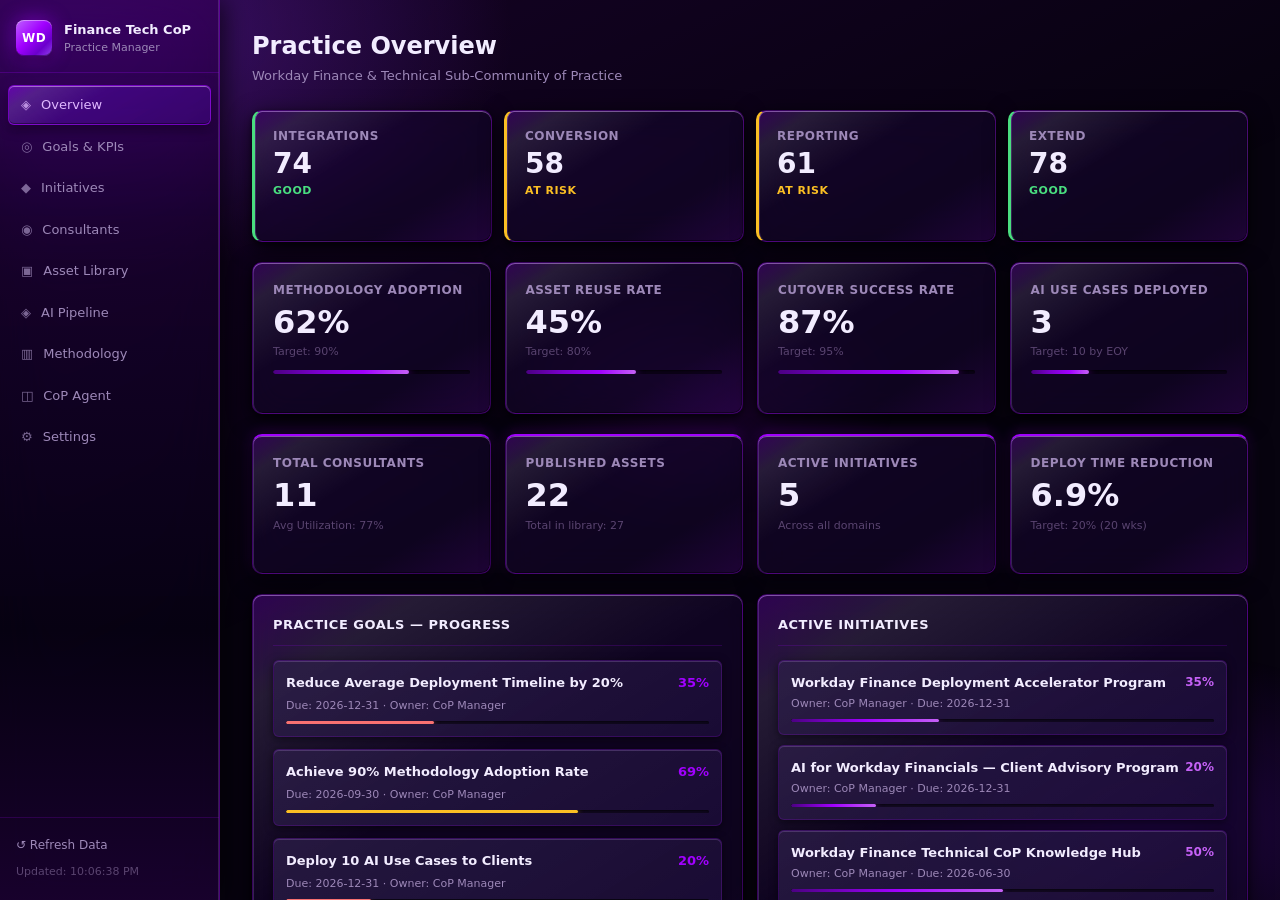
==== dashboard/index.html @ 8002f52e "Add Settings page with API key management - New /api/config GET + POST endpoints store keys in data/" ====
<!DOCTYPE html>
<html lang="en">
<head>
  <meta charset="UTF-8" />
  <meta name="viewport" content="width=device-width, initial-scale=1.0" />
  <title>Workday Finance Tech CoP Manager</title>
  <link rel="stylesheet" href="styles.css?v=6" />
</head>
<body>

<!-- ── SIDEBAR ─────────────────────────────────────────────── -->
<aside class="sidebar">
  <div class="sidebar-brand">
    <div class="brand-icon">WD</div>
    <div class="brand-text">
      <div class="brand-title">Finance Tech CoP</div>
      <div class="brand-sub">Practice Manager</div>
    </div>
  </div>

  <nav class="sidebar-nav">
    <a class="nav-item active" data-view="overview" onclick="switchView('overview')">
      <span class="nav-icon">◈</span> Overview
    </a>
    <a class="nav-item" data-view="goals" onclick="switchView('goals')">
      <span class="nav-icon">◎</span> Goals & KPIs
    </a>
    <a class="nav-item" data-view="initiatives" onclick="switchView('initiatives')">
      <span class="nav-icon">◆</span> Initiatives
    </a>
    <a class="nav-item" data-view="consultants" onclick="switchView('consultants')">
      <span class="nav-icon">◉</span> Consultants
    </a>
    <a class="nav-item" data-view="assets" onclick="switchView('assets')">
      <span class="nav-icon">▣</span> Asset Library
    </a>
    <a class="nav-item" data-view="ai" onclick="switchView('ai')">
      <span class="nav-icon">◈</span> AI Pipeline
    </a>
    <a class="nav-item" data-view="methodology" onclick="switchView('methodology')">
      <span class="nav-icon">▥</span> Methodology
    </a>
    <a class="nav-item" data-view="agent" onclick="switchView('agent')">
      <span class="nav-icon">◫</span> CoP Agent
    </a>
    <a class="nav-item" data-view="settings" onclick="switchView('settings')">
      <span class="nav-icon">⚙</span> Settings
    </a>
  </nav>

  <div class="sidebar-footer">
    <div class="refresh-btn" onclick="loadAllData()">↺ Refresh Data</div>
    <div class="last-updated" id="lastUpdated">Loading...</div>
  </div>
</aside>

<!-- ── MAIN CONTENT ────────────────────────────────────────── -->
<main class="main">

  <!-- OVERVIEW VIEW -->
  <div id="view-overview" class="view active">
    <div class="view-header">
      <h1>Practice Overview</h1>
      <div class="view-sub">Workday Finance & Technical Sub-Community of Practice</div>
    </div>

    <!-- Health band -->
    <div class="health-band" id="healthBand">
      <div class="health-item tile-link" id="health-integrations" onclick="switchView('goals');switchGoalTab('integrations')" title="View Integrations goals">
        <div class="health-label">Integrations</div>
        <div class="health-score" id="score-integrations">—</div>
        <div class="health-status" id="status-integrations">—</div>
        <div class="score-breakdown" id="breakdown-integrations"></div>
        <div class="tile-link-hint">View goals →</div>
      </div>
      <div class="health-item tile-link" id="health-conversion" onclick="switchView('goals');switchGoalTab('conversion')" title="View Conversion goals">
        <div class="health-label">Conversion</div>
        <div class="health-score" id="score-conversion">—</div>
        <div class="health-status" id="status-conversion">—</div>
        <div class="score-breakdown" id="breakdown-conversion"></div>
        <div class="tile-link-hint">View goals →</div>
      </div>
      <div class="health-item tile-link" id="health-reporting" onclick="switchView('goals');switchGoalTab('reporting')" title="View Reporting goals">
        <div class="health-label">Reporting</div>
        <div class="health-score" id="score-reporting">—</div>
        <div class="health-status" id="status-reporting">—</div>
        <div class="score-breakdown" id="breakdown-reporting"></div>
        <div class="tile-link-hint">View goals →</div>
      </div>
      <div class="health-item tile-link" id="health-extend" onclick="switchView('goals');switchGoalTab('extend')" title="View Extend goals">
        <div class="health-label">Extend</div>
        <div class="health-score" id="score-extend">—</div>
        <div class="health-status" id="status-extend">—</div>
        <div class="score-breakdown" id="breakdown-extend"></div>
        <div class="tile-link-hint">View goals →</div>
      </div>
    </div>

    <!-- KPI cards row 1 -->
    <div class="card-grid cols-4">
      <div class="kpi-card tile-link" onclick="switchView('methodology')" title="View Methodology">
        <div class="kpi-label">Methodology Adoption</div>
        <div class="kpi-value" id="kpi-methodology">—</div>
        <div class="kpi-target">Target: 90%</div>
        <div class="kpi-bar"><div class="kpi-fill" id="bar-methodology"></div></div>
        <div class="tile-link-hint">View methodology →</div>
      </div>
      <div class="kpi-card tile-link" onclick="switchView('assets')" title="View Asset Library">
        <div class="kpi-label">Asset Reuse Rate</div>
        <div class="kpi-value" id="kpi-reuse">—</div>
        <div class="kpi-target">Target: 80%</div>
        <div class="kpi-bar"><div class="kpi-fill" id="bar-reuse"></div></div>
        <div class="tile-link-hint">View assets →</div>
      </div>
      <div class="kpi-card tile-link" onclick="switchView('goals');switchGoalTab('practice')" title="View Goals & KPIs">
        <div class="kpi-label">Cutover Success Rate</div>
        <div class="kpi-value" id="kpi-cutover">—</div>
        <div class="kpi-target">Target: 95%</div>
        <div class="kpi-bar"><div class="kpi-fill" id="bar-cutover"></div></div>
        <div class="tile-link-hint">View goals →</div>
      </div>
      <div class="kpi-card tile-link" onclick="switchView('ai')" title="View AI Pipeline">
        <div class="kpi-label">AI Use Cases Deployed</div>
        <div class="kpi-value" id="kpi-ai">—</div>
        <div class="kpi-target">Target: 10 by EOY</div>
        <div class="kpi-bar"><div class="kpi-fill" id="bar-ai"></div></div>
        <div class="tile-link-hint">View AI pipeline →</div>
      </div>
    </div>

    <!-- KPI cards row 2 -->
    <div class="card-grid cols-4">
      <div class="kpi-card accent-blue tile-link" onclick="switchView('consultants')" title="View Consultant Roster">
        <div class="kpi-label">Total Consultants</div>
        <div class="kpi-value" id="kpi-headcount">—</div>
        <div class="kpi-target">Avg Utilization: <span id="kpi-util">—</span></div>
        <div class="tile-link-hint">View roster →</div>
      </div>
      <div class="kpi-card accent-blue tile-link" onclick="switchView('assets')" title="View Asset Library">
        <div class="kpi-label">Published Assets</div>
        <div class="kpi-value" id="kpi-assets">—</div>
        <div class="kpi-target">Total in library: <span id="kpi-assets-total">—</span></div>
        <div class="tile-link-hint">View assets →</div>
      </div>
      <div class="kpi-card accent-blue tile-link" onclick="switchView('initiatives')" title="View Initiatives">
        <div class="kpi-label">Active Initiatives</div>
        <div class="kpi-value" id="kpi-initiatives">—</div>
        <div class="kpi-target">Across all domains</div>
        <div class="tile-link-hint">View initiatives →</div>
      </div>
      <div class="kpi-card accent-blue tile-link" onclick="switchView('goals');switchGoalTab('practice')" title="View Goals & KPIs">
        <div class="kpi-label">Deploy Time Reduction</div>
        <div class="kpi-value" id="kpi-deploy">—</div>
        <div class="kpi-target">Target: 20% (20 wks)</div>
        <div class="tile-link-hint">View goals →</div>
      </div>
    </div>

    <!-- Bottom split -->
    <div class="card-grid cols-2">
      <div class="panel tile-link" onclick="switchView('goals');switchGoalTab('practice')" title="View all goals">
        <div class="panel-header">Practice Goals — Progress <span class="panel-link-hint">View all →</span></div>
        <div id="overviewGoalsList" class="goal-list"></div>
      </div>
      <div class="panel tile-link" onclick="switchView('initiatives')" title="View all initiatives">
        <div class="panel-header">Active Initiatives <span class="panel-link-hint">View all →</span></div>
        <div id="overviewInitList" class="initiative-list"></div>
      </div>
    </div>
  </div>

  <!-- GOALS VIEW -->
  <div id="view-goals" class="view">
    <div class="view-header" style="display:flex;align-items:center;justify-content:space-between;flex-wrap:wrap;gap:10px">
      <div>
        <h1>Goals &amp; KPIs</h1>
        <div class="view-sub">Practice-wide and sub-agent measurable goals</div>
      </div>
      <button class="pm-trigger-btn" onclick="openGoalManager()">⊕ Manage Goals &amp; KPIs</button>
    </div>
    <div class="tab-row">
      <button class="tab-btn active" onclick="switchGoalTab('practice')">Practice Goals</button>
      <button class="tab-btn" onclick="switchGoalTab('integrations')">Integrations</button>
      <button class="tab-btn" onclick="switchGoalTab('conversion')">Conversion</button>
      <button class="tab-btn" onclick="switchGoalTab('reporting')">Reporting</button>
      <button class="tab-btn" onclick="switchGoalTab('extend')">Extend</button>
    </div>
    <div id="goalContent"></div>
  </div>

  <!-- INITIATIVES VIEW -->
  <div id="view-initiatives" class="view">
    <div class="view-header" style="display:flex;align-items:center;justify-content:space-between;flex-wrap:wrap;gap:10px">
      <div>
        <h1>Practice Initiatives</h1>
        <div class="view-sub">Firm-wide programs driving deployment excellence and AI innovation</div>
      </div>
      <button class="pm-trigger-btn" onclick="openInitiativeManager()">⊕ Manage Initiatives</button>
    </div>
    <div class="filter-row">
      <button class="filter-btn active" onclick="filterInitiatives('all')">All</button>
      <button class="filter-btn" onclick="filterInitiatives('active')">Active</button>
      <button class="filter-btn" onclick="filterInitiatives('planning')">Planning</button>
      <button class="filter-btn" onclick="filterInitiatives('complete')">Complete</button>
    </div>
    <div id="initiativeCards" class="initiative-cards"></div>
  </div>

  <!-- CONSULTANTS VIEW -->
  <div id="view-consultants" class="view">
    <div class="view-header" style="display:flex;align-items:center;justify-content:space-between;flex-wrap:wrap;gap:10px">
      <div>
        <h1>Consultant Roster</h1>
        <div class="view-sub">Team by focus area — utilization, certifications, active projects</div>
      </div>
      <button class="pm-trigger-btn" onclick="openConsultantManager()">◉ Manage Consultants</button>
    </div>
    <div class="tab-row">
      <button class="tab-btn active" onclick="switchConsultantTab('all')">All</button>
      <button class="tab-btn" onclick="switchConsultantTab('integrations')">Integrations</button>
      <button class="tab-btn" onclick="switchConsultantTab('conversion')">Conversion</button>
      <button class="tab-btn" onclick="switchConsultantTab('reporting')">Reporting</button>
      <button class="tab-btn" onclick="switchConsultantTab('extend')">Extend</button>
    </div>
    <div id="consultantGrid" class="consultant-grid"></div>
  </div>

  <!-- ASSETS VIEW -->
  <div id="view-assets" class="view">
    <div class="view-header" style="display:flex;align-items:center;justify-content:space-between;flex-wrap:wrap;gap:10px">
      <div>
        <h1>Asset Library</h1>
        <div class="view-sub">CoP-approved templates, tools, and reusable components</div>
      </div>
      <button class="pm-trigger-btn" onclick="openAssetManager()">▣ Manage Assets</button>
    </div>
    <div class="filter-row" style="margin-bottom:4px">
      <button class="filter-btn active" onclick="filterAssets('all','all')">All</button>
      <button class="filter-btn" onclick="filterAssets('integrations','all')">Integrations</button>
      <button class="filter-btn" onclick="filterAssets('conversion','all')">Conversion</button>
      <button class="filter-btn" onclick="filterAssets('reporting','all')">Reporting</button>
      <button class="filter-btn" onclick="filterAssets('extend','all')">Extend</button>
    </div>
    <div class="filter-row" id="assetStatusRow">
      <button class="filter-btn active" onclick="filterAssets(null,'all')" id="asf-all">All Statuses</button>
      <button class="filter-btn" onclick="filterAssets(null,'published')" id="asf-pub">Published</button>
      <button class="filter-btn" onclick="filterAssets(null,'in_progress')" id="asf-inprog">In Progress</button>
      <button class="filter-btn" onclick="filterAssets(null,'draft')" id="asf-draft">Draft</button>
    </div>
    <div id="assetGrid" class="asset-grid"></div>
  </div>

  <!-- AI PIPELINE VIEW -->
  <div id="view-ai" class="view">
    <div class="view-header" style="display:flex;align-items:flex-start;justify-content:space-between;flex-wrap:wrap;gap:12px">
      <div>
        <h1>AI Use Case Pipeline</h1>
        <div class="view-sub">AI innovations for Workday Financials — internal tools and client deployments</div>
      </div>
      <button class="pm-trigger-btn" onclick="openPipelineManager()">⚙ Manage Solutions</button>
    </div>
    <div class="ai-pipeline-summary" id="aiPipelineSummary"></div>
    <div class="ai-kanban" id="aiKanban"></div>
  </div>

  <!-- METHODOLOGY VIEW -->
  <div id="view-methodology" class="view">
    <div class="view-header">
      <h1>Deployment Methodology</h1>
      <div class="view-sub">Standard 5-phase Workday Finance deployment framework</div>
    </div>
    <div class="methodology-phases" id="methodologyPhases"></div>
  </div>

  <!-- AGENT VIEW -->
  <div id="view-agent" class="view">
    <div class="view-header">
      <h1>CoP Agent Console</h1>
      <div class="view-sub">Interact with the main CoP Manager agent or any sub-agent directly</div>
    </div>
    <div class="agent-console">
      <div class="agent-select-row">
        <label>Agent:</label>
        <select id="agentSelector">
          <option value="auto">Auto-route (Recommended)</option>
          <option value="main">CoP Manager (Main)</option>
          <option value="integrations">Integrations Sub-agent</option>
          <option value="conversion">Conversion Sub-agent</option>
          <option value="reporting">Reporting Sub-agent</option>
          <option value="extend">Extend Sub-agent</option>
        </select>
        <div class="agent-status" id="agentStatus">Ready</div>
      </div>
      <div class="chat-window" id="chatWindow">
        <div class="chat-message system">
          <strong>CoP Manager Agent</strong> — Ask me anything about the practice, deployment methodology, Workday financials, integration design, conversion planning, report design, or AI use cases. I'll route your question to the right expert.
        </div>
      </div>
      <div class="chat-input-row">
        <textarea id="chatInput" placeholder="Ask the CoP agent..." rows="2" onkeydown="handleChatKey(event)"></textarea>
        <button class="send-btn" onclick="sendAgentQuery()">Send</button>
      </div>
      <div class="quick-prompts">
        <div class="quick-prompt-label">Quick prompts:</div>
        <button class="qp-btn" onclick="quickPrompt('Give me a full practice health report')">Practice health report</button>
        <button class="qp-btn" onclick="quickPrompt('What are our top risks across all sub-agents?')">Top risks</button>
        <button class="qp-btn" onclick="quickPrompt('Design a Studio integration for GL journal entry outbound to a data warehouse')">Design a GL integration</button>
        <button class="qp-btn" onclick="quickPrompt('What conversion objects still need iLoad templates?')">Conversion template gaps</button>
        <button class="qp-btn" onclick="quickPrompt('Recommend an AI use case for accounts payable that we could build with Workday Extend')">AI use case idea</button>
        <button class="qp-btn" onclick="quickPrompt('Assess the Conversion sub-agent status and recommend priority actions')">Conversion status</button>
      </div>
    </div>
  </div>

  <!-- SETTINGS VIEW -->
  <div id="view-settings" class="view">
    <div class="view-header">
      <h1>Settings</h1>
      <div class="view-sub">Configure API connections for AI-powered features</div>
    </div>

    <div style="max-width:680px">

      <!-- API Keys section -->
      <div class="panel" style="margin-bottom:20px">
        <div style="font-size:11px;font-weight:700;letter-spacing:.08em;text-transform:uppercase;color:var(--text-muted);margin-bottom:18px">API Connections</div>

        <!-- Anthropic -->
        <div class="settings-api-card" id="cardAnthropic">
          <div style="display:flex;align-items:flex-start;justify-content:space-between;gap:16px;margin-bottom:14px">
            <div>
              <div style="font-weight:600;font-size:15px;margin-bottom:4px">Anthropic (Claude AI)</div>
              <div style="font-size:12px;color:var(--text-muted)">Powers the CoP Agent, natural-language queries, and AI Pipeline solutions</div>
            </div>
            <div id="statusAnthropic" style="white-space:nowrap;font-size:12px;padding:4px 10px;border-radius:20px;background:var(--bg-card);border:1px solid var(--border)">Checking…</div>
          </div>
          <div style="display:flex;gap:8px;align-items:center">
            <div style="position:relative;flex:1">
              <input id="inputAnthropicKey" type="password" placeholder="sk-ant-api03-…"
                style="width:100%;padding:9px 70px 9px 12px;border-radius:8px;border:1px solid var(--border);background:var(--bg-card);color:var(--text);font-size:13px;font-family:monospace;box-sizing:border-box"
                autocomplete="off" onkeydown="if(event.key==='Enter')saveApiKey('anthropic')" />
              <button onclick="toggleKeyVis('inputAnthropicKey',this)"
                style="position:absolute;right:8px;top:50%;transform:translateY(-50%);background:none;border:none;color:var(--text-muted);font-size:12px;cursor:pointer;padding:2px 6px">Show</button>
            </div>
            <button onclick="saveApiKey('anthropic')"
              style="padding:9px 20px;border-radius:8px;background:var(--accent);color:#fff;border:none;font-size:13px;font-weight:600;cursor:pointer;white-space:nowrap">
              Save Key
            </button>
            <button onclick="clearApiKey('anthropic')"
              style="padding:9px 14px;border-radius:8px;background:none;color:var(--text-muted);border:1px solid var(--border);font-size:13px;cursor:pointer">
              Clear
            </button>
          </div>
          <div style="font-size:11px;color:var(--text-muted);margin-top:8px">
            Get your key at <a href="https://console.anthropic.com/settings/keys" target="_blank" style="color:var(--accent)">console.anthropic.com</a> — keys start with <code style="font-size:11px">sk-ant-</code>
          </div>
        </div>

        <div style="border-top:1px solid var(--border);margin:18px 0"></div>

        <!-- Render (placeholder) -->
        <div style="opacity:0.45;pointer-events:none">
          <div style="display:flex;align-items:flex-start;justify-content:space-between;gap:16px">
            <div>
              <div style="font-weight:600;font-size:15px;margin-bottom:4px">Render Deployment API</div>
              <div style="font-size:12px;color:var(--text-muted)">Enables one-click redeployment from the dashboard</div>
            </div>
            <div style="white-space:nowrap;font-size:12px;padding:4px 10px;border-radius:20px;background:var(--bg-card);border:1px solid var(--border)">Coming soon</div>
          </div>
        </div>
      </div>

      <!-- About section -->
      <div class="panel">
        <div style="font-size:11px;font-weight:700;letter-spacing:.08em;text-transform:uppercase;color:var(--text-muted);margin-bottom:14px">About</div>
        <div style="display:grid;grid-template-columns:1fr 1fr;gap:10px;font-size:13px">
          <div><span style="color:var(--text-muted)">Application</span><br><strong>Workday Finance Tech CoP Manager</strong></div>
          <div><span style="color:var(--text-muted)">Version</span><br><strong>2.0.0</strong></div>
          <div><span style="color:var(--text-muted)">Hosted on</span><br><strong>Render.com</strong></div>
          <div><span style="color:var(--text-muted)">GitHub</span><br><a href="https://github.com/s-jnelson/workday-cop-manager" target="_blank" style="color:var(--accent)">s-jnelson/workday-cop-manager</a></div>
        </div>
      </div>

    </div>
  </div>


</main>

<!-- ── Consultant Manager Modal ──────────────────────────────────────── -->
<div id="consultantManager" class="pm-overlay" onclick="if(event.target===this)closeConsultantManager()">
  <div class="pm-drawer">
    <div class="pm-drawer-header">
      <div>
        <div class="pm-drawer-title">◉ Consultant Manager</div>
        <div class="pm-drawer-sub">Add, edit, and manage the practice consultant roster</div>
      </div>
      <button class="pm-close-btn" onclick="closeConsultantManager()">✕</button>
    </div>
    <div class="pm-drawer-body">
      <div class="pm-list-panel">
        <button class="pm-add-new-btn" onclick="cmOpenAdd()">＋ Add Consultant</button>
        <div id="cmConsultantList" class="pm-solution-list"></div>
      </div>
      <div class="pm-form-panel" id="cmFormPanel">
        <div class="pm-form-empty">
          <div style="font-size:32px;margin-bottom:12px;opacity:0.3">◉</div>
          <div style="color:var(--text-muted);font-size:13px">Select a consultant to edit, or click <strong>Add Consultant</strong></div>
        </div>
      </div>
    </div>
  </div>
</div>

<!-- ── Asset Manager Modal ───────────────────────────────────────────── -->
<div id="assetManager" class="pm-overlay" onclick="if(event.target===this)closeAssetManager()">
  <div class="pm-drawer">
    <div class="pm-drawer-header">
      <div>
        <div class="pm-drawer-title">▣ Asset Manager</div>
        <div class="pm-drawer-sub">Add, edit, and manage the CoP Asset Library</div>
      </div>
      <button class="pm-close-btn" onclick="closeAssetManager()">✕</button>
    </div>
    <div class="pm-drawer-body">
      <div class="pm-list-panel">
        <button class="pm-add-new-btn" onclick="amOpenAdd()">＋ Add Asset</button>
        <div id="amAssetList" class="pm-solution-list"></div>
      </div>
      <div class="pm-form-panel" id="amFormPanel">
        <div class="pm-form-empty">
          <div style="font-size:32px;margin-bottom:12px;opacity:0.3">▣</div>
          <div style="color:var(--text-muted);font-size:13px">Select an asset to edit, or click <strong>Add Asset</strong></div>
        </div>
      </div>
    </div>
  </div>
</div>

<!-- ── Initiative Manager Modal ─────────────────────────────────────── -->
<div id="initiativeManager" class="pm-overlay" onclick="if(event.target===this)closeInitiativeManager()">
  <div class="pm-drawer">
    <div class="pm-drawer-header">
      <div>
        <div class="pm-drawer-title">◆ Initiative Manager</div>
        <div class="pm-drawer-sub">Add, edit, assign owners, and track all practice initiatives</div>
      </div>
      <button class="pm-close-btn" onclick="closeInitiativeManager()">✕</button>
    </div>
    <div class="pm-drawer-body">
      <div class="pm-list-panel">
        <button class="pm-add-new-btn" onclick="imOpenAdd()">＋ Add New Initiative</button>
        <div id="imInitiativeList" class="pm-solution-list"></div>
      </div>
      <div class="pm-form-panel" id="imFormPanel">
        <div class="pm-form-empty">
          <div style="font-size:32px;margin-bottom:12px;opacity:0.3">◆</div>
          <div style="color:var(--text-muted);font-size:13px">Select an initiative to edit, or click <strong>Add New Initiative</strong></div>
        </div>
      </div>
    </div>
  </div>
</div>

<!-- ── Goal Manager Modal ────────────────────────────────────────── -->
<div id="goalManager" class="pm-overlay" onclick="if(event.target===this)closeGoalManager()">
  <div class="pm-drawer">
    <div class="pm-drawer-header">
      <div>
        <div class="pm-drawer-title">◎ Goals &amp; KPIs Manager</div>
        <div class="pm-drawer-sub">Add, edit, or remove goals and KPIs across all practice areas</div>
      </div>
      <button class="pm-close-btn" onclick="closeGoalManager()">✕</button>
    </div>
    <div class="gm-tab-row">
      <button class="gm-tab-btn active" data-tab="practice"     onclick="gmSwitchTab('practice')">Practice</button>
      <button class="gm-tab-btn"        data-tab="integrations" onclick="gmSwitchTab('integrations')">Integrations</button>
      <button class="gm-tab-btn"        data-tab="conversion"   onclick="gmSwitchTab('conversion')">Conversion</button>
      <button class="gm-tab-btn"        data-tab="reporting"    onclick="gmSwitchTab('reporting')">Reporting</button>
      <button class="gm-tab-btn"        data-tab="extend"       onclick="gmSwitchTab('extend')">Extend</button>
    </div>
    <div class="pm-drawer-body">
      <div class="pm-list-panel">
        <button class="pm-add-new-btn" onclick="gmOpenAdd()">＋ Add New Goal</button>
        <div id="gmGoalList" class="pm-solution-list"></div>
      </div>
      <div class="pm-form-panel" id="gmFormPanel">
        <div class="pm-form-empty">
          <div style="font-size:32px;margin-bottom:12px;opacity:0.3">◎</div>
          <div style="color:var(--text-muted);font-size:13px">Select a goal to edit, or click <strong>Add New Goal</strong></div>
        </div>
      </div>
    </div>
  </div>
</div>

<!-- ── AI Pipeline Manager Modal ───────────────────────────────────── -->
<div id="pipelineManager" class="pm-overlay" onclick="if(event.target===this)closePipelineManager()">
  <div class="pm-drawer">
    <div class="pm-drawer-header">
      <div>
        <div class="pm-drawer-title">⚙ AI Pipeline Manager</div>
        <div class="pm-drawer-sub">Add, edit, or remove AI solutions from the pipeline</div>
      </div>
      <button class="pm-close-btn" onclick="closePipelineManager()">✕</button>
    </div>
    <div class="pm-drawer-body">
      <div class="pm-list-panel">
        <button class="pm-add-new-btn" onclick="pmOpenAdd()">＋ Add New Solution</button>
        <input type="text" class="pm-search-input" id="pmSearch" placeholder="Search solutions…" oninput="pmFilterList(this.value)">
        <div id="pmSolutionList" class="pm-solution-list"></div>
      </div>
      <div class="pm-form-panel" id="pmFormPanel">
        <div class="pm-form-empty">
          <div style="font-size:32px;margin-bottom:12px;opacity:0.3">⊙</div>
          <div style="color:var(--text-muted);font-size:13px">Select a solution to edit, or click <strong>Add New Solution</strong></div>
        </div>
      </div>
    </div>
  </div>
</div>

<script src="app.js?v=8"></script>
</body>
</html>
---- dashboard/styles.css ----
/* ─── Reset & Variables ───────────────────────────────────────────────────── */
*, *::before, *::after { box-sizing: border-box; margin: 0; padding: 0; }

:root {
  /* ── Backgrounds (liquid metal glass — semi-transparent + blur) ── */
  --bg:           #07030f;
  --bg-panel:     rgba(14, 5, 30, 0.76);
  --bg-card:      rgba(20, 7, 41, 0.68);
  --bg-hover:     rgba(31, 14, 62, 0.72);
  --border:       rgba(161, 0, 255, 0.28);
  --border-light: rgba(210, 165, 255, 0.45);

  /* ── Text ── */
  --text:       #f2ecff;
  --text-muted: #9d88b8;
  --text-dim:   #5a4470;

  /* ── Primary: Accenture Purple ── */
  --blue:     #A100FF;
  --blue-dim: rgba(161, 0, 255, 0.15);

  /* ── Secondary: Soft Violet ── */
  --teal:     #C561F6;
  --teal-dim: rgba(197, 97, 246, 0.15);

  /* ── Semantic status ── */
  --green:       #4ade80;
  --green-dim:   rgba(74, 222, 128, 0.12);
  --amber:       #fbbf24;
  --amber-dim:   rgba(251, 191, 36, 0.12);
  --red:         #f87171;
  --red-dim:     rgba(248, 113, 113, 0.12);
  --purple:      #e879f9;
  --purple-dim:  rgba(232, 121, 249, 0.12);

  /* ── Liquid metal 3D shadow system ──────────────────────────────────────
     --metal-shine  : inset bevel (bright top/left edge, dark bottom/right)
     --metal-drop   : outer drop shadow (card sitting on surface)
     --metal-hover  : lifted state — bigger shadow + brighter specular
  ─────────────────────────────────────────────────────────────────────── */
  --metal-shine:
    inset 0  1px 0 rgba(215,165,255,0.48),
    inset 1px 0  0 rgba(190,140,255,0.22),
    inset 0 -1px 0 rgba(0,0,0,0.42),
    inset -1px 0 0 rgba(0,0,0,0.25);
  --metal-drop:
    0 6px 22px rgba(0,0,0,0.72),
    0 2px 5px  rgba(0,0,0,0.55);
  --metal-hover:
    0 12px 34px rgba(0,0,0,0.72),
    0  4px 12px rgba(161,0,255,0.28),
    inset 0  1px 0 rgba(230,190,255,0.62),
    inset 1px 0  0 rgba(205,160,255,0.34),
    inset 0 -1px 0 rgba(0,0,0,0.42),
    inset -1px 0 0 rgba(0,0,0,0.25);

  /* ── Metallic surface gradient (applied as background-image over bg-color) ──
     Diagonal sheen: bright top-left corner fading to dark body.
     Simulates directional light hitting polished anodised metal.
  ─────────────────────────────────────────────────────────────────────── */
  --metal-grad: linear-gradient(
    148deg,
    rgba(161,0,255,0.22)  0%,
    rgba(255,255,255,0.09) 13%,
    rgba(255,255,255,0.00) 38%,
    rgba(0,0,0,0.08)       72%,
    rgba(161,0,255,0.10)  100%
  );

  --sidebar-w: 220px;
  --radius:    10px;
  --radius-sm: 6px;

  --font:      -apple-system, BlinkMacSystemFont, 'Segoe UI', system-ui, sans-serif;
  --font-mono: 'JetBrains Mono', 'Fira Code', monospace;
}

html, body {
  height: 100%; background: var(--bg); color: var(--text);
  font-family: var(--font); font-size: 14px; line-height: 1.5; overflow: hidden;
}

/* Directional studio lighting on the metal surface — keeps it dimensional */
body::before {
  content: ''; position: fixed; inset: 0;
  background:
    radial-gradient(ellipse 65% 50% at  5%  4%, rgba(140,40,240,0.42) 0%, transparent 54%),
    radial-gradient(ellipse 45% 38% at 90% 92%, rgba(90,10,180,0.32) 0%, transparent 52%),
    radial-gradient(ellipse 30% 25% at 55% 45%, rgba(161,0,255,0.14) 0%, transparent 50%),
    linear-gradient(155deg, rgba(161,0,255,0.10) 0%, transparent 50%);
  pointer-events: none; z-index: 0;
}

/* ─── Layout ─────────────────────────────────────────────────────────────── */
.sidebar {
  position: fixed; left: 0; top: 0; bottom: 0; width: var(--sidebar-w);
  background-color: rgba(8, 2, 20, 0.78);
  background-image: linear-gradient(
    180deg,
    rgba(161,0,255,0.22) 0%,
    rgba(161,0,255,0.08) 25%,
    rgba(0,0,0,0.10)     70%,
    rgba(161,0,255,0.11) 100%
  );
  backdrop-filter: blur(28px) saturate(180%);
  -webkit-backdrop-filter: blur(28px) saturate(180%);
  border-right: 1px solid rgba(161,0,255,0.38);
  box-shadow:
    4px 0 24px rgba(0,0,0,0.7),
    inset -1px 0 0 rgba(210,165,255,0.18);
  display: flex; flex-direction: column; z-index: 100;
}

.main {
  margin-left: var(--sidebar-w); height: 100vh;
  overflow-y: auto; padding: 28px 32px;
  background: transparent; position: relative; z-index: 1;
}

/* ─── Sidebar ─────────────────────────────────────────────────────────────── */
.sidebar-brand {
  display: flex; align-items: center; gap: 12px;
  padding: 20px 16px 16px;
  border-bottom: 1px solid rgba(161,0,255,0.24);
}
.brand-icon {
  width: 36px; height: 36px; border-radius: 8px;
  background-image: linear-gradient(135deg, #bf60ff, #A100FF 45%, #6B00CC 75%, #9040ee);
  box-shadow: 0 0 18px rgba(161,0,255,0.65), 0 3px 10px rgba(0,0,0,0.8),
              inset 0 1px 0 rgba(255,255,255,0.42), inset 0 -1px 0 rgba(0,0,0,0.4);
  display: flex; align-items: center; justify-content: center;
  font-weight: 800; font-size: 12px; color: #fff; letter-spacing: 0.5px; flex-shrink: 0;
}
.brand-title { font-weight: 700; font-size: 13px; color: var(--text); }
.brand-sub   { font-size: 11px; color: var(--text-muted); }

.sidebar-nav { flex: 1; padding: 12px 8px; display: flex; flex-direction: column; gap: 2px; }

.nav-item {
  display: flex; align-items: center; gap: 10px;
  padding: 9px 12px; border-radius: var(--radius-sm);
  color: var(--text-muted); font-size: 13px; font-weight: 500;
  cursor: pointer; transition: all 0.14s; text-decoration: none;
  user-select: none; border: 1px solid transparent;
}
.nav-item:hover {
  background-color: var(--bg-hover);
  background-image: var(--metal-grad);
  border-color: rgba(161,0,255,0.28);
  color: var(--text);
  box-shadow: 0 3px 10px rgba(0,0,0,0.55), var(--metal-shine);
}
.nav-item.active {
  background-color: rgba(80, 10, 160, 0.55);
  background-image: linear-gradient(148deg, rgba(161,0,255,0.35) 0%, rgba(255,255,255,0.10) 14%, rgba(255,255,255,0.00) 40%, rgba(0,0,0,0.12) 100%);
  border-color: rgba(161,0,255,0.55);
  color: #e0b8ff;
  box-shadow: 0 3px 12px rgba(0,0,0,0.6), 0 0 10px rgba(161,0,255,0.20),
              inset 0 1px 0 rgba(230,185,255,0.52), inset 0 -1px 0 rgba(0,0,0,0.40);
}
.nav-icon { font-size: 13px; opacity: 0.75; }

.sidebar-footer {
  padding: 12px 16px 20px;
  border-top: 1px solid rgba(161,0,255,0.18);
}
.refresh-btn { font-size: 12px; color: var(--text-muted); cursor: pointer; padding: 6px 0; transition: color 0.15s; }
.refresh-btn:hover { color: var(--blue); }
.last-updated { font-size: 11px; color: var(--text-dim); margin-top: 4px; }

/* ─── View / header ──────────────────────────────────────────────────────── */
.view { display: none; animation: fadeIn 0.2s ease; }
.view.active { display: block; }
@keyframes fadeIn { from { opacity: 0; transform: translateY(6px); } to { opacity: 1; transform: translateY(0); } }

.view-header { margin-bottom: 24px; }
.view-header h1 { font-size: 24px; font-weight: 700; color: var(--text); }
.view-sub { font-size: 13px; color: var(--text-muted); margin-top: 2px; }

/* ─── Health Band ─────────────────────────────────────────────────────────── */
.health-band { display: grid; grid-template-columns: repeat(4, 1fr); gap: 12px; margin-bottom: 20px; }
.health-item {
  background-color: var(--bg-card);
  background-image: var(--metal-grad);
  backdrop-filter: blur(20px) saturate(160%);
  -webkit-backdrop-filter: blur(20px) saturate(160%);
  border: 1px solid var(--border);
  border-radius: var(--radius); padding: 16px 18px;
  display: flex; flex-direction: column; gap: 4px;
  box-shadow: var(--metal-drop), var(--metal-shine);
  transition: box-shadow 0.18s, border-color 0.18s;
}
.health-item:hover { box-shadow: var(--metal-hover); border-color: rgba(161,0,255,0.50); }
.health-item.good    { border-left: 3px solid var(--green); }
.health-item.at_risk { border-left: 3px solid var(--amber); }
.health-item.critical{ border-left: 3px solid var(--red);   }
.health-label  { font-size: 12px; color: var(--text-muted); font-weight: 600; text-transform: uppercase; letter-spacing: 0.5px; }
.health-score  { font-size: 28px; font-weight: 800; color: var(--text); line-height: 1.1; }
.health-status { font-size: 11px; font-weight: 600; text-transform: uppercase; letter-spacing: 0.5px; }
.health-item.good     .health-status { color: var(--green); }
.health-item.at_risk  .health-status { color: var(--amber); }
.health-item.critical .health-status { color: var(--red); }
.score-breakdown {
  margin-top: 7px;
  padding-top: 6px;
  border-top: 1px solid rgba(255,255,255,0.07);
  display: grid;
  grid-template-columns: 1fr 1fr;
  gap: 2px 6px;
  font-size: 9px;
  color: var(--text-muted);
  line-height: 1.5;
}
.score-breakdown:empty { display: none; }
.score-breakdown .bd-pos { color: var(--green); font-weight: 600; }
.score-breakdown .bd-neg { color: var(--red);   font-weight: 600; }
.score-breakdown .bd-row { display: flex; justify-content: space-between; gap: 4px; }

/* ─── Card Grid ──────────────────────────────────────────────────────────── */
.card-grid { display: grid; gap: 14px; margin-bottom: 20px; }
.card-grid.cols-4 { grid-template-columns: repeat(4, 1fr); }
.card-grid.cols-3 { grid-template-columns: repeat(3, 1fr); }
.card-grid.cols-2 { grid-template-columns: repeat(2, 1fr); }

/* ─── KPI Cards ──────────────────────────────────────────────────────────── */
.kpi-card {
  background-color: var(--bg-card);
  background-image: var(--metal-grad);
  backdrop-filter: blur(20px) saturate(160%);
  -webkit-backdrop-filter: blur(20px) saturate(160%);
  border: 1px solid var(--border);
  border-radius: var(--radius); padding: 18px 20px;
  box-shadow: var(--metal-drop), var(--metal-shine);
  transition: box-shadow 0.18s, border-color 0.18s;
}
.kpi-card:hover { box-shadow: var(--metal-hover); border-color: rgba(161,0,255,0.50); }
.kpi-card.accent-blue {
  border-top: 2px solid #A100FF;
  box-shadow: var(--metal-drop), var(--metal-shine), 0 -2px 14px rgba(161,0,255,0.22);
}
.kpi-label  { font-size: 12px; color: var(--text-muted); font-weight: 600; text-transform: uppercase; letter-spacing: 0.5px; margin-bottom: 6px; }
.kpi-value  { font-size: 32px; font-weight: 800; color: var(--text); line-height: 1.1; }
.kpi-target { font-size: 11px; color: var(--text-dim); margin-top: 4px; }
.kpi-bar    { height: 4px; background: rgba(0,0,0,0.45); border-radius: 99px; margin-top: 10px; overflow: hidden;
              box-shadow: inset 0 1px 2px rgba(0,0,0,0.6); }
.kpi-fill   { height: 100%; border-radius: 99px;
              background: linear-gradient(90deg, #4B0082, #7B00CC, #A100FF, #C561F6);
              box-shadow: 0 0 10px rgba(161,0,255,0.7); transition: width 0.6s ease; }

/* ─── Panel ──────────────────────────────────────────────────────────────── */
.panel {
  background-color: var(--bg-card);
  background-image: var(--metal-grad);
  backdrop-filter: blur(20px) saturate(160%);
  -webkit-backdrop-filter: blur(20px) saturate(160%);
  border: 1px solid var(--border);
  border-radius: var(--radius); padding: 20px;
  box-shadow: var(--metal-drop), var(--metal-shine);
}
.panel-header {
  font-size: 13px; font-weight: 700; color: var(--text);
  text-transform: uppercase; letter-spacing: 0.5px;
  margin-bottom: 14px; padding-bottom: 10px;
  border-bottom: 1px solid rgba(161,0,255,0.18);
}

/* ─── Goal List (overview) ───────────────────────────────────────────────── */
.goal-list { display: flex; flex-direction: column; gap: 12px; }
.goal-row {
  display: flex; flex-direction: column; gap: 6px;
  padding: 12px; background-color: var(--bg-hover);
  background-image: linear-gradient(148deg, rgba(255,255,255,0.05) 0%, transparent 100%);
  border-radius: var(--radius-sm); border: 1px solid rgba(161,0,255,0.18);
  box-shadow: 0 2px 8px rgba(0,0,0,0.55), inset 0 1px 0 rgba(210,165,255,0.22);
  transition: border-color 0.14s, box-shadow 0.14s;
}
.goal-row:hover { border-color: rgba(161,0,255,0.45); box-shadow: 0 4px 14px rgba(0,0,0,0.55), 0 0 8px rgba(161,0,255,0.14), inset 0 1px 0 rgba(220,175,255,0.32); }
.goal-row-top { display: flex; justify-content: space-between; align-items: flex-start; }
.goal-title { font-size: 13px; font-weight: 600; color: var(--text); flex: 1; padding-right: 12px; }
.goal-pct   { font-size: 13px; font-weight: 700; color: var(--blue); white-space: nowrap; }
.goal-meta  { font-size: 11px; color: var(--text-muted); }
.goal-bar   { height: 3px; background: rgba(0,0,0,0.45); border-radius: 99px; overflow: hidden; box-shadow: inset 0 1px 2px rgba(0,0,0,0.5); }
.goal-fill  { height: 100%; border-radius: 99px; }
.goal-fill.on-track { background: var(--green); box-shadow: 0 0 6px rgba(74,222,128,0.6); }
.goal-fill.at-risk  { background: var(--amber); box-shadow: 0 0 6px rgba(251,191,36,0.6); }
.goal-fill.overdue  { background: var(--red);   box-shadow: 0 0 6px rgba(248,113,113,0.6); }
.goal-fill.complete { background: var(--teal);  box-shadow: 0 0 6px rgba(197,97,246,0.6); }

/* ─── Initiative List (overview) ─────────────────────────────────────────── */
.initiative-list { display: flex; flex-direction: column; gap: 10px; }
.init-row {
  padding: 12px; background-color: var(--bg-hover);
  background-image: linear-gradient(148deg, rgba(255,255,255,0.05) 0%, transparent 100%);
  border-radius: var(--radius-sm); border: 1px solid rgba(161,0,255,0.18);
  box-shadow: 0 2px 8px rgba(0,0,0,0.55), inset 0 1px 0 rgba(210,165,255,0.22);
  transition: border-color 0.14s;
}
.init-row:hover { border-color: rgba(161,0,255,0.45); }
.init-row-top { display: flex; justify-content: space-between; align-items: center; margin-bottom: 4px; }
.init-title { font-size: 13px; font-weight: 600; color: var(--text); }
.init-pct   { font-size: 12px; font-weight: 700; color: var(--teal); }
.init-meta  { font-size: 11px; color: var(--text-muted); margin-bottom: 6px; }
.init-bar   { height: 3px; background: rgba(0,0,0,0.45); border-radius: 99px; overflow: hidden; box-shadow: inset 0 1px 2px rgba(0,0,0,0.5); }
.init-fill  { height: 100%; border-radius: 99px;
              background: linear-gradient(90deg, #4B0082, #A100FF, #C561F6);
              box-shadow: 0 0 8px rgba(161,0,255,0.6); }

/* ─── Tabs ───────────────────────────────────────────────────────────────── */
.tab-row { display: flex; gap: 4px; margin-bottom: 20px; border-bottom: 1px solid rgba(161,0,255,0.18); }
.tab-btn {
  padding: 8px 16px; border: none; background: transparent;
  color: var(--text-muted); font-size: 13px; font-weight: 600;
  cursor: pointer; border-bottom: 2px solid transparent;
  margin-bottom: -1px; border-radius: 0; transition: all 0.14s;
}
.tab-btn:hover  { color: var(--text); }
.tab-btn.active { color: #e0b8ff; border-bottom-color: var(--blue); }

/* ─── Goal Cards (Goals view) ────────────────────────────────────────────── */
.goal-cards { display: flex; flex-direction: column; gap: 14px; }
.goal-card {
  background-color: var(--bg-card);
  background-image: var(--metal-grad);
  backdrop-filter: blur(20px) saturate(160%);
  -webkit-backdrop-filter: blur(20px) saturate(160%);
  border: 1px solid var(--border);
  border-radius: var(--radius); padding: 20px;
  box-shadow: var(--metal-drop), var(--metal-shine);
  transition: box-shadow 0.18s, border-color 0.18s;
}
.goal-card:hover { box-shadow: var(--metal-hover); border-color: rgba(161,0,255,0.52); }
.goal-card-header { display: flex; justify-content: space-between; align-items: flex-start; margin-bottom: 8px; }
.goal-card-title  { font-size: 15px; font-weight: 700; color: var(--text); flex: 1; padding-right: 16px; }
.goal-card-badge  { padding: 3px 10px; border-radius: 99px; font-size: 11px; font-weight: 700; text-transform: uppercase; letter-spacing: 0.5px; white-space: nowrap; }
.badge-in_progress { background: var(--blue-dim);   color: var(--blue); }
.badge-complete    { background: var(--green-dim);  color: var(--green); }
.badge-planning    { background: var(--purple-dim); color: var(--purple); }
.badge-overdue     { background: var(--red-dim);    color: var(--red); }
.badge-at_risk     { background: var(--amber-dim);  color: var(--amber); }

.goal-card-desc   { font-size: 12px; color: var(--text-muted); margin-bottom: 12px; }
.goal-card-stats  { display: flex; gap: 20px; margin-bottom: 10px; }
.stat             { display: flex; flex-direction: column; gap: 2px; }
.stat-label       { font-size: 11px; color: var(--text-dim); text-transform: uppercase; letter-spacing: 0.4px; }
.stat-val         { font-size: 18px; font-weight: 700; color: var(--text); }
.stat-val.blue    { color: var(--blue); }
.stat-val.green   { color: var(--green); }
.goal-card-bar    { height: 6px; background: rgba(0,0,0,0.45); border-radius: 99px; overflow: hidden; box-shadow: inset 0 1px 3px rgba(0,0,0,0.6); }
.goal-card-fill   { height: 100%; border-radius: 99px; transition: width 0.6s ease; }

/* ─── Initiative Cards ───────────────────────────────────────────────────── */
.filter-row { display: flex; gap: 8px; margin-bottom: 20px; }
.filter-btn {
  padding: 6px 14px;
  background-color: var(--bg-hover);
  background-image: linear-gradient(148deg, rgba(255,255,255,0.06) 0%, transparent 100%);
  border: 1px solid rgba(161,0,255,0.22);
  color: var(--text-muted); font-size: 12px; font-weight: 600; border-radius: 99px;
  cursor: pointer; transition: all 0.14s;
  box-shadow: 0 2px 6px rgba(0,0,0,0.55), inset 0 1px 0 rgba(210,165,255,0.18);
}
.filter-btn:hover { border-color: rgba(161,0,255,0.50); color: var(--blue); box-shadow: 0 3px 10px rgba(0,0,0,0.55), 0 0 6px rgba(161,0,255,0.18), inset 0 1px 0 rgba(220,175,255,0.28); }
.filter-btn.active {
  background-color: rgba(100,20,200,0.55);
  background-image: linear-gradient(148deg, rgba(161,0,255,0.40) 0%, rgba(255,255,255,0.10) 14%, rgba(255,255,255,0) 40%, rgba(0,0,0,0.10) 100%);
  border-color: rgba(161,0,255,0.70); color: #f0d8ff;
  box-shadow: 0 3px 12px rgba(0,0,0,0.6), 0 0 12px rgba(161,0,255,0.28),
              inset 0 1px 0 rgba(235,195,255,0.55), inset 0 -1px 0 rgba(0,0,0,0.40);
}

.initiative-cards { display: flex; flex-direction: column; gap: 16px; }
.init-card {
  background-color: var(--bg-card);
  background-image: var(--metal-grad);
  backdrop-filter: blur(20px) saturate(160%);
  -webkit-backdrop-filter: blur(20px) saturate(160%);
  border: 1px solid var(--border);
  border-radius: var(--radius); padding: 22px;
  box-shadow: var(--metal-drop), var(--metal-shine);
  transition: box-shadow 0.18s, border-color 0.18s;
}
.init-card:hover { box-shadow: var(--metal-hover); border-color: rgba(161,0,255,0.50); }
.init-card-header { display: flex; justify-content: space-between; align-items: flex-start; margin-bottom: 10px; }
.init-card-title  { font-size: 16px; font-weight: 700; color: var(--text); flex: 1; padding-right: 16px; }
.init-card-meta   { display: flex; gap: 16px; margin-bottom: 12px; flex-wrap: wrap; }
.meta-chip {
  font-size: 11px; padding: 2px 8px; border-radius: 4px;
  background-color: var(--bg-panel); color: var(--text-muted);
  border: 1px solid rgba(161,0,255,0.18);
  box-shadow: inset 0 1px 0 rgba(210,165,255,0.12);
}
.init-card-desc  { font-size: 13px; color: var(--text-muted); margin-bottom: 14px; line-height: 1.6; }
.init-deliverables { margin-bottom: 14px; }
.init-deliverables-label { font-size: 11px; font-weight: 700; color: var(--text-dim); text-transform: uppercase; letter-spacing: 0.5px; margin-bottom: 6px; }
.deliverable-item { font-size: 12px; color: var(--text-muted); padding: 3px 0; display: flex; align-items: center; gap: 6px; }
.deliverable-item::before { content: '›'; color: var(--teal); }
.init-progress-row  { display: flex; align-items: center; gap: 12px; margin-bottom: 0; }
.init-progress-bar  { flex: 1; height: 6px; background: rgba(0,0,0,0.45); border-radius: 99px; overflow: hidden; box-shadow: inset 0 1px 3px rgba(0,0,0,0.6); }
.init-progress-fill { height: 100%; border-radius: 99px; background: linear-gradient(90deg, #4B0082, #A100FF, #C561F6); box-shadow: 0 0 10px rgba(161,0,255,0.65); }
.init-progress-pct  { font-size: 13px; font-weight: 700; color: var(--teal); white-space: nowrap; }

/* Expand button */
.init-expand-btn {
  background: transparent; border: 1px solid var(--border); border-radius: 4px;
  color: var(--text-muted); cursor: pointer; font-size: 14px; line-height: 1;
  padding: 2px 7px; transition: border-color 0.15s, color 0.15s;
}
.init-expand-btn:hover { border-color: var(--blue); color: var(--blue); }

/* Expanded detail panel */
.init-expanded {
  margin-top: 16px;
  padding-top: 16px;
  border-top: 1px solid var(--border);
}
.init-section { margin-bottom: 16px; }
.init-section:last-child { margin-bottom: 0; }
.init-section-label {
  font-size: 10px; font-weight: 700; letter-spacing: 0.6px;
  text-transform: uppercase; color: var(--text-dim); margin-bottom: 8px;
}
.init-deliverable-list { display: flex; flex-direction: column; gap: 4px; }
.init-notes-text { font-size: 12px; color: var(--text-muted); line-height: 1.6; }

/* Related resources */
.init-related-group { margin-bottom: 10px; }
.init-related-group:last-child { margin-bottom: 0; }
.init-related-label {
  font-size: 11px; font-weight: 600; color: var(--text-muted);
  margin-bottom: 5px; display: flex; align-items: center; gap: 5px;
}
.init-related-items { display: flex; flex-wrap: wrap; gap: 6px; }
.init-related-chip {
  font-size: 11px; padding: 3px 9px;
  background: var(--blue-dim); border: 1px solid rgba(161,0,255,0.28);
  border-radius: 99px; color: var(--teal); cursor: pointer;
  transition: background 0.15s, border-color 0.15s;
  white-space: nowrap; max-width: 260px;
  overflow: hidden; text-overflow: ellipsis;
}
.init-related-chip:hover { background: rgba(161,0,255,0.22); border-color: var(--blue); color: #fff; }

/* Edit button inside expanded card */
.init-card-actions { margin-top: 14px; display: flex; justify-content: flex-end; }
.init-edit-btn {
  font-size: 11px; font-weight: 600; padding: 5px 14px;
  background: transparent; border: 1px solid var(--border);
  border-radius: var(--radius-sm); color: var(--text-muted); cursor: pointer;
  transition: border-color 0.15s, color 0.15s;
}
.init-edit-btn:hover { border-color: var(--blue); color: var(--blue); }

/* ─── Consultants ─────────────────────────────────────────────────────────── */
.consultant-grid { display: grid; grid-template-columns: repeat(3, 1fr); gap: 14px; }
.consultant-card {
  background-color: var(--bg-card);
  background-image: var(--metal-grad);
  backdrop-filter: blur(20px) saturate(160%);
  -webkit-backdrop-filter: blur(20px) saturate(160%);
  border: 1px solid var(--border);
  border-radius: var(--radius); padding: 18px;
  box-shadow: var(--metal-drop), var(--metal-shine);
  transition: box-shadow 0.18s, border-color 0.18s;
}
.consultant-card:hover { box-shadow: var(--metal-hover); border-color: rgba(161,0,255,0.50); }
.cc-avatar {
  width: 44px; height: 44px; border-radius: 99px;
  background-image: linear-gradient(135deg, #c080ff, #A100FF 50%, #7000cc);
  border: 2px solid rgba(161,0,255,0.60);
  box-shadow: 0 0 16px rgba(161,0,255,0.45), 0 3px 8px rgba(0,0,0,0.7),
              inset 0 1px 0 rgba(255,255,255,0.38);
  display: flex; align-items: center; justify-content: center;
  font-weight: 800; font-size: 15px; color: #fff; margin-bottom: 12px;
}
.cc-name    { font-size: 15px; font-weight: 700; color: var(--text); }
.cc-level   { font-size: 12px; color: var(--text-muted); margin-bottom: 4px; }
.cc-area    { font-size: 11px; padding: 2px 8px; border-radius: 4px; display: inline-block; margin-bottom: 10px; }
.area-integrations { background: var(--blue-dim);   color: var(--blue);   }
.area-conversion   { background: var(--amber-dim);  color: var(--amber);  }
.area-reporting    { background: var(--teal-dim);   color: var(--teal);   }
.area-extend       { background: var(--purple-dim); color: var(--purple); }

.cc-util-row   { display: flex; align-items: center; gap: 8px; margin-bottom: 8px; }
.cc-util-label { font-size: 11px; color: var(--text-dim); white-space: nowrap; }
.cc-util-bar   { flex: 1; height: 4px; background: rgba(0,0,0,0.45); border-radius: 99px; overflow: hidden; box-shadow: inset 0 1px 2px rgba(0,0,0,0.6); }
.cc-util-fill  { height: 100%; border-radius: 99px; }
.util-good { background: var(--green); box-shadow: 0 0 6px rgba(74,222,128,0.6); }
.util-high { background: var(--amber); box-shadow: 0 0 6px rgba(251,191,36,0.6); }
.util-low  { background: linear-gradient(90deg, #6B00CC, #A100FF); box-shadow: 0 0 6px rgba(161,0,255,0.6); }
.cc-util-pct { font-size: 12px; font-weight: 700; color: var(--text); white-space: nowrap; }

.cc-skills  { display: flex; flex-wrap: wrap; gap: 4px; margin-top: 8px; }
.skill-chip {
  font-size: 10px; padding: 2px 7px; border-radius: 4px;
  background-color: var(--bg-panel); color: var(--text-muted);
  border: 1px solid rgba(161,0,255,0.16);
  box-shadow: inset 0 1px 0 rgba(210,165,255,0.10);
}
.cc-footer { margin-top: 10px; font-size: 11px; color: var(--text-dim); }

/* New consultant card layout components */
.cc-header {
  display: flex; align-items: flex-start; gap: 12px; margin-bottom: 10px;
}
.cc-header .cc-avatar { margin-bottom: 0; flex-shrink: 0; }
.cc-header > div:nth-child(2) { flex: 1; min-width: 0; }
.cc-edit-btn {
  background: transparent; border: 1px solid var(--border); border-radius: 4px;
  color: var(--text-muted); cursor: pointer; font-size: 13px; padding: 3px 7px;
  transition: border-color 0.15s, color 0.15s; flex-shrink: 0; margin-left: auto;
}
.cc-edit-btn:hover { border-color: var(--blue); color: var(--blue); }
.cc-meta {
  display: flex; flex-wrap: wrap; gap: 6px 12px; font-size: 11px;
  color: var(--text-dim); margin-bottom: 8px;
}
.cc-section-label {
  font-size: 9px; font-weight: 700; letter-spacing: 0.5px; text-transform: uppercase;
  color: var(--text-dim); margin: 8px 0 4px;
}
.cc-certs  { display: flex; flex-wrap: wrap; gap: 4px; }
.cc-inits  { display: flex; flex-wrap: wrap; gap: 4px; }
.cert-chip {
  font-size: 9px; padding: 2px 7px; border-radius: 4px;
  background: var(--green-dim); color: var(--green);
  border: 1px solid rgba(74,222,128,0.22);
}
.cc-init-chip {
  font-size: 10px; padding: 2px 8px; border-radius: 4px;
  background: var(--blue-dim); color: var(--teal);
  border: 1px solid rgba(161,0,255,0.22); cursor: pointer;
  transition: border-color 0.15s, color 0.15s;
  white-space: nowrap; overflow: hidden; text-overflow: ellipsis; max-width: 180px;
}
.cc-init-chip:hover { border-color: var(--blue); color: var(--blue); }

/* Accenture profile button on consultant card */
.cc-profile-btn {
  display: inline-flex; align-items: center; justify-content: center;
  width: 22px; height: 22px; border-radius: 4px; font-size: 9px; font-weight: 800;
  background: rgba(161,0,255,0.1); border: 1px solid rgba(161,0,255,0.3);
  color: var(--accent); cursor: pointer; text-decoration: none; letter-spacing: -0.5px;
  transition: background .15s, border-color .15s;
}
.cc-profile-btn:hover { background: rgba(161,0,255,0.25); border-color: var(--accent); }
.cc-email-link { color: var(--text-dim); text-decoration: none; font-size: 13px; line-height: 1; }
.cc-email-link:hover { color: var(--blue); }

/* Project assignments on card */
.cc-projs { display: flex; flex-direction: column; gap: 5px; margin-top: 6px; }
.cc-proj-row { background: rgba(0,0,0,0.18); border-radius: 5px; padding: 5px 8px; border: 1px solid rgba(255,255,255,0.04); }
.cc-proj-name { font-size: 11px; font-weight: 600; color: var(--text); margin-bottom: 3px; white-space: nowrap; overflow: hidden; text-overflow: ellipsis; }
.cc-proj-meta { display: flex; flex-wrap: wrap; align-items: center; gap: 4px 6px; }
.cc-proj-role { font-size: 10px; color: var(--text-muted); }
.cc-alloc-pct { font-size: 10px; font-weight: 700; color: var(--accent); background: rgba(161,0,255,0.1); padding: 1px 6px; border-radius: 3px; }
.cc-rolloff-chip { font-size: 9px; padding: 1px 6px; border-radius: 3px; font-weight: 600; white-space: nowrap; }
.rolloff-green  { background: rgba(74,222,128,0.08);  color: #4ade80; border: 1px solid rgba(74,222,128,0.25); }
.rolloff-yellow { background: rgba(251,191,36,0.08);  color: #fbbf24; border: 1px solid rgba(251,191,36,0.25); }
.rolloff-red    { background: rgba(248,113,113,0.08); color: #f87171; border: 1px solid rgba(248,113,113,0.25); }

/* AI assignment chips on card */
.cc-ais { display: flex; flex-wrap: wrap; gap: 4px; margin-top: 6px; }
.cc-ai-chip {
  font-size: 9px; padding: 2px 7px; border-radius: 4px; cursor: pointer;
  background: rgba(161,0,255,0.07); border: 1px solid rgba(161,0,255,0.2); color: #c084fc;
  transition: border-color .12s, background .12s;
}
.cc-ai-chip:hover { background: rgba(161,0,255,0.15); border-color: rgba(161,0,255,0.4); }

/* Project assignment rows in form */
.cm-proj-header {
  display: grid; grid-template-columns: 2fr 2fr 1fr 1.4fr 24px;
  gap: 6px; font-size: 9px; font-weight: 700; letter-spacing: 0.4px; text-transform: uppercase;
  color: var(--text-dim); padding: 0 2px; margin-bottom: 6px;
}
.cm-proj-row {
  display: grid; grid-template-columns: 2fr 2fr 1fr 1.4fr 24px;
  gap: 6px; align-items: center; margin-bottom: 6px;
}
.cm-proj-del-btn {
  background: transparent; border: 1px solid var(--border); border-radius: 3px;
  color: var(--text-dim); font-size: 10px; cursor: pointer;
  width: 22px; height: 22px; display: flex; align-items: center; justify-content: center; padding: 0;
}
.cm-proj-del-btn:hover { border-color: #f87171; color: #f87171; }
.cm-proj-add-btn {
  font-size: 10px; padding: 3px 10px; border-radius: 4px; cursor: pointer;
  background: rgba(161,0,255,0.08); border: 1px solid rgba(161,0,255,0.22);
  color: var(--accent); font-weight: 600; transition: background .12s;
}
.cm-proj-add-btn:hover { background: rgba(161,0,255,0.18); }

/* Checkbox assignment lists in form */
.cm-checkbox-list { display: flex; flex-direction: column; gap: 3px; max-height: 150px; overflow-y: auto; }
.cm-check-label {
  display: flex; align-items: center; gap: 8px; padding: 5px 8px; border-radius: 4px; cursor: pointer;
  background: rgba(0,0,0,0.12); border: 1px solid transparent; transition: border-color .1s;
}
.cm-check-label:hover { border-color: var(--border); }
.cm-check-label input[type=checkbox] { accent-color: var(--accent); cursor: pointer; flex-shrink: 0; }
.cm-check-title { flex: 1; font-size: 11px; color: var(--text-muted); }
.cm-check-area { font-size: 9px; background: rgba(255,255,255,0.05); padding: 1px 6px; border-radius: 3px; white-space: nowrap; color: var(--text-dim); }

/* ─── Assets ─────────────────────────────────────────────────────────────── */
.asset-grid { display: grid; grid-template-columns: repeat(2, 1fr); gap: 14px; }
.asset-card {
  background-color: var(--bg-card);
  background-image: var(--metal-grad);
  backdrop-filter: blur(20px) saturate(160%);
  -webkit-backdrop-filter: blur(20px) saturate(160%);
  border: 1px solid var(--border);
  border-radius: var(--radius); padding: 18px;
  box-shadow: var(--metal-drop), var(--metal-shine);
  transition: box-shadow 0.18s, border-color 0.18s;
}
.asset-card:hover { box-shadow: var(--metal-hover); border-color: rgba(161,0,255,0.50); }
.asset-card-header  { display: flex; justify-content: space-between; align-items: flex-start; margin-bottom: 8px; }
.asset-name         { font-size: 14px; font-weight: 700; color: var(--text); flex: 1; padding-right: 12px; }
.asset-status-badge { padding: 2px 8px; border-radius: 4px; font-size: 11px; font-weight: 700; white-space: nowrap; }
.status-published   { background: var(--green-dim); color: var(--green); }
.status-in_progress { background: var(--amber-dim); color: var(--amber); }

.asset-format { font-size: 11px; color: var(--blue); margin-bottom: 6px; }
.asset-desc   { font-size: 12px; color: var(--text-muted); margin-bottom: 10px; line-height: 1.5; }
.asset-footer { display: flex; justify-content: space-between; align-items: center; }
.asset-tags   { display: flex; flex-wrap: wrap; gap: 4px; }
.asset-tag    { font-size: 10px; padding: 2px 6px; border-radius: 4px; background-color: var(--bg-panel); color: var(--text-dim); border: 1px solid rgba(161,0,255,0.14); }
.asset-deployments { font-size: 12px; color: var(--text-muted); white-space: nowrap; }
.dep-count { color: var(--teal); font-weight: 700; }

.asset-card.has-file { border-left: 3px solid rgba(197,97,246,0.75); }

.portable-badge {
  display: inline-block; font-size: 10px; font-weight: 700;
  padding: 1px 7px; border-radius: 4px; margin-left: 6px;
  background: var(--teal-dim); color: var(--teal);
  vertical-align: middle; text-transform: uppercase; letter-spacing: 0.5px;
}
.asset-actions { display: flex; align-items: center; gap: 10px; }
.asset-download-btn {
  font-size: 11px; font-weight: 700; padding: 4px 10px; border-radius: 4px;
  background-color: rgba(161,0,255,0.15); color: var(--teal);
  border: 1px solid rgba(197,97,246,0.40);
  text-decoration: none; white-space: nowrap; transition: all 0.14s;
  box-shadow: 0 2px 6px rgba(0,0,0,0.5), inset 0 1px 0 rgba(210,165,255,0.22);
}
.asset-download-btn:hover { background: linear-gradient(135deg,#A100FF,#6B00CC); color:#fff; border-color:transparent; box-shadow: 0 0 14px rgba(161,0,255,0.50); }

.asset-tenant-note { font-size: 11px; color: var(--text-dim); white-space: nowrap; cursor: help; border-bottom: 1px dashed rgba(161,0,255,0.25); }
.asset-file-note {
  font-size: 11px; color: var(--text-dim); margin: 6px 0 4px;
  padding: 5px 8px; background-color: var(--bg-panel);
  border-radius: 4px; border-left: 2px solid rgba(161,0,255,0.30); line-height: 1.4;
  box-shadow: inset 0 1px 0 rgba(210,165,255,0.10);
}

/* ─── AI Pipeline ─────────────────────────────────────────────────────────── */
.ai-pipeline-summary { display: grid; grid-template-columns: repeat(3, 1fr); gap: 14px; margin-bottom: 24px; }
.ai-summary-card {
  background-color: var(--bg-card);
  background-image: var(--metal-grad);
  backdrop-filter: blur(20px) saturate(160%);
  -webkit-backdrop-filter: blur(20px) saturate(160%);
  border: 1px solid var(--border);
  border-radius: var(--radius); padding: 16px 20px; text-align: center;
  box-shadow: var(--metal-drop), var(--metal-shine);
  transition: box-shadow 0.18s, border-color 0.18s;
}
.ai-summary-card:hover { box-shadow: var(--metal-hover); border-color: rgba(161,0,255,0.50); }
.ai-sum-count { font-size: 36px; font-weight: 800; }
.ai-sum-label { font-size: 12px; color: var(--text-muted); font-weight: 600; text-transform: uppercase; letter-spacing: 0.5px; margin-top: 2px; }

.ai-kanban { display: grid; grid-template-columns: repeat(3, 1fr); gap: 16px; }
.kanban-col {
  background-color: var(--bg-card);
  background-image: var(--metal-grad);
  backdrop-filter: blur(20px) saturate(160%);
  -webkit-backdrop-filter: blur(20px) saturate(160%);
  border: 1px solid var(--border);
  border-radius: var(--radius); padding: 16px;
  box-shadow: var(--metal-drop), var(--metal-shine);
}
.kanban-col-header {
  font-size: 12px; font-weight: 700; text-transform: uppercase; letter-spacing: 0.5px;
  margin-bottom: 12px; padding-bottom: 10px;
  border-bottom: 1px solid rgba(161,0,255,0.18);
  display: flex; align-items: center; gap: 8px;
}
.kanban-dot { width: 8px; height: 8px; border-radius: 99px; }
.dot-deployed { background: var(--green); box-shadow: 0 0 8px rgba(74,222,128,0.8); }
.dot-dev      { background: var(--blue);  box-shadow: 0 0 8px rgba(161,0,255,0.8); }
.dot-planning { background: var(--text-dim); }

.ai-card {
  background-color: var(--bg-panel);
  background-image: linear-gradient(148deg, rgba(161,0,255,0.12) 0%, rgba(255,255,255,0.04) 12%, rgba(255,255,255,0) 40%, rgba(0,0,0,0.06) 100%);
  border: 1px solid rgba(161,0,255,0.20);
  border-radius: var(--radius-sm); padding: 12px; margin-bottom: 10px;
  box-shadow: 0 3px 10px rgba(0,0,0,0.60), inset 0 1px 0 rgba(210,165,255,0.28), inset 0 -1px 0 rgba(0,0,0,0.30);
  transition: border-color 0.14s, box-shadow 0.14s;
}
.ai-card:last-child { margin-bottom: 0; }
.ai-card:hover { border-color: rgba(161,0,255,0.42); box-shadow: 0 5px 16px rgba(0,0,0,0.60), 0 0 8px rgba(161,0,255,0.16), inset 0 1px 0 rgba(225,185,255,0.38), inset 0 -1px 0 rgba(0,0,0,0.30); }
.ai-card.ai-card-has-solution { border-left: 3px solid rgba(232,121,249,0.60); }
.ai-card-header { display: flex; align-items: flex-start; justify-content: space-between; gap: 6px; margin-bottom: 4px; }
.ai-card-title  { font-size: 13px; font-weight: 600; color: var(--text); flex: 1; }
.ai-solution-badge { font-size: 9px; font-weight: 700; letter-spacing: 0.5px; color: var(--purple); background: var(--purple-dim); border-radius: 3px; padding: 2px 5px; white-space: nowrap; flex-shrink: 0; }
.ai-card-area   { font-size: 11px; margin-bottom: 6px; }
.ai-card-desc   { font-size: 11px; color: var(--text-muted); margin-bottom: 8px; line-height: 1.5; }
.ai-readiness   { display: flex; align-items: center; gap: 6px; margin-bottom: 4px; }
.ai-readiness-label { font-size: 10px; color: var(--text-dim); }
.ai-stars       { font-size: 13px; line-height: 1; }
.star-filled    { color: var(--amber); }
.star-empty     { color: rgba(255,255,255,0.10); }
.ai-readiness-notes { font-size: 10px; color: var(--text-muted); font-style: italic; margin-bottom: 6px; line-height: 1.4; }
.ai-card-roi    { font-size: 11px; color: var(--teal); margin-bottom: 4px; }
.ai-card-tech   { display: flex; flex-wrap: wrap; gap: 4px; margin-top: 6px; }
.ai-card-links  { display: flex; flex-wrap: wrap; gap: 5px; margin-top: 8px; padding-top: 8px; border-top: 1px solid rgba(161,0,255,0.14); }
.ai-link-btn { font-size: 10px; font-weight: 600; text-decoration: none; padding: 3px 8px; border-radius: 3px; white-space: nowrap; cursor: pointer; transition: opacity 0.14s; }
.ai-link-btn:hover    { opacity: 0.8; }
.ai-link-solution     { color: var(--purple); background: var(--purple-dim); border: none; }
.ai-link-guide        { color: var(--blue);   background: var(--blue-dim);   border: none; }
.ai-link-sample       { color: var(--amber);  background: var(--amber-dim);  border: none; }
.ai-launch-btn        { color: var(--green);  background: var(--green-dim);  border: none; letter-spacing: 0.2px; }
.ai-launch-btn:hover  { opacity: 0.85; }
.ai-open-app-btn      { color:#fff; background:linear-gradient(135deg,#A100FF,#6B00CC); border:none; letter-spacing:0.3px; font-size:11px; padding:4px 10px; box-shadow:0 0 12px rgba(161,0,255,0.50), inset 0 1px 0 rgba(255,255,255,0.25); }
.ai-open-app-btn:hover { opacity:0.85; text-decoration:none; }
.ai-solution-badge-app { color: var(--teal); background: rgba(197,97,246,0.14); }

/* ─── AI Launch Modal ─────────────────────────────────────────────────────── */
.launch-overlay {
  display: none; position: fixed; inset: 0;
  background: rgba(0,0,0,0.80);
  z-index: 1000; align-items: center; justify-content: center;
}
.launch-modal {
  background-color: rgba(10, 3, 24, 0.82);
  background-image: linear-gradient(148deg, rgba(161,0,255,0.20) 0%, rgba(255,255,255,0.06) 12%, rgba(255,255,255,0) 40%, rgba(0,0,0,0.12) 100%);
  backdrop-filter: blur(28px) saturate(180%);
  -webkit-backdrop-filter: blur(28px) saturate(180%);
  border: 1px solid rgba(161,0,255,0.38);
  box-shadow: 0 24px 72px rgba(0,0,0,0.85), 0 0 40px rgba(161,0,255,0.12),
              inset 0 1px 0 rgba(215,165,255,0.48), inset 0 -1px 0 rgba(0,0,0,0.50);
  border-radius: var(--radius);
  width: min(880px, 94vw); max-height: 88vh;
  display: flex; flex-direction: column;
}
.launch-modal-header { display: flex; align-items: center; justify-content: space-between; padding: 14px 18px; border-bottom: 1px solid rgba(161,0,255,0.18); }
.launch-modal-title  { font-size: 14px; font-weight: 600; color: var(--text); }
.launch-status { font-size: 11px; font-weight: 700; padding: 2px 8px; border-radius: 3px; }
.launch-status.running  { color: var(--amber); background: var(--amber-dim); }
.launch-status.complete { color: var(--green); background: var(--green-dim); }
.launch-status.error    { color: var(--red);   background: var(--red-dim);   }
.launch-close { background: none; border: none; color: var(--text-muted); font-size: 18px; cursor: pointer; line-height: 1; padding: 2px 5px; }
.launch-close:hover { color: var(--text); }
.launch-terminal {
  flex: 1; overflow-y: auto; padding: 16px 20px;
  font-family: 'Courier New', Courier, monospace; font-size: 12px; line-height: 1.65;
  color: #c4a0ff; background: #030008;
  white-space: pre-wrap; word-break: break-word;
  min-height: 280px; max-height: 520px; margin: 0;
}
.launch-modal-footer { display: flex; align-items: center; justify-content: space-between; padding: 10px 18px; border-top: 1px solid rgba(161,0,255,0.18); }
.launch-close-btn {
  font-size: 12px; font-weight: 600; padding: 5px 14px; border-radius: 4px;
  background-color: var(--bg-hover); border: 1px solid rgba(161,0,255,0.25);
  color: var(--text-muted); cursor: pointer;
  box-shadow: 0 2px 6px rgba(0,0,0,0.5), inset 0 1px 0 rgba(210,165,255,0.16);
}
.launch-close-btn:hover { color: var(--text); border-color: rgba(161,0,255,0.45); }

/* ─── Methodology ─────────────────────────────────────────────────────────── */
.methodology-phases { display: flex; flex-direction: column; gap: 16px; }
.phase-card {
  background-color: var(--bg-card);
  background-image: var(--metal-grad);
  backdrop-filter: blur(20px) saturate(160%);
  -webkit-backdrop-filter: blur(20px) saturate(160%);
  border: 1px solid var(--border);
  border-radius: var(--radius); overflow: hidden;
  box-shadow: var(--metal-drop), var(--metal-shine);
}
.phase-header {
  display: flex; align-items: center; gap: 14px; padding: 16px 20px; cursor: pointer;
  background-color: var(--bg-panel);
  background-image: linear-gradient(148deg, rgba(161,0,255,0.14) 0%, rgba(255,255,255,0.04) 14%, transparent 40%);
  border-bottom: 1px solid rgba(161,0,255,0.18);
  transition: background-color 0.14s;
}
.phase-header:hover { background-color: var(--bg-hover); }
.phase-num {
  width: 32px; height: 32px; border-radius: 99px;
  background: linear-gradient(135deg, #bf60ff, #A100FF 50%, #6B00CC);
  box-shadow: 0 0 16px rgba(161,0,255,0.55), 0 2px 6px rgba(0,0,0,0.7),
              inset 0 1px 0 rgba(255,255,255,0.38);
  display: flex; align-items: center; justify-content: center;
  font-weight: 800; font-size: 13px; color: #fff; flex-shrink: 0;
}
.phase-title  { font-size: 15px; font-weight: 700; color: var(--text); flex: 1; }
.phase-weeks  { font-size: 12px; color: var(--text-muted); }
.phase-toggle { color: var(--text-muted); font-size: 12px; }
.phase-body   { padding: 20px; display: none; }
.phase-body.open { display: grid; grid-template-columns: repeat(3, 1fr); gap: 20px; }
.phase-section-label { font-size: 11px; font-weight: 700; text-transform: uppercase; letter-spacing: 0.5px; color: var(--text-dim); margin-bottom: 8px; }
.phase-item { font-size: 12px; color: var(--text-muted); padding: 3px 0; display: flex; align-items: flex-start; gap: 6px; line-height: 1.4; }
.phase-item::before { content: '•'; color: var(--blue); flex-shrink: 0; margin-top: 1px; }
.phase-gate { font-size: 12px; color: var(--text-muted); padding: 3px 0; display: flex; align-items: flex-start; gap: 6px; line-height: 1.4; }
.phase-gate::before { content: '✓'; color: var(--green); flex-shrink: 0; margin-top: 1px; }

/* ─── Agent Console ───────────────────────────────────────────────────────── */
.agent-console {
  background-color: var(--bg-card);
  background-image: var(--metal-grad);
  border: 1px solid var(--border);
  border-radius: var(--radius); overflow: hidden;
  box-shadow: var(--metal-drop), var(--metal-shine);
  display: flex; flex-direction: column; height: calc(100vh - 160px);
}
.agent-select-row {
  display: flex; align-items: center; gap: 12px; padding: 14px 20px;
  border-bottom: 1px solid rgba(161,0,255,0.18);
  background-color: var(--bg-panel);
  background-image: linear-gradient(148deg, rgba(161,0,255,0.12) 0%, transparent 50%);
}
.agent-select-row label { font-size: 12px; color: var(--text-muted); font-weight: 600; }
.agent-select-row select {
  background-color: var(--bg-hover); border: 1px solid rgba(161,0,255,0.28);
  color: var(--text); border-radius: var(--radius-sm); padding: 6px 10px;
  font-size: 13px; cursor: pointer; outline: none;
  box-shadow: 0 2px 6px rgba(0,0,0,0.5), inset 0 1px 0 rgba(210,165,255,0.18);
}
.agent-status { margin-left: auto; font-size: 12px; font-weight: 600; padding: 4px 12px; border-radius: 99px; background: var(--green-dim); color: var(--green); }
.agent-status.thinking { background: var(--amber-dim); color: var(--amber); }

.chat-window { flex: 1; overflow-y: auto; padding: 20px; display: flex; flex-direction: column; gap: 16px; }
.chat-message { max-width: 85%; padding: 12px 16px; border-radius: var(--radius); font-size: 13px; line-height: 1.6; }
.chat-message.system {
  background-color: var(--bg-panel);
  background-image: linear-gradient(148deg, rgba(255,255,255,0.04) 0%, transparent 100%);
  border: 1px solid rgba(161,0,255,0.18);
  box-shadow: 0 2px 8px rgba(0,0,0,0.5), inset 0 1px 0 rgba(210,165,255,0.16);
  color: var(--text-muted); align-self: flex-start;
}
.chat-message.user {
  background-color: rgba(100,20,200,0.50);
  background-image: linear-gradient(148deg, rgba(161,0,255,0.38) 0%, rgba(255,255,255,0.08) 14%, rgba(255,255,255,0) 40%, rgba(0,0,0,0.10) 100%);
  border: 1px solid rgba(161,0,255,0.55);
  box-shadow: 0 4px 14px rgba(0,0,0,0.60), 0 0 10px rgba(161,0,255,0.18),
              inset 0 1px 0 rgba(235,195,255,0.50), inset 0 -1px 0 rgba(0,0,0,0.35);
  color: var(--text); align-self: flex-end;
}
.chat-message.assistant {
  background-color: var(--bg-panel);
  background-image: linear-gradient(148deg, rgba(255,255,255,0.04) 0%, transparent 100%);
  border: 1px solid rgba(161,0,255,0.18);
  box-shadow: 0 2px 8px rgba(0,0,0,0.5), inset 0 1px 0 rgba(210,165,255,0.16);
  color: var(--text); align-self: flex-start; white-space: pre-wrap;
}
.chat-message.error { background: var(--red-dim); border: 1px solid rgba(248,113,113,0.35); color: var(--red); align-self: flex-start; }

.chat-input-row {
  display: flex; gap: 10px; padding: 14px 20px;
  border-top: 1px solid rgba(161,0,255,0.18);
  background-color: var(--bg-panel);
  background-image: linear-gradient(148deg, rgba(161,0,255,0.10) 0%, transparent 50%);
}
.chat-input-row textarea {
  flex: 1; background-color: var(--bg-hover);
  border: 1px solid rgba(161,0,255,0.26);
  color: var(--text); border-radius: var(--radius-sm); padding: 10px 14px;
  font-size: 13px; font-family: var(--font); resize: none; outline: none;
  transition: border-color 0.14s, box-shadow 0.14s;
  box-shadow: inset 0 2px 6px rgba(0,0,0,0.55), inset 0 1px 0 rgba(210,165,255,0.06);
}
.chat-input-row textarea:focus { border-color: rgba(161,0,255,0.65); box-shadow: inset 0 2px 6px rgba(0,0,0,0.55), 0 0 0 2px rgba(161,0,255,0.18); }
.send-btn {
  padding: 10px 20px; background: linear-gradient(135deg, #bf50ff, #A100FF 50%, #6B00CC);
  color: #fff; border: none; border-radius: var(--radius-sm); font-size: 13px;
  font-weight: 700; cursor: pointer; transition: opacity 0.14s; align-self: flex-end;
  box-shadow: 0 0 20px rgba(161,0,255,0.55), 0 4px 12px rgba(0,0,0,0.6),
              inset 0 1px 0 rgba(255,255,255,0.30), inset 0 -1px 0 rgba(0,0,0,0.30);
}
.send-btn:hover   { opacity: 0.85; }
.send-btn:disabled{ opacity: 0.4; cursor: not-allowed; }

.quick-prompts {
  display: flex; align-items: center; gap: 8px; flex-wrap: wrap;
  padding: 10px 20px; border-top: 1px solid rgba(161,0,255,0.14);
  background-color: var(--bg-panel);
  background-image: linear-gradient(148deg, rgba(161,0,255,0.08) 0%, transparent 50%);
}
.quick-prompt-label { font-size: 11px; color: var(--text-dim); font-weight: 600; }
.qp-btn {
  font-size: 11px; padding: 4px 10px; border-radius: 99px;
  border: 1px solid rgba(161,0,255,0.22);
  background-color: var(--bg-hover);
  background-image: linear-gradient(148deg, rgba(255,255,255,0.05) 0%, transparent 100%);
  color: var(--text-muted); cursor: pointer; transition: all 0.14s;
  box-shadow: 0 2px 5px rgba(0,0,0,0.55), inset 0 1px 0 rgba(210,165,255,0.14);
}
.qp-btn:hover { border-color: rgba(161,0,255,0.55); color: var(--blue); box-shadow: 0 2px 8px rgba(0,0,0,0.55), 0 0 6px rgba(161,0,255,0.16), inset 0 1px 0 rgba(220,175,255,0.22); }

/* ─── Scrollbar ──────────────────────────────────────────────────────────── */
::-webkit-scrollbar       { width: 6px; }
::-webkit-scrollbar-track { background: var(--bg-panel); }
::-webkit-scrollbar-thumb { background: rgba(161,0,255,0.40); border-radius: 99px; box-shadow: inset 0 1px 0 rgba(210,165,255,0.30); }
::-webkit-scrollbar-thumb:hover { background: rgba(161,0,255,0.65); }

/* ─── Clickable Tile Links (Overview) ───────────────────────────────────── */
.tile-link {
  cursor: pointer;
  transition: box-shadow 0.18s, border-color 0.18s, transform 0.15s !important;
}
.tile-link:hover {
  box-shadow: var(--metal-hover) !important;
  border-color: rgba(161,0,255,0.60) !important;
  transform: translateY(-2px);
}
.tile-link:active {
  transform: translateY(0);
}

.tile-link-hint {
  font-size: 10px;
  font-weight: 600;
  color: var(--blue);
  opacity: 0;
  margin-top: 6px;
  letter-spacing: 0.3px;
  transition: opacity 0.15s;
}
.tile-link:hover .tile-link-hint { opacity: 1; }

.panel-link-hint {
  font-size: 11px;
  font-weight: 600;
  color: var(--blue);
  opacity: 0;
  margin-left: auto;
  letter-spacing: 0.3px;
  transition: opacity 0.15s;
}
.tile-link:hover .panel-link-hint { opacity: 1; }

.panel-header {
  display: flex;
  align-items: center;
}

/* ─── Utilities ──────────────────────────────────────────────────────────── */
.text-green  { color: var(--green); }
.text-amber  { color: var(--amber); }
.text-red    { color: var(--red); }
.text-blue   { color: var(--blue); }
.text-teal   { color: var(--teal); }
.text-purple { color: var(--purple); }
.text-muted  { color: var(--text-muted); }
.empty-state { padding: 40px; text-align: center; color: var(--text-dim); font-size: 13px; }

/* ─── AI Pipeline Manager ─────────────────────────────────────────────────── */
.pm-trigger-btn {
  padding: 8px 16px; border-radius: var(--radius-sm);
  border: 1px solid rgba(161,0,255,0.38);
  background-color: rgba(80,10,160,0.35);
  background-image: linear-gradient(148deg, rgba(161,0,255,0.30) 0%, rgba(255,255,255,0.08) 14%, rgba(255,255,255,0) 40%, rgba(0,0,0,0.10) 100%);
  color: #e0b8ff; font-size: 12px; font-weight: 600;
  cursor: pointer; white-space: nowrap; transition: all 0.14s; letter-spacing: 0.3px;
  box-shadow: 0 3px 10px rgba(0,0,0,0.60), 0 0 8px rgba(161,0,255,0.18),
              inset 0 1px 0 rgba(220,175,255,0.42), inset 0 -1px 0 rgba(0,0,0,0.35);
}
.pm-trigger-btn:hover {
  background-color: rgba(110,20,210,0.50);
  border-color: rgba(161,0,255,0.65); color: #f0d8ff;
  box-shadow: 0 4px 14px rgba(0,0,0,0.60), 0 0 14px rgba(161,0,255,0.30),
              inset 0 1px 0 rgba(235,200,255,0.55), inset 0 -1px 0 rgba(0,0,0,0.35);
}

.pm-overlay { display: none; position: fixed; inset: 0; background: rgba(0,0,0,0.78); z-index: 900; align-items: stretch; justify-content: flex-end; }
.pm-overlay.open { display: flex; }

.pm-drawer {
  width: min(960px, 92vw); height: 100vh;
  background-color: rgba(8, 2, 21, 0.80);
  background-image: linear-gradient(160deg, rgba(161,0,255,0.14) 0%, rgba(255,255,255,0.04) 18%, rgba(0,0,0,0.10) 100%);
  backdrop-filter: blur(28px) saturate(180%);
  -webkit-backdrop-filter: blur(28px) saturate(180%);
  display: flex; flex-direction: column;
  border-left: 1px solid rgba(161,0,255,0.38);
  box-shadow: -12px 0 52px rgba(0,0,0,0.80), inset 1px 0 0 rgba(215,165,255,0.14);
}

.pm-drawer-header {
  display: flex; align-items: flex-start; justify-content: space-between;
  padding: 20px 24px; border-bottom: 1px solid rgba(161,0,255,0.20); flex-shrink: 0;
  background-color: rgba(50,8,110,0.35);
  background-image: linear-gradient(148deg, rgba(161,0,255,0.22) 0%, rgba(255,255,255,0.06) 14%, rgba(255,255,255,0) 50%);
  box-shadow: inset 0 -1px 0 rgba(0,0,0,0.30);
}
.pm-drawer-title { font-size: 16px; font-weight: 700; color: var(--text); }
.pm-drawer-sub   { font-size: 12px; color: var(--text-muted); margin-top: 2px; }
.pm-close-btn {
  width: 28px; height: 28px; border-radius: 50%;
  border: 1px solid rgba(161,0,255,0.30);
  background-color: var(--bg-hover);
  background-image: linear-gradient(145deg, rgba(255,255,255,0.08) 0%, rgba(0,0,0,0.15) 100%);
  color: var(--text-muted); cursor: pointer; font-size: 14px;
  display: flex; align-items: center; justify-content: center; flex-shrink: 0;
  box-shadow: 0 2px 6px rgba(0,0,0,0.5), inset 0 1px 0 rgba(210,165,255,0.20);
}
.pm-close-btn:hover { background-color: rgba(200,20,20,0.25); color: var(--red); border-color: rgba(248,113,113,0.45); }

.pm-drawer-body { display: flex; flex: 1; overflow: hidden; }

/* ── List Panel ─────────────────────────────────────────────────────────── */
.pm-list-panel {
  width: 260px; flex-shrink: 0;
  border-right: 1px solid rgba(161,0,255,0.18);
  display: flex; flex-direction: column; padding: 16px 12px; gap: 10px;
  background-color: rgba(8,2,18,0.70);
  box-shadow: inset -1px 0 0 rgba(215,165,255,0.06);
}
.pm-add-new-btn {
  width: 100%; padding: 9px 12px; border-radius: var(--radius-sm);
  background: linear-gradient(135deg, #bf50ff, #A100FF 50%, #6B00CC);
  color: #fff; font-size: 12px; font-weight: 700;
  border: none; cursor: pointer; letter-spacing: 0.3px; transition: opacity 0.14s;
  box-shadow: 0 0 20px rgba(161,0,255,0.55), 0 4px 12px rgba(0,0,0,0.6),
              inset 0 1px 0 rgba(255,255,255,0.30), inset 0 -1px 0 rgba(0,0,0,0.28);
}
.pm-add-new-btn:hover { opacity: 0.85; }
.pm-search-input {
  width: 100%; padding: 7px 10px; border-radius: var(--radius-sm);
  background-color: var(--bg-hover); border: 1px solid rgba(161,0,255,0.24); color: var(--text);
  font-size: 12px; outline: none;
  box-shadow: inset 0 2px 5px rgba(0,0,0,0.55), inset 0 1px 0 rgba(210,165,255,0.06);
}
.pm-search-input:focus { border-color: rgba(161,0,255,0.58); }
.pm-solution-list { flex: 1; overflow-y: auto; display: flex; flex-direction: column; gap: 4px; }
.pm-list-item {
  padding: 9px 10px; border-radius: var(--radius-sm); cursor: pointer;
  border: 1px solid transparent; transition: all 0.12s;
}
.pm-list-item:hover { background-color: var(--bg-hover); background-image: linear-gradient(148deg, rgba(255,255,255,0.05) 0%, transparent 100%); border-color: rgba(161,0,255,0.28); box-shadow: 0 2px 6px rgba(0,0,0,0.5), inset 0 1px 0 rgba(210,165,255,0.16); }
.pm-list-item.active {
  background-color: rgba(80,10,160,0.45);
  background-image: linear-gradient(148deg, rgba(161,0,255,0.28) 0%, rgba(255,255,255,0.06) 14%, rgba(255,255,255,0) 40%, rgba(0,0,0,0.10) 100%);
  border-color: rgba(161,0,255,0.52);
  box-shadow: 0 3px 10px rgba(0,0,0,0.55), 0 0 8px rgba(161,0,255,0.16), inset 0 1px 0 rgba(225,185,255,0.35), inset 0 -1px 0 rgba(0,0,0,0.30);
}
.pm-list-item-title   { font-size: 12px; font-weight: 600; color: var(--text); margin-bottom: 4px; line-height: 1.3; }
.pm-list-item-meta    { display: flex; align-items: center; gap: 6px; flex-wrap: wrap; }
.pm-list-item-actions { display: flex; gap: 4px; margin-top: 6px; }
.pm-list-edit-btn {
  font-size: 10px; padding: 2px 8px; border-radius: 3px;
  border: 1px solid rgba(161,0,255,0.22);
  background-color: var(--bg-hover); color: var(--text-muted); cursor: pointer;
  box-shadow: 0 1px 4px rgba(0,0,0,0.45), inset 0 1px 0 rgba(210,165,255,0.12);
}
.pm-list-edit-btn:hover { border-color: rgba(161,0,255,0.55); color: var(--blue); }
.pm-list-del-btn {
  font-size: 10px; padding: 2px 8px; border-radius: 3px; border: 1px solid transparent;
  background: transparent; color: var(--text-dim); cursor: pointer;
}
.pm-list-del-btn:hover { border-color: rgba(248,113,113,0.42); color: var(--red); background-color: rgba(248,113,113,0.12); }

/* ── Status Dots ─────────────────────────────────────────────────────────── */
.pm-dot { width: 7px; height: 7px; border-radius: 50%; flex-shrink: 0; }
.pm-dot-deployed    { background: var(--green); box-shadow: 0 0 5px rgba(74,222,128,0.8); }
.pm-dot-development { background: var(--blue);  box-shadow: 0 0 5px rgba(161,0,255,0.8); }
.pm-dot-planning    { background: var(--text-dim); }

.pm-area-chip { font-size: 9px; font-weight: 700; padding: 1px 5px; border-radius: 3px; letter-spacing: 0.3px; }
.pm-area-integrations { color: var(--blue);   background: var(--blue-dim); }
.pm-area-conversion   { color: var(--amber);  background: var(--amber-dim); }
.pm-area-reporting    { color: var(--teal);   background: var(--teal-dim); }
.pm-area-extend       { color: var(--purple); background: var(--purple-dim); }

/* ── Form Panel ─────────────────────────────────────────────────────────── */
.pm-form-panel  { flex: 1; overflow-y: auto; padding: 24px 28px; }
.pm-form-empty  { height: 100%; display: flex; flex-direction: column; align-items: center; justify-content: center; text-align: center; }
.pm-form-title    { font-size: 15px; font-weight: 700; color: var(--text); margin-bottom: 4px; }
.pm-form-subtitle { font-size: 11px; color: var(--text-muted); margin-bottom: 24px; }

.pm-section { margin-bottom: 24px; }
.pm-section-label {
  font-size: 10px; font-weight: 700; letter-spacing: 0.8px; color: var(--text-dim);
  text-transform: uppercase; margin-bottom: 12px; padding-bottom: 6px;
  border-bottom: 1px solid rgba(161,0,255,0.14);
}
.pm-field { margin-bottom: 14px; }
.pm-field-label { font-size: 11px; font-weight: 600; color: var(--text-muted); margin-bottom: 5px; display: block; }
.pm-field-hint  { font-size: 10px; color: var(--text-dim); margin-top: 3px; font-style: italic; }
.pm-input, .pm-textarea, .pm-select {
  width: 100%; padding: 8px 10px; border-radius: var(--radius-sm);
  background-color: var(--bg-hover); border: 1px solid rgba(161,0,255,0.26); color: var(--text);
  font-size: 12px; font-family: var(--font); outline: none;
  transition: border-color 0.14s, box-shadow 0.14s;
  box-shadow: inset 0 2px 6px rgba(0,0,0,0.55), inset 0 1px 0 rgba(210,165,255,0.06);
}
.pm-input:focus, .pm-textarea:focus, .pm-select:focus { border-color: rgba(161,0,255,0.68); box-shadow: inset 0 2px 6px rgba(0,0,0,0.55), 0 0 0 2px rgba(161,0,255,0.18); }
.pm-textarea { min-height: 70px; resize: vertical; line-height: 1.5; }
.pm-select option { background: #08021a; }

.pm-two-col   { display: grid; grid-template-columns: 1fr 1fr; gap: 14px; }
.pm-three-col { display: grid; grid-template-columns: 1fr 1fr 1fr; gap: 10px; }

/* Segmented control */
.pm-seg { display: flex; gap: 4px; flex-wrap: wrap; }
.pm-seg-btn {
  padding: 5px 12px; border-radius: var(--radius-sm); font-size: 11px; font-weight: 600;
  border: 1px solid rgba(161,0,255,0.22);
  background-color: var(--bg-hover);
  background-image: linear-gradient(148deg, rgba(255,255,255,0.05) 0%, transparent 100%);
  color: var(--text-muted); cursor: pointer; transition: all 0.12s;
  box-shadow: 0 2px 5px rgba(0,0,0,0.50), inset 0 1px 0 rgba(210,165,255,0.14);
}
.pm-seg-btn:hover { border-color: rgba(161,0,255,0.48); color: var(--text); }
.pm-seg-btn.active, .pm-seg-btn.active-blue {
  background: linear-gradient(135deg, #bf50ff, #A100FF 50%, #6B00CC);
  color: #fff; border-color: rgba(161,0,255,0.80);
  box-shadow: 0 0 12px rgba(161,0,255,0.45), 0 3px 8px rgba(0,0,0,0.55),
              inset 0 1px 0 rgba(255,255,255,0.30), inset 0 -1px 0 rgba(0,0,0,0.28);
}
.pm-seg-btn.active-amber  { background: var(--amber);  color: #1a0e00; border-color: var(--amber);  box-shadow: 0 0 10px rgba(251,191,36,0.40); }
.pm-seg-btn.active-purple { background: var(--purple); color: #fff;    border-color: var(--purple); box-shadow: 0 0 10px rgba(232,121,249,0.40); }
.pm-seg-btn.active-green  { background: var(--green);  color: #0a1a0e; border-color: var(--green);  box-shadow: 0 0 10px rgba(74,222,128,0.40); }

/* Star rating */
.pm-stars { display: flex; gap: 4px; }
.pm-star  { font-size: 22px; cursor: pointer; color: rgba(255,255,255,0.10); transition: color 0.1s; line-height: 1; }
.pm-star.lit   { color: var(--amber); text-shadow: 0 0 8px rgba(251,191,36,0.6); }
.pm-star:hover { color: var(--amber); }

/* Toggle */
.pm-toggle-row   { display: flex; align-items: center; justify-content: space-between; padding: 8px 0; }
.pm-toggle-info  { flex: 1; }
.pm-toggle-title { font-size: 12px; font-weight: 600; color: var(--text); }
.pm-toggle-desc  { font-size: 10px; color: var(--text-muted); margin-top: 1px; }
.pm-toggle { position: relative; width: 40px; height: 22px; flex-shrink: 0; }
.pm-toggle input { opacity: 0; width: 0; height: 0; position: absolute; }
.pm-toggle-track {
  position: absolute; inset: 0; border-radius: 11px;
  background-color: rgba(0,0,0,0.50);
  box-shadow: inset 0 2px 5px rgba(0,0,0,0.65), inset 0 1px 0 rgba(210,165,255,0.08);
  cursor: pointer; transition: background-color 0.2s;
}
.pm-toggle input:checked + .pm-toggle-track {
  background: linear-gradient(135deg, #A100FF, #6B00CC);
  box-shadow: 0 0 12px rgba(161,0,255,0.55), inset 0 1px 0 rgba(255,255,255,0.20);
}
.pm-toggle-track::after {
  content: ''; position: absolute; width: 16px; height: 16px; border-radius: 50%;
  background: #fff; top: 3px; left: 3px; transition: transform 0.2s;
  box-shadow: 0 2px 6px rgba(0,0,0,0.60);
}
.pm-toggle input:checked + .pm-toggle-track::after { transform: translateX(18px); }

/* Tech tags */
.pm-tags { display: flex; flex-wrap: wrap; gap: 5px; margin-top: 6px; }
.pm-tag {
  display: flex; align-items: center; gap: 4px; padding: 3px 8px;
  background: var(--purple-dim); border-radius: 4px; font-size: 11px; color: var(--purple);
  border: 1px solid rgba(232,121,249,0.22);
  box-shadow: 0 1px 4px rgba(0,0,0,0.45), inset 0 1px 0 rgba(232,121,249,0.14);
}
.pm-tag-del { cursor: pointer; opacity: 0.6; font-size: 12px; line-height: 1; }
.pm-tag-del:hover { opacity: 1; color: var(--red); }
.pm-tag-add-row { display: flex; gap: 6px; margin-top: 6px; }
.pm-tag-input {
  flex: 1; padding: 5px 8px; border-radius: var(--radius-sm);
  background-color: var(--bg-hover); border: 1px solid rgba(161,0,255,0.22); color: var(--text);
  font-size: 11px; outline: none;
  box-shadow: inset 0 2px 5px rgba(0,0,0,0.55);
}
.pm-tag-input:focus { border-color: rgba(232,121,249,0.58); }
.pm-tag-add-btn {
  padding: 5px 10px; border-radius: var(--radius-sm);
  background: var(--purple-dim); border: 1px solid rgba(232,121,249,0.30);
  color: var(--purple); font-size: 11px; cursor: pointer;
  box-shadow: 0 2px 5px rgba(0,0,0,0.45), inset 0 1px 0 rgba(232,121,249,0.18);
}

/* Modification guide box */
.pm-mod-guide {
  background-color: rgba(50,8,110,0.30);
  background-image: linear-gradient(148deg, rgba(161,0,255,0.14) 0%, transparent 50%);
  border: 1px solid rgba(161,0,255,0.22); border-left: 3px solid var(--teal);
  border-radius: var(--radius-sm); padding: 14px 16px;
  box-shadow: 0 3px 10px rgba(0,0,0,0.50), inset 0 1px 0 rgba(210,165,255,0.16);
}
.pm-mod-guide-title { font-size: 11px; font-weight: 700; color: var(--teal); margin-bottom: 10px; text-transform: uppercase; letter-spacing: 0.5px; }
.pm-mod-item { display: flex; gap: 8px; margin-bottom: 8px; align-items: flex-start; }
.pm-mod-icon { font-size: 13px; flex-shrink: 0; margin-top: 1px; }
.pm-mod-text { font-size: 11px; color: var(--text-muted); line-height: 1.5; }
.pm-mod-code { font-family: var(--font-mono); color: var(--text); background-color: var(--bg-panel); padding: 1px 5px; border-radius: 3px; font-size: 10px; box-shadow: inset 0 1px 2px rgba(0,0,0,0.4); }

/* Form footer */
.pm-form-footer { display: flex; justify-content: flex-end; gap: 10px; padding-top: 20px; border-top: 1px solid rgba(161,0,255,0.14); margin-top: 8px; }
.pm-cancel-btn {
  padding: 8px 18px; border-radius: var(--radius-sm); background: var(--bg-hover);
  background-image: linear-gradient(148deg, rgba(255,255,255,0.05) 0%, transparent 100%);
  border: 1px solid rgba(161,0,255,0.24); color: var(--text-muted); font-size: 12px; cursor: pointer;
  box-shadow: 0 2px 6px rgba(0,0,0,0.50), inset 0 1px 0 rgba(210,165,255,0.16);
}
.pm-cancel-btn:hover { border-color: rgba(161,0,255,0.45); color: var(--text); }
.pm-save-btn {
  padding: 8px 22px; border-radius: var(--radius-sm);
  background: linear-gradient(135deg, #bf50ff, #A100FF 50%, #6B00CC);
  border: none; color: #fff; font-size: 12px; font-weight: 700; cursor: pointer; letter-spacing: 0.3px;
  box-shadow: 0 0 18px rgba(161,0,255,0.55), 0 4px 12px rgba(0,0,0,0.60),
              inset 0 1px 0 rgba(255,255,255,0.30), inset 0 -1px 0 rgba(0,0,0,0.28);
}
.pm-save-btn:hover { opacity: 0.85; }
.pm-delete-confirm {
  display: none; padding: 12px 16px; background: var(--red-dim);
  border: 1px solid rgba(248,113,113,0.35); border-radius: var(--radius-sm);
  margin-bottom: 16px; font-size: 12px; color: var(--red);
  box-shadow: inset 0 1px 0 rgba(248,113,113,0.14);
}
.pm-delete-confirm.show { display: block; }
.pm-delete-confirm-btns { display: flex; gap: 8px; margin-top: 10px; }
.pm-confirm-yes { padding: 5px 14px; border-radius: 4px; background: var(--red); border: none; color: #fff; font-size: 11px; font-weight: 700; cursor: pointer; box-shadow: 0 0 10px rgba(248,113,113,0.40); }
.pm-confirm-no  { padding: 5px 14px; border-radius: 4px; background: var(--bg-hover); border: 1px solid rgba(161,0,255,0.22); color: var(--text-muted); font-size: 11px; cursor: pointer; }
.pm-delete-btn {
  padding: 8px 18px; border-radius: var(--radius-sm); background: transparent;
  border: 1px solid rgba(248,113,113,0.38); color: var(--red); font-size: 12px; font-weight: 600; cursor: pointer;
}
.pm-delete-btn:hover { background-color: rgba(248,113,113,0.12); }

/* ─── Goal Expand / Detail ───────────────────────────────────────────────── */
.goal-expand-btn {
  font-size: 10px; font-weight: 600; padding: 3px 9px; border-radius: 4px;
  background-color: var(--bg-hover);
  background-image: linear-gradient(148deg, rgba(255,255,255,0.06) 0%, transparent 100%);
  border: 1px solid rgba(161,0,255,0.24);
  color: var(--text-muted); cursor: pointer; white-space: nowrap; transition: all 0.14s; flex-shrink: 0;
  box-shadow: 0 2px 5px rgba(0,0,0,0.50), inset 0 1px 0 rgba(210,165,255,0.16);
}
.goal-expand-btn:hover { border-color: rgba(161,0,255,0.58); color: var(--blue); box-shadow: 0 2px 8px rgba(0,0,0,0.55), 0 0 6px rgba(161,0,255,0.16), inset 0 1px 0 rgba(220,175,255,0.25); }

.goal-owner-chip {
  display: inline-block; font-size: 11px; color: var(--text-muted);
  background-color: var(--bg-hover);
  background-image: linear-gradient(148deg, rgba(255,255,255,0.04) 0%, transparent 100%);
  border: 1px solid rgba(161,0,255,0.18);
  border-radius: 4px; padding: 2px 8px; margin-bottom: 8px;
  box-shadow: 0 1px 4px rgba(0,0,0,0.45), inset 0 1px 0 rgba(210,165,255,0.12);
}

.goal-card-meta-row { min-height: 0; }

.goal-detail {
  margin-top: 14px; padding-top: 14px;
  border-top: 1px solid rgba(161,0,255,0.16);
  display: flex; flex-direction: column; gap: 14px;
}
.goal-detail-section { }
.goal-detail-heading { font-size: 10px; font-weight: 700; letter-spacing: 0.7px; text-transform: uppercase; color: var(--text-dim); margin-bottom: 7px; }
.goal-detail-item { font-size: 12px; color: var(--text-muted); line-height: 1.55; padding: 2px 0; display: flex; align-items: flex-start; gap: 0; }

/* ─── Goal Manager Tab Row ───────────────────────────────────────────────── */
.gm-tab-row {
  display: flex; gap: 0; border-bottom: 1px solid rgba(161,0,255,0.18);
  background-color: rgba(50,8,110,0.20);
  background-image: linear-gradient(148deg, rgba(161,0,255,0.10) 0%, transparent 50%);
  flex-shrink: 0; overflow-x: auto;
  box-shadow: inset 0 -1px 0 rgba(0,0,0,0.25);
}
.gm-tab-btn {
  padding: 10px 18px; border: none; background: transparent;
  color: var(--text-muted); font-size: 12px; font-weight: 600;
  cursor: pointer; border-bottom: 2px solid transparent;
  white-space: nowrap; transition: all 0.14s; margin-bottom: -1px;
}
.gm-tab-btn:hover { color: var(--text); }
.gm-tab-btn.active { color: #e0b8ff; border-bottom-color: var(--blue); }

/* Status dots for Goal Manager */
.gm-dot-overdue { background: var(--red); }
.gm-dot-atrisk  { background: var(--amber); }

/* Form scroll container */
.pm-form-scroll { display: flex; flex-direction: column; min-height: 100%; }
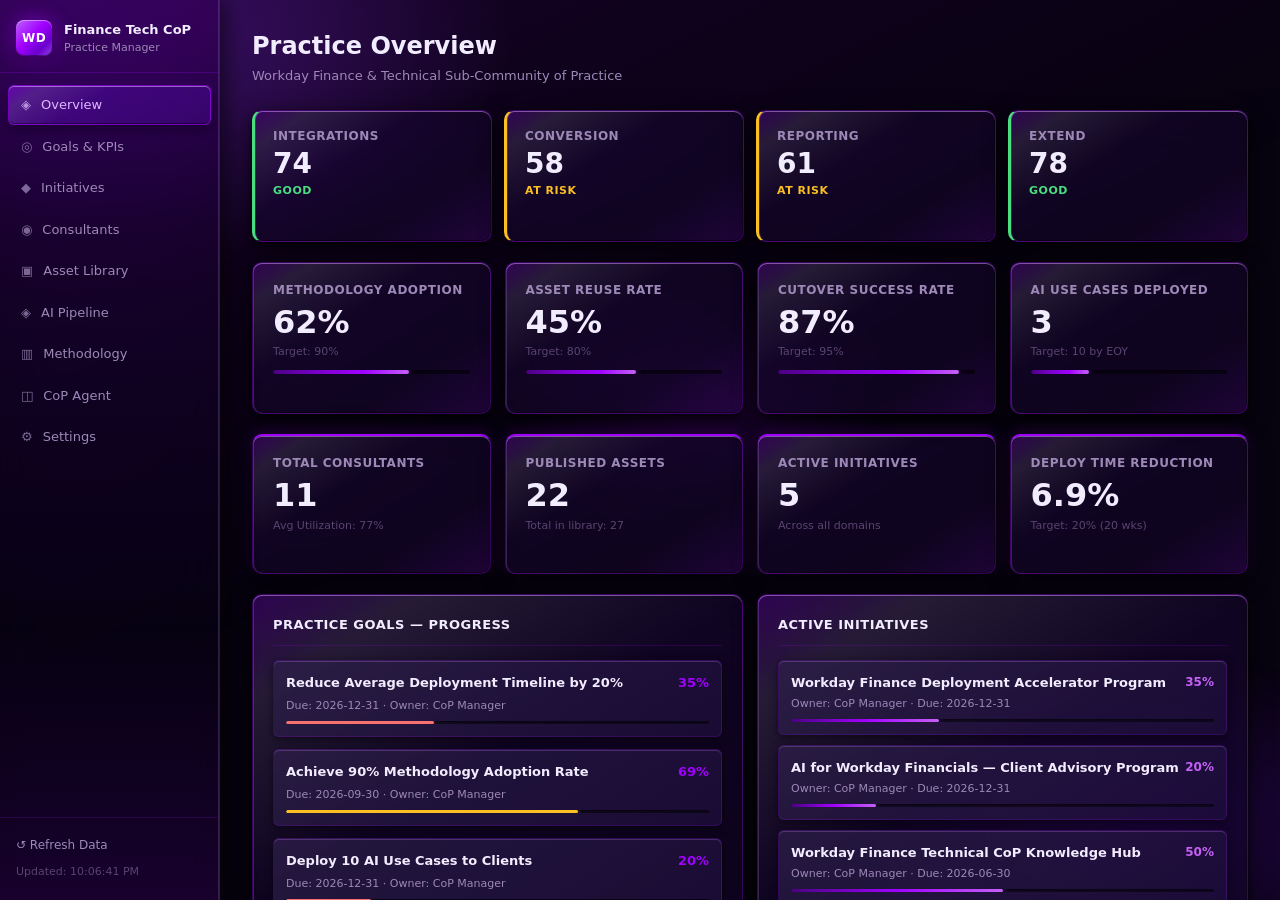
==== commit a259281f: "Add Render API key to Settings — status panel + redeploy button" ====
--- a/dashboard/index.html
+++ b/dashboard/index.html
@@ -358,14 +358,50 @@
 
         <div style="border-top:1px solid var(--border);margin:18px 0"></div>
 
-        <!-- Render (placeholder) -->
-        <div style="opacity:0.45;pointer-events:none">
-          <div style="display:flex;align-items:flex-start;justify-content:space-between;gap:16px">
+        <!-- Render -->
+        <div class="settings-api-card" id="cardRender">
+          <div style="display:flex;align-items:flex-start;justify-content:space-between;gap:16px;margin-bottom:14px">
             <div>
               <div style="font-weight:600;font-size:15px;margin-bottom:4px">Render Deployment API</div>
-              <div style="font-size:12px;color:var(--text-muted)">Enables one-click redeployment from the dashboard</div>
+              <div style="font-size:12px;color:var(--text-muted)">Check deployment status and trigger redeploys from the dashboard</div>
             </div>
-            <div style="white-space:nowrap;font-size:12px;padding:4px 10px;border-radius:20px;background:var(--bg-card);border:1px solid var(--border)">Coming soon</div>
+            <div id="statusRender" style="white-space:nowrap;font-size:12px;padding:4px 10px;border-radius:20px;background:var(--bg-card);border:1px solid var(--border)">Checking…</div>
+          </div>
+          <div style="display:flex;gap:8px;align-items:center">
+            <div style="position:relative;flex:1">
+              <input id="inputRenderKey" type="password" placeholder="rnd_…"
+                style="width:100%;padding:9px 70px 9px 12px;border-radius:8px;border:1px solid var(--border);background:var(--bg-card);color:var(--text);font-size:13px;font-family:monospace;box-sizing:border-box"
+                autocomplete="off" onkeydown="if(event.key==='Enter')saveApiKey('render')" />
+              <button onclick="toggleKeyVis('inputRenderKey',this)"
+                style="position:absolute;right:8px;top:50%;transform:translateY(-50%);background:none;border:none;color:var(--text-muted);font-size:12px;cursor:pointer;padding:2px 6px">Show</button>
+            </div>
+            <button onclick="saveApiKey('render')"
+              style="padding:9px 20px;border-radius:8px;background:var(--accent);color:#fff;border:none;font-size:13px;font-weight:600;cursor:pointer;white-space:nowrap">
+              Save Key
+            </button>
+            <button onclick="clearApiKey('render')"
+              style="padding:9px 14px;border-radius:8px;background:none;color:var(--text-muted);border:1px solid var(--border);font-size:13px;cursor:pointer">
+              Clear
+            </button>
+          </div>
+          <div id="renderDeployPanel" style="display:none;margin-top:14px;padding:12px;background:var(--bg-card);border-radius:8px;border:1px solid var(--border)">
+            <div style="display:flex;align-items:center;justify-content:space-between;gap:12px">
+              <div>
+                <div style="font-size:12px;color:var(--text-muted);margin-bottom:2px">Service status</div>
+                <div id="renderServiceStatus" style="font-size:13px;font-weight:600">—</div>
+              </div>
+              <div>
+                <div style="font-size:12px;color:var(--text-muted);margin-bottom:2px">Last deploy</div>
+                <div id="renderLastDeploy" style="font-size:13px">—</div>
+              </div>
+              <button onclick="triggerRedeploy()"
+                style="padding:7px 16px;border-radius:8px;background:none;color:var(--accent);border:1px solid var(--accent);font-size:12px;font-weight:600;cursor:pointer;white-space:nowrap">
+                ↺ Redeploy
+              </button>
+            </div>
+          </div>
+          <div style="font-size:11px;color:var(--text-muted);margin-top:8px">
+            Get your key at <a href="https://dashboard.render.com/u/account-settings" target="_blank" style="color:var(--accent)">Render Account Settings</a> → API Keys — keys start with <code style="font-size:11px">rnd_</code>
           </div>
         </div>
       </div>
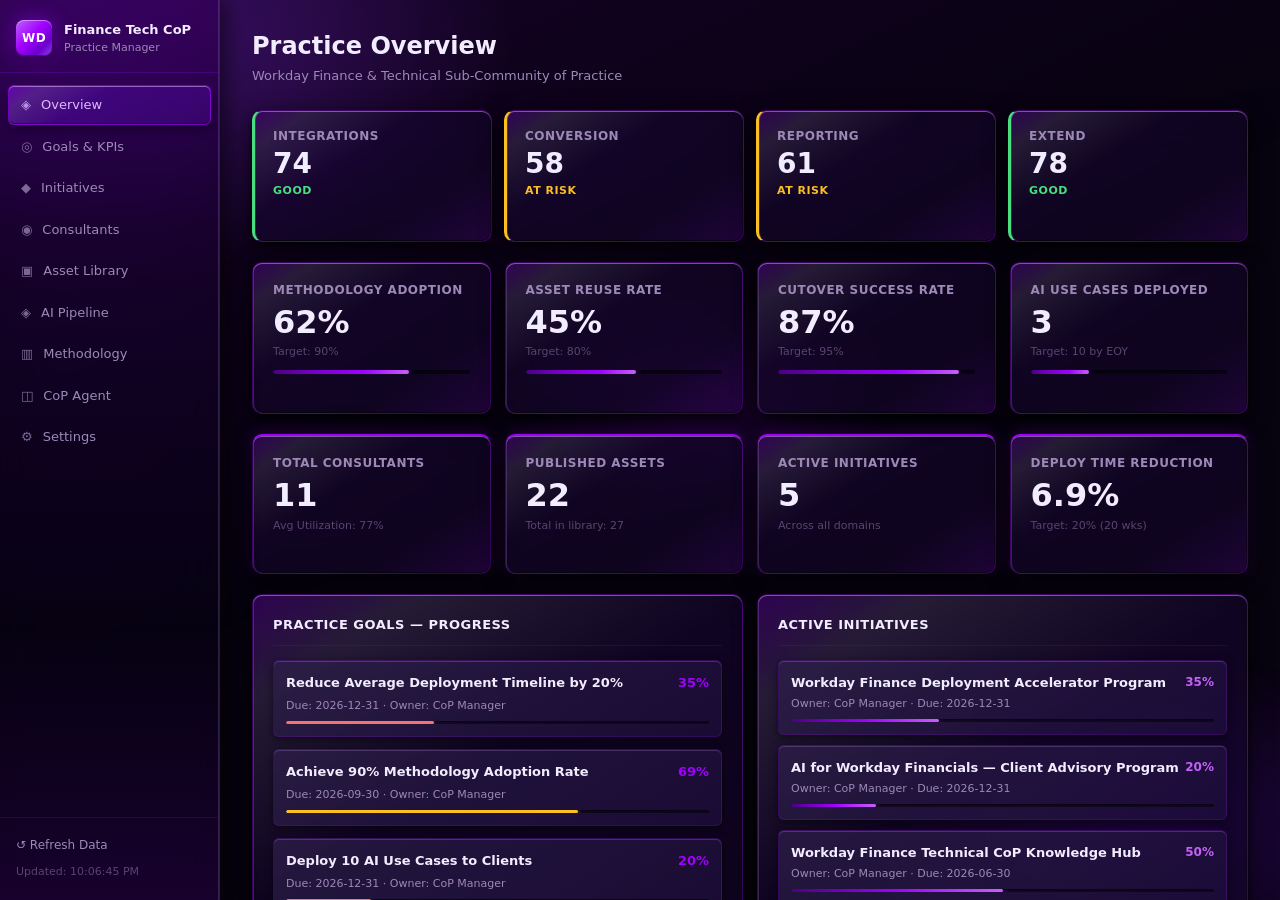
==== commit cd474159: "Add Groq API support — free LLaMA 3.3 70B fallback when no Anthropic key set" ====
--- a/dashboard/index.html
+++ b/dashboard/index.html
@@ -353,6 +353,39 @@
           </div>
           <div style="font-size:11px;color:var(--text-muted);margin-top:8px">
             Get your key at <a href="https://console.anthropic.com/settings/keys" target="_blank" style="color:var(--accent)">console.anthropic.com</a> — keys start with <code style="font-size:11px">sk-ant-</code>
+          </div>
+        </div>
+
+        <div style="border-top:1px solid var(--border);margin:18px 0"></div>
+
+        <!-- Groq -->
+        <div class="settings-api-card" id="cardGroq">
+          <div style="display:flex;align-items:flex-start;justify-content:space-between;gap:16px;margin-bottom:14px">
+            <div>
+              <div style="font-weight:600;font-size:15px;margin-bottom:4px">Groq AI <span style="font-size:11px;font-weight:500;padding:2px 7px;border-radius:10px;background:rgba(52,199,89,.15);color:#34c759;margin-left:6px">Free tier available</span></div>
+              <div style="font-size:12px;color:var(--text-muted)">Fast open-source models (Llama 3.3 70B) — free alternative to Anthropic</div>
+            </div>
+            <div id="statusGroq" style="white-space:nowrap;font-size:12px;padding:4px 10px;border-radius:20px;background:var(--bg-card);border:1px solid var(--border)">Checking…</div>
+          </div>
+          <div style="display:flex;gap:8px;align-items:center">
+            <div style="position:relative;flex:1">
+              <input id="inputGroqKey" type="password" placeholder="gsk_…"
+                style="width:100%;padding:9px 70px 9px 12px;border-radius:8px;border:1px solid var(--border);background:var(--bg-card);color:var(--text);font-size:13px;font-family:monospace;box-sizing:border-box"
+                autocomplete="off" onkeydown="if(event.key==='Enter')saveApiKey('groq')" />
+              <button onclick="toggleKeyVis('inputGroqKey',this)"
+                style="position:absolute;right:8px;top:50%;transform:translateY(-50%);background:none;border:none;color:var(--text-muted);font-size:12px;cursor:pointer;padding:2px 6px">Show</button>
+            </div>
+            <button onclick="saveApiKey('groq')"
+              style="padding:9px 20px;border-radius:8px;background:var(--accent);color:#fff;border:none;font-size:13px;font-weight:600;cursor:pointer;white-space:nowrap">
+              Save Key
+            </button>
+            <button onclick="clearApiKey('groq')"
+              style="padding:9px 14px;border-radius:8px;background:none;color:var(--text-muted);border:1px solid var(--border);font-size:13px;cursor:pointer">
+              Clear
+            </button>
+          </div>
+          <div style="font-size:11px;color:var(--text-muted);margin-top:8px">
+            Free tier at <a href="https://console.groq.com/keys" target="_blank" style="color:var(--accent)">console.groq.com</a> — keys start with <code style="font-size:11px">gsk_</code> · Used when no Anthropic key is set
           </div>
         </div>
 
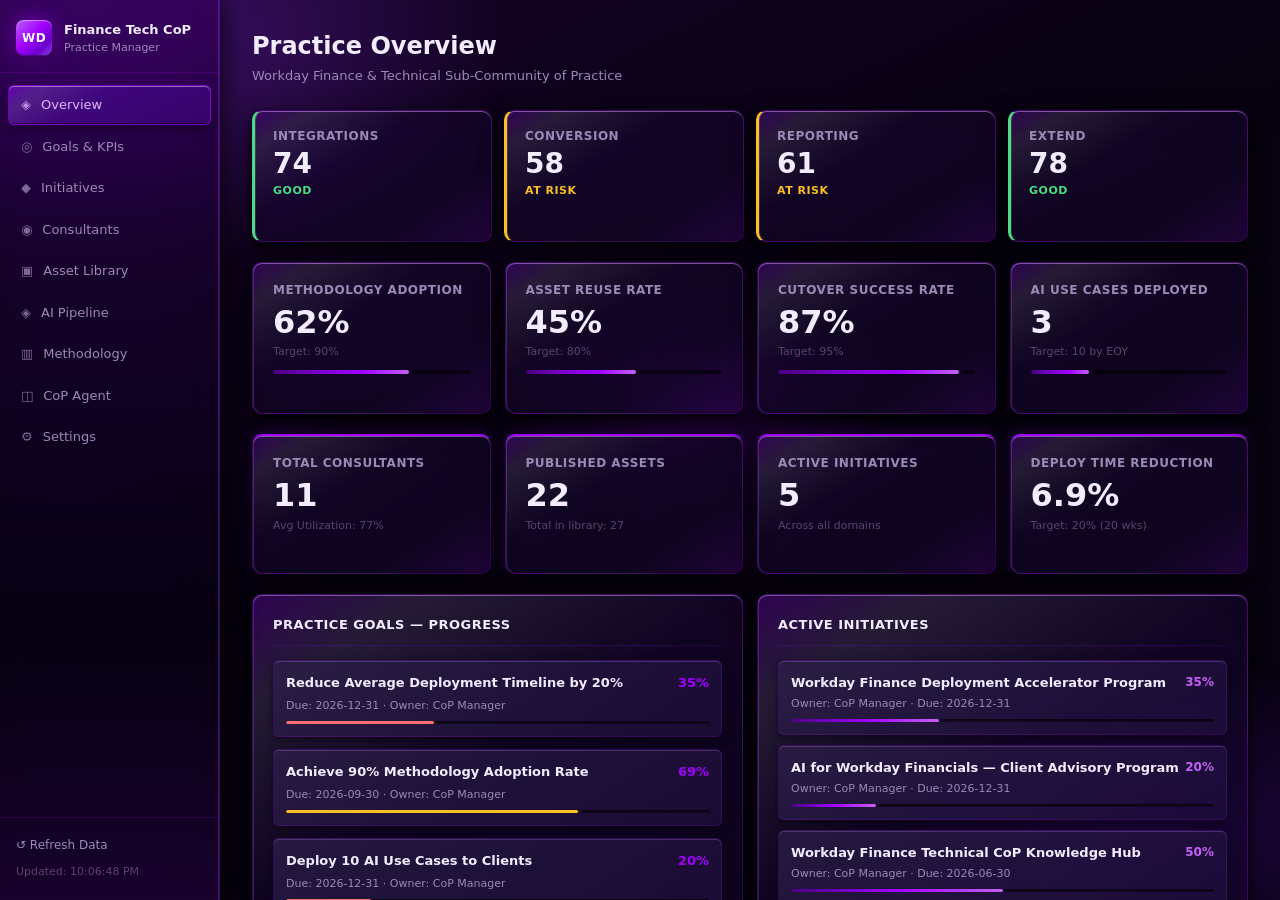
==== commit 73333047: "Phase 1: unified data model, governance layer, SharePoint stub" ====
--- a/dashboard/index.html
+++ b/dashboard/index.html
@@ -439,6 +439,67 @@
         </div>
       </div>
 
+      <!-- SharePoint integration -->
+      <div class="panel">
+        <div style="font-size:11px;font-weight:700;letter-spacing:.08em;text-transform:uppercase;color:var(--text-muted);margin-bottom:14px">SharePoint Integration</div>
+        <div style="display:flex;align-items:flex-start;gap:14px;margin-bottom:16px">
+          <div style="flex:1">
+            <div style="font-size:15px;font-weight:600;margin-bottom:2px">Microsoft SharePoint</div>
+            <div style="font-size:11px;padding:3px 8px;border-radius:12px;display:inline-block;margin-bottom:6px;background:rgba(255,159,10,.15);color:#ff9f0a;border:1px solid rgba(255,159,10,.3)">Coming soon</div>
+            <div style="font-size:13px;color:var(--text-muted);margin-bottom:8px">Connect a SharePoint site to sync assets, strategy documents, and methodology files. All <code style="font-size:12px">sourceUrl</code> fields will resolve to your SharePoint document library.</div>
+            <div id="spStatusBadge" style="display:inline-flex;align-items:center;gap:6px;font-size:12px;color:var(--text-muted);padding:5px 10px;border-radius:8px;background:var(--bg-card);border:1px solid var(--border)">
+              ○ Not configured
+            </div>
+          </div>
+        </div>
+        <div style="display:grid;gap:10px">
+          <div>
+            <label style="font-size:12px;color:var(--text-muted);display:block;margin-bottom:4px">SharePoint Site URL</label>
+            <input id="inputSpSiteUrl" type="url" placeholder="https://yourcompany.sharepoint.com/sites/FinTechCoP"
+              style="width:100%;padding:9px 12px;border-radius:8px;border:1px solid var(--border);background:var(--bg-card);color:var(--text);font-size:13px;box-sizing:border-box"
+              autocomplete="off" />
+          </div>
+          <div style="display:grid;grid-template-columns:1fr 1fr;gap:10px">
+            <div>
+              <label style="font-size:12px;color:var(--text-muted);display:block;margin-bottom:4px">Tenant ID</label>
+              <input id="inputSpTenantId" type="text" placeholder="xxxxxxxx-xxxx-…"
+                style="width:100%;padding:9px 12px;border-radius:8px;border:1px solid var(--border);background:var(--bg-card);color:var(--text);font-size:13px;font-family:monospace;box-sizing:border-box"
+                autocomplete="off" />
+            </div>
+            <div>
+              <label style="font-size:12px;color:var(--text-muted);display:block;margin-bottom:4px">Client ID (App ID)</label>
+              <input id="inputSpClientId" type="text" placeholder="xxxxxxxx-xxxx-…"
+                style="width:100%;padding:9px 12px;border-radius:8px;border:1px solid var(--border);background:var(--bg-card);color:var(--text);font-size:13px;font-family:monospace;box-sizing:border-box"
+                autocomplete="off" />
+            </div>
+          </div>
+          <div>
+            <label style="font-size:12px;color:var(--text-muted);display:block;margin-bottom:4px">Client Secret</label>
+            <div style="position:relative">
+              <input id="inputSpSecret" type="password" placeholder="App registration secret value"
+                style="width:100%;padding:9px 70px 9px 12px;border-radius:8px;border:1px solid var(--border);background:var(--bg-card);color:var(--text);font-size:13px;font-family:monospace;box-sizing:border-box"
+                autocomplete="off" />
+              <button onclick="toggleKeyVis('inputSpSecret',this)"
+                style="position:absolute;right:8px;top:50%;transform:translateY(-50%);background:none;border:none;color:var(--text-muted);font-size:12px;cursor:pointer;padding:2px 6px">Show</button>
+            </div>
+          </div>
+        </div>
+        <div style="display:flex;gap:8px;margin-top:12px">
+          <button onclick="saveSharePointConfig()"
+            style="padding:8px 18px;border-radius:8px;background:var(--accent);color:#fff;border:none;font-size:13px;font-weight:600;cursor:pointer">
+            Save Connection
+          </button>
+          <button onclick="testSharePointConnection()"
+            style="padding:8px 18px;border-radius:8px;background:none;border:1px solid var(--border);color:var(--text);font-size:13px;cursor:pointer">
+            Test Connection
+          </button>
+        </div>
+        <div style="font-size:11px;color:var(--text-muted);margin-top:10px">
+          Register an Azure app with <code style="font-size:11px">Sites.ReadWrite.All</code> permission to get the Client ID and Secret.
+          <a href="https://learn.microsoft.com/en-us/graph/auth-register-app-v2" target="_blank" style="color:var(--accent)">Setup guide →</a>
+        </div>
+      </div>
+
       <!-- About section -->
       <div class="panel">
         <div style="font-size:11px;font-weight:700;letter-spacing:.08em;text-transform:uppercase;color:var(--text-muted);margin-bottom:14px">About</div>
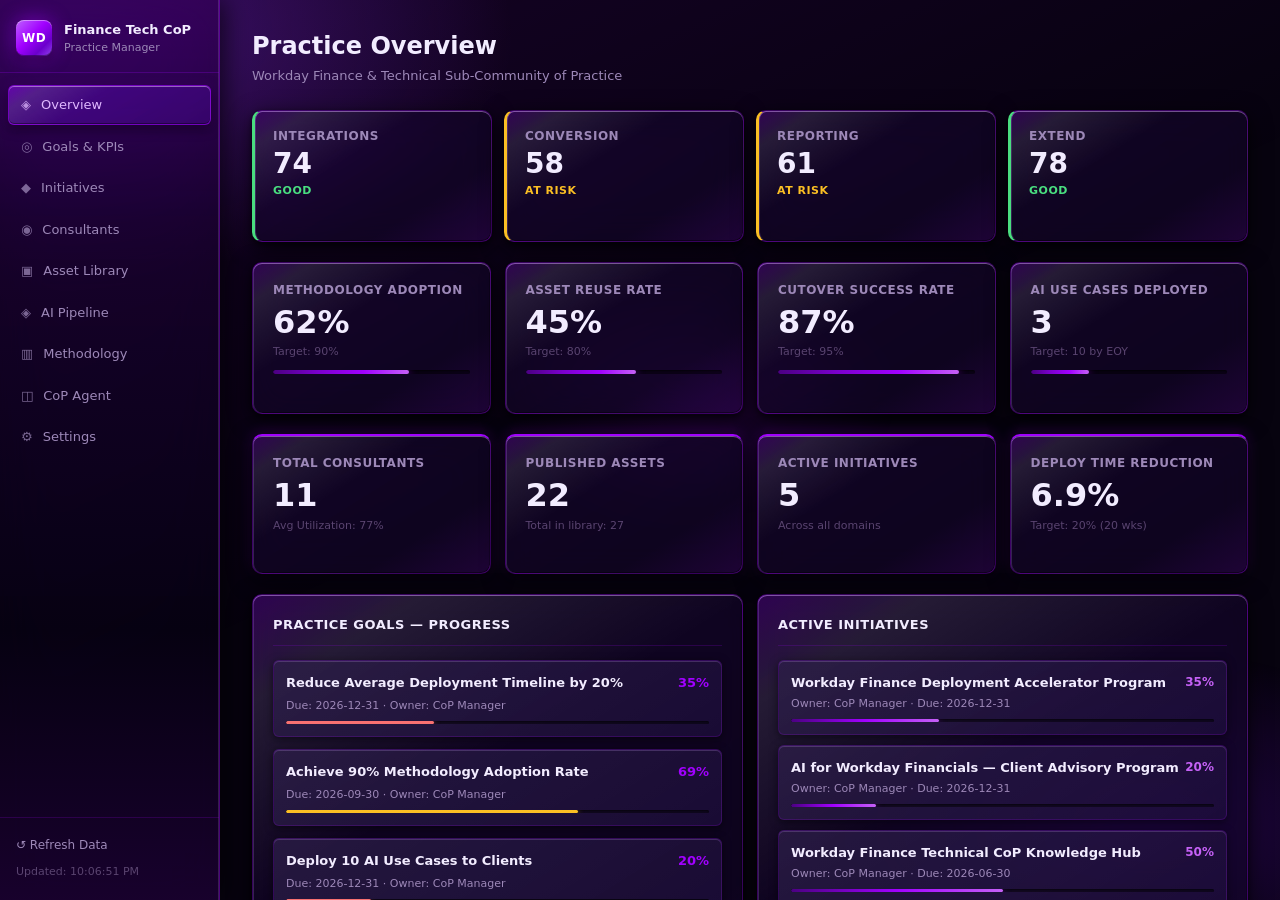
==== commit 8ae7bc98: "Phase 2: Agent citations, gap logging, feedback, and strategy docs - Citation contract: every LLM an" ====
--- a/dashboard/index.html
+++ b/dashboard/index.html
@@ -270,6 +270,17 @@
       <div class="view-sub">Standard 5-phase Workday Finance deployment framework</div>
     </div>
     <div class="methodology-phases" id="methodologyPhases"></div>
+
+    <!-- Strategy Documents section -->
+    <div style="margin-top:32px">
+      <div style="display:flex;align-items:center;justify-content:space-between;margin-bottom:16px">
+        <div>
+          <div style="font-size:16px;font-weight:700;color:var(--text)">Strategy Documents</div>
+          <div style="font-size:12px;color:var(--text-muted);margin-top:2px">Canonical CoP reference docs — each topic lives in exactly one record</div>
+        </div>
+      </div>
+      <div id="strategyDocsList" class="card-grid cols-2"></div>
+    </div>
   </div>
 
   <!-- AGENT VIEW -->
--- a/dashboard/styles.css
+++ b/dashboard/styles.css
@@ -858,6 +858,30 @@
 }
 .chat-message.error { background: var(--red-dim); border: 1px solid rgba(248,113,113,0.35); color: var(--red); align-self: flex-start; }
 
+/* Citation chips */
+.chat-citations { margin-top: 10px; display: flex; flex-wrap: wrap; gap: 6px; align-items: center; }
+.cite-label { font-size: 10px; font-weight: 700; letter-spacing: 0.06em; text-transform: uppercase; color: var(--text-muted); margin-right: 2px; }
+.cite-chip { display: inline-flex; align-items: center; gap: 4px; font-size: 11px; font-weight: 600;
+  padding: 2px 8px; border-radius: 99px; text-decoration: none; transition: opacity 0.14s; cursor: default; }
+.cite-chip.internal { background: rgba(161,0,255,0.18); border: 1px solid rgba(161,0,255,0.35); color: var(--accent-light); }
+.cite-chip.web { background: rgba(0,200,140,0.12); border: 1px solid rgba(0,200,140,0.30); color: #4fd1a5; cursor: pointer; }
+.cite-chip.web:hover { opacity: 0.8; }
+
+/* Gap badge */
+.chat-gap-badge { margin-top: 8px; font-size: 11px; font-weight: 600; color: var(--amber);
+  background: var(--amber-dim); border: 1px solid rgba(251,191,36,0.3); border-radius: var(--radius-sm);
+  padding: 4px 10px; display: inline-block; }
+
+/* Feedback row */
+.chat-feedback { margin-top: 10px; display: flex; align-items: center; gap: 8px; }
+.feedback-label { font-size: 11px; color: var(--text-muted); }
+.feedback-btn { background: transparent; border: 1px solid rgba(255,255,255,0.15); border-radius: var(--radius-sm);
+  color: var(--text-muted); font-size: 14px; cursor: pointer; padding: 2px 8px; transition: all 0.14s; }
+.feedback-btn:hover { background: rgba(255,255,255,0.08); border-color: rgba(255,255,255,0.3); color: var(--text); }
+.feedback-btn.selected-up { background: rgba(0,200,140,0.18); border-color: rgba(0,200,140,0.5); color: #4fd1a5; }
+.feedback-btn.selected-down { background: var(--red-dim); border-color: rgba(248,113,113,0.35); color: var(--red); }
+.feedback-thanks { font-size: 11px; color: var(--text-muted); font-style: italic; }
+
 .chat-input-row {
   display: flex; gap: 10px; padding: 14px 20px;
   border-top: 1px solid rgba(161,0,255,0.18);
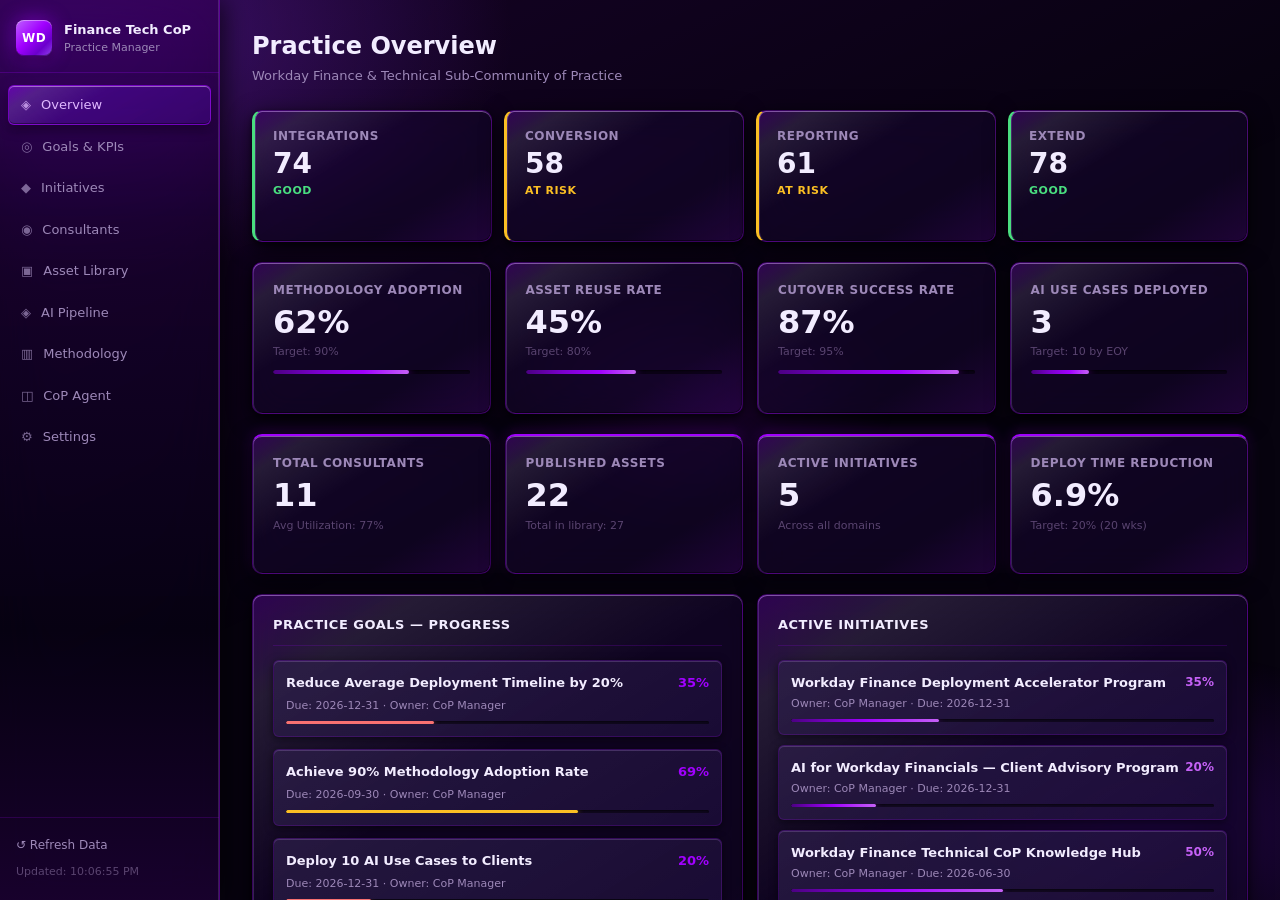
==== commit 2a785ab6: "Phase 3: Skills Directory, asset reuse tracking, and methodology cross-linking - Rename Consultant R" ====
--- a/dashboard/index.html
+++ b/dashboard/index.html
@@ -4,7 +4,7 @@
   <meta charset="UTF-8" />
   <meta name="viewport" content="width=device-width, initial-scale=1.0" />
   <title>Workday Finance Tech CoP Manager</title>
-  <link rel="stylesheet" href="styles.css?v=6" />
+  <link rel="stylesheet" href="styles.css?v=7" />
 </head>
 <body>
 
@@ -210,8 +210,8 @@
   <div id="view-consultants" class="view">
     <div class="view-header" style="display:flex;align-items:center;justify-content:space-between;flex-wrap:wrap;gap:10px">
       <div>
-        <h1>Consultant Roster</h1>
-        <div class="view-sub">Team by focus area — utilization, certifications, active projects</div>
+        <h1>Skills Directory</h1>
+        <div class="view-sub">Find consultants by skill, availability, and industry — updated in real time</div>
       </div>
       <button class="pm-trigger-btn" onclick="openConsultantManager()">◉ Manage Consultants</button>
     </div>
@@ -222,6 +222,15 @@
       <button class="tab-btn" onclick="switchConsultantTab('reporting')">Reporting</button>
       <button class="tab-btn" onclick="switchConsultantTab('extend')">Extend</button>
     </div>
+    <div style="display:flex;align-items:center;gap:10px;flex-wrap:wrap;margin-bottom:12px">
+      <input type="search" id="consultantSearchInput" class="pm-input" style="width:240px;margin-bottom:0" placeholder="Search by name, skill, industry…" oninput="searchConsultants(this.value)">
+      <div class="filter-row" style="margin-bottom:0">
+        <button class="filter-btn active" id="avail-btn-all" onclick="filterConsultantAvailability('all')">All</button>
+        <button class="filter-btn" id="avail-btn-available" onclick="filterConsultantAvailability('available')">● Available</button>
+        <button class="filter-btn" id="avail-btn-rolling" onclick="filterConsultantAvailability('rolling')">◐ Rolling Off</button>
+        <button class="filter-btn" id="avail-btn-staffed" onclick="filterConsultantAvailability('staffed')">○ Staffed</button>
+      </div>
+    </div>
     <div id="consultantGrid" class="consultant-grid"></div>
   </div>
 
@@ -241,9 +250,12 @@
       <button class="filter-btn" onclick="filterAssets('reporting','all')">Reporting</button>
       <button class="filter-btn" onclick="filterAssets('extend','all')">Extend</button>
     </div>
+    <div style="display:flex;align-items:center;gap:10px;margin-bottom:4px">
+      <input type="search" id="assetSearch" class="pm-input" style="width:240px;margin-bottom:0" placeholder="Search assets…" oninput="filterAssets(null,null)">
+    </div>
     <div class="filter-row" id="assetStatusRow">
       <button class="filter-btn active" onclick="filterAssets(null,'all')" id="asf-all">All Statuses</button>
-      <button class="filter-btn" onclick="filterAssets(null,'published')" id="asf-pub">Published</button>
+      <button class="filter-btn" onclick="filterAssets(null,'active')" id="asf-pub">Active</button>
       <button class="filter-btn" onclick="filterAssets(null,'in_progress')" id="asf-inprog">In Progress</button>
       <button class="filter-btn" onclick="filterAssets(null,'draft')" id="asf-draft">Draft</button>
     </div>
--- a/dashboard/styles.css
+++ b/dashboard/styles.css
@@ -1306,3 +1306,62 @@
 /* Form scroll container */
 .pm-form-scroll { display: flex; flex-direction: column; min-height: 100%; }
 
+/* ─── Phase 3: Availability badges ──────────────────────────────────────── */
+.avail-badge {
+  display: inline-flex; align-items: center; gap: 4px;
+  font-size: 10px; font-weight: 700; padding: 2px 7px; border-radius: 99px;
+  letter-spacing: 0.3px;
+}
+.avail-available { background: rgba(74,222,128,0.16); color: var(--green); border: 1px solid rgba(74,222,128,0.35); }
+.avail-rolling   { background: rgba(251,191,36,0.14); color: var(--amber); border: 1px solid rgba(251,191,36,0.32); }
+.avail-staffed   { background: rgba(255,255,255,0.06); color: var(--text-dim); border: 1px solid rgba(255,255,255,0.14); }
+
+/* ─── Phase 3: Skills list on consultant cards ───────────────────────────── */
+.cc-skills-list   { display: flex; flex-direction: column; gap: 3px; margin-top: 6px; }
+.cc-skill-row     { display: flex; align-items: center; justify-content: space-between; gap: 6px; }
+.cc-skill-name    { font-size: 11px; color: var(--text-muted); flex: 1; white-space: nowrap; overflow: hidden; text-overflow: ellipsis; }
+.skill-dots       { font-size: 10px; letter-spacing: 1px; color: var(--blue); flex-shrink: 0; }
+.cc-industries    { display: flex; flex-wrap: wrap; gap: 4px; margin-top: 6px; }
+.industry-chip    { font-size: 10px; padding: 1px 6px; border-radius: 4px; background: rgba(161,0,255,0.12);
+                    border: 1px solid rgba(161,0,255,0.22); color: var(--purple); }
+
+/* ─── Phase 3: Asset kind badge ─────────────────────────────────────────── */
+.asset-kind-badge {
+  font-size: 9px; font-weight: 700; padding: 2px 6px; border-radius: 4px; letter-spacing: 0.3px;
+  background: rgba(20,184,166,0.16); color: var(--teal); border: 1px solid rgba(20,184,166,0.28);
+  white-space: nowrap;
+}
+
+/* ─── Phase 3: Log Usage button ─────────────────────────────────────────── */
+.log-usage-btn {
+  font-size: 10px; font-weight: 600; padding: 3px 8px; border-radius: 4px; cursor: pointer;
+  background: rgba(20,184,166,0.14); border: 1px solid rgba(20,184,166,0.30); color: var(--teal);
+  transition: all 0.12s; white-space: nowrap;
+  box-shadow: 0 1px 4px rgba(0,0,0,0.40), inset 0 1px 0 rgba(20,184,166,0.16);
+}
+.log-usage-btn:hover { background: rgba(20,184,166,0.28); border-color: rgba(20,184,166,0.60); }
+
+/* ─── Phase 3: Asset method-phase chips ─────────────────────────────────── */
+.asset-method-links { display: flex; flex-wrap: wrap; gap: 4px; margin-top: 6px; }
+.method-phase-chip {
+  font-size: 9px; font-weight: 700; padding: 2px 6px; border-radius: 4px;
+  background: rgba(161,0,255,0.12); border: 1px solid rgba(161,0,255,0.24); color: var(--purple);
+  cursor: pointer; letter-spacing: 0.2px; transition: background 0.12s;
+}
+.method-phase-chip:hover { background: rgba(161,0,255,0.24); }
+
+.asset-src-link { color: var(--blue); font-size: 12px; text-decoration: none; opacity: 0.7; margin-left: 4px; }
+.asset-src-link:hover { opacity: 1; }
+
+/* ─── Phase 3: Methodology linked-assets rows ───────────────────────────── */
+.phase-asset-row {
+  display: flex; align-items: center; gap: 8px; padding: 5px 8px; margin-bottom: 2px;
+  border-radius: var(--radius-sm); cursor: pointer; background: rgba(255,255,255,0.03);
+  border: 1px solid rgba(161,0,255,0.12); transition: background 0.12s;
+}
+.phase-asset-row:hover { background: rgba(161,0,255,0.10); border-color: rgba(161,0,255,0.28); }
+.phase-asset-kind { font-size: 9px; font-weight: 700; padding: 1px 5px; border-radius: 3px;
+                    background: rgba(20,184,166,0.16); color: var(--teal); flex-shrink: 0; }
+.phase-asset-name { font-size: 11px; color: var(--text-muted); flex: 1; }
+.phase-asset-uses { font-size: 10px; color: var(--text-dim); flex-shrink: 0; }
+
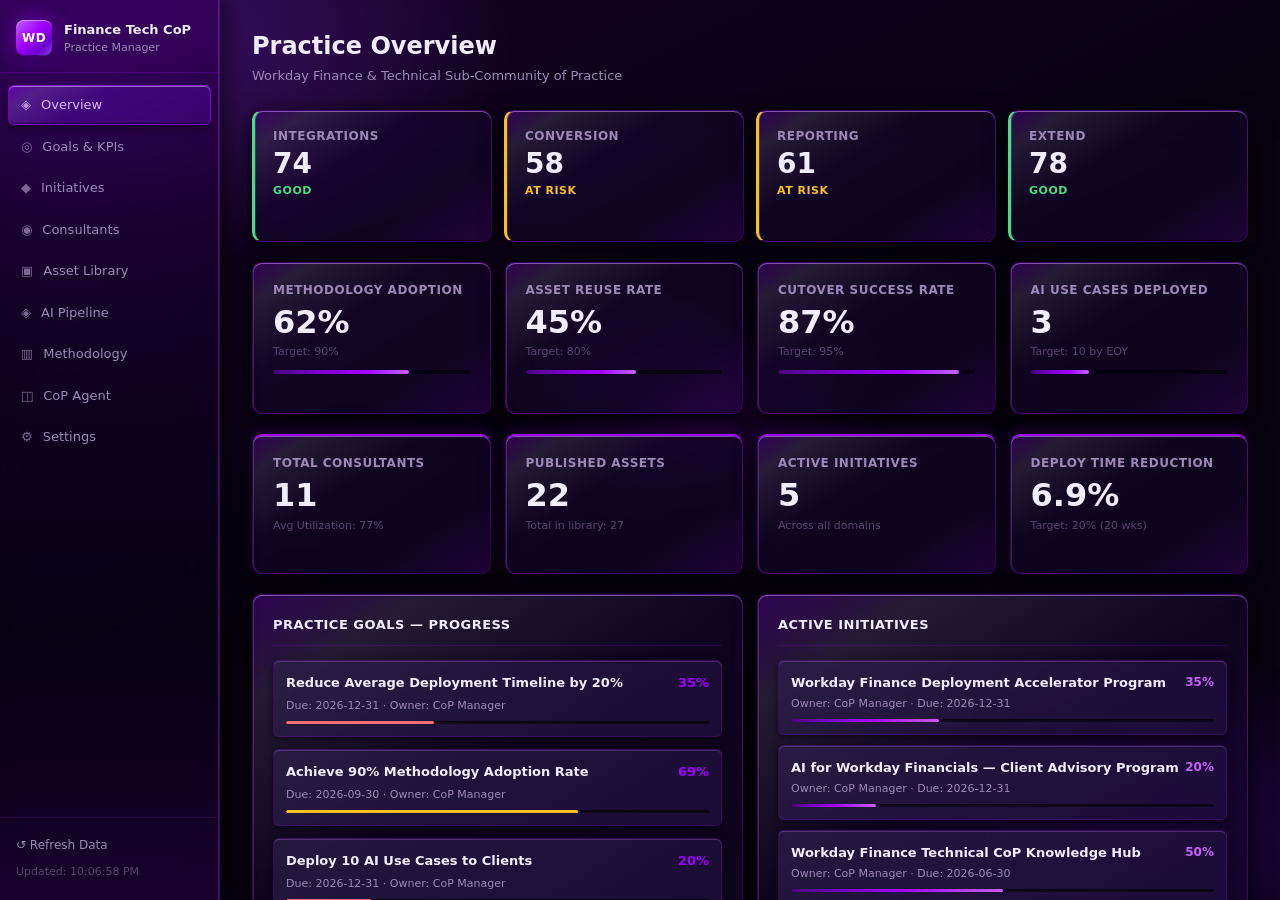
==== commit d2fab104: "Phase 4: Contribution flow, agent memory, gap triage, CSV exports, SharePoint sync - Contribution mo" ====
--- a/dashboard/index.html
+++ b/dashboard/index.html
@@ -213,7 +213,10 @@
         <h1>Skills Directory</h1>
         <div class="view-sub">Find consultants by skill, availability, and industry — updated in real time</div>
       </div>
-      <button class="pm-trigger-btn" onclick="openConsultantManager()">◉ Manage Consultants</button>
+      <div style="display:flex;gap:8px">
+        <button class="pm-trigger-btn" onclick="exportSkillMatrix()" title="Download skill matrix as CSV">↓ Skill Matrix</button>
+        <button class="pm-trigger-btn" onclick="openConsultantManager()">◉ Manage Consultants</button>
+      </div>
     </div>
     <div class="tab-row">
       <button class="tab-btn active" onclick="switchConsultantTab('all')">All</button>
@@ -241,7 +244,11 @@
         <h1>Asset Library</h1>
         <div class="view-sub">CoP-approved templates, tools, and reusable components</div>
       </div>
-      <button class="pm-trigger-btn" onclick="openAssetManager()">▣ Manage Assets</button>
+      <div style="display:flex;gap:8px;flex-wrap:wrap">
+        <button class="pm-trigger-btn" style="background:rgba(20,184,166,0.18);border-color:rgba(20,184,166,0.40);color:var(--teal)" onclick="openContribModal()">＋ Contribute Asset</button>
+        <button class="pm-trigger-btn" onclick="exportAssetUtilization()" title="Download asset utilization report as CSV">↓ Export</button>
+        <button class="pm-trigger-btn" onclick="openAssetManager()">▣ Manage Assets</button>
+      </div>
     </div>
     <div class="filter-row" style="margin-bottom:4px">
       <button class="filter-btn active" onclick="filterAssets('all','all')">All</button>
@@ -301,7 +308,12 @@
       <h1>CoP Agent Console</h1>
       <div class="view-sub">Interact with the main CoP Manager agent or any sub-agent directly</div>
     </div>
-    <div class="agent-console">
+    <div class="agent-tab-row">
+      <button class="agent-tab-btn active" id="agentTab-chat" onclick="switchAgentTab('chat')">Chat</button>
+      <button class="agent-tab-btn" id="agentTab-gaps" onclick="switchAgentTab('gaps')">Knowledge Gaps <span class="gap-count-badge" id="gapCountBadge" style="display:none"></span></button>
+    </div>
+    <!-- Chat panel -->
+    <div id="agentPanel-chat" class="agent-console">
       <div class="agent-select-row">
         <label>Agent:</label>
         <select id="agentSelector">
@@ -332,6 +344,21 @@
         <button class="qp-btn" onclick="quickPrompt('Recommend an AI use case for accounts payable that we could build with Workday Extend')">AI use case idea</button>
         <button class="qp-btn" onclick="quickPrompt('Assess the Conversion sub-agent status and recommend priority actions')">Conversion status</button>
       </div>
+    </div>
+    <!-- Knowledge Gaps panel -->
+    <div id="agentPanel-gaps" style="display:none;padding:0 4px">
+      <div style="display:flex;align-items:center;justify-content:space-between;flex-wrap:wrap;gap:10px;margin-bottom:16px">
+        <div>
+          <div style="font-size:14px;font-weight:700;color:var(--text)">Knowledge Gap Triage</div>
+          <div style="font-size:12px;color:var(--text-muted);margin-top:2px">Questions the agent couldn't fully answer — review and resolve to improve coverage</div>
+        </div>
+        <div style="display:flex;gap:8px">
+          <button class="filter-btn active" id="gapFilter-open" onclick="loadGaps('open')">Open</button>
+          <button class="filter-btn" id="gapFilter-all" onclick="loadGaps('all')">All</button>
+          <button class="filter-btn" id="gapFilter-resolved" onclick="loadGaps('resolved')">Resolved</button>
+        </div>
+      </div>
+      <div id="gapsList"></div>
     </div>
   </div>
 
@@ -468,7 +495,6 @@
         <div style="display:flex;align-items:flex-start;gap:14px;margin-bottom:16px">
           <div style="flex:1">
             <div style="font-size:15px;font-weight:600;margin-bottom:2px">Microsoft SharePoint</div>
-            <div style="font-size:11px;padding:3px 8px;border-radius:12px;display:inline-block;margin-bottom:6px;background:rgba(255,159,10,.15);color:#ff9f0a;border:1px solid rgba(255,159,10,.3)">Coming soon</div>
             <div style="font-size:13px;color:var(--text-muted);margin-bottom:8px">Connect a SharePoint site to sync assets, strategy documents, and methodology files. All <code style="font-size:12px">sourceUrl</code> fields will resolve to your SharePoint document library.</div>
             <div id="spStatusBadge" style="display:inline-flex;align-items:center;gap:6px;font-size:12px;color:var(--text-muted);padding:5px 10px;border-radius:8px;background:var(--bg-card);border:1px solid var(--border)">
               ○ Not configured
@@ -507,7 +533,7 @@
             </div>
           </div>
         </div>
-        <div style="display:flex;gap:8px;margin-top:12px">
+        <div style="display:flex;gap:8px;margin-top:12px;flex-wrap:wrap">
           <button onclick="saveSharePointConfig()"
             style="padding:8px 18px;border-radius:8px;background:var(--accent);color:#fff;border:none;font-size:13px;font-weight:600;cursor:pointer">
             Save Connection
@@ -516,7 +542,11 @@
             style="padding:8px 18px;border-radius:8px;background:none;border:1px solid var(--border);color:var(--text);font-size:13px;cursor:pointer">
             Test Connection
           </button>
-        </div>
+          <button id="btnSpSync" onclick="syncSharePoint()" style="display:none;padding:8px 18px;border-radius:8px;background:none;border:1px solid rgba(20,184,166,0.45);color:var(--teal);font-size:13px;font-weight:600;cursor:pointer">
+            ↺ Sync Documents
+          </button>
+        </div>
+        <div id="spSyncResults" style="display:none;margin-top:12px;padding:10px 14px;border-radius:8px;background:var(--bg-card);border:1px solid var(--border);font-size:12px;color:var(--text-muted)"></div>
         <div style="font-size:11px;color:var(--text-muted);margin-top:10px">
           Register an Azure app with <code style="font-size:11px">Sites.ReadWrite.All</code> permission to get the Client ID and Secret.
           <a href="https://learn.microsoft.com/en-us/graph/auth-register-app-v2" target="_blank" style="color:var(--accent)">Setup guide →</a>
@@ -674,5 +704,70 @@
 </div>
 
 <script src="app.js?v=8"></script>
+
+<!-- ── Contribute Asset Modal ────────────────────────────────────────── -->
+<div id="contribModal" class="contrib-overlay" onclick="if(event.target===this)closeContribModal()">
+  <div class="contrib-modal">
+    <div class="contrib-modal-header">
+      <div>
+        <div style="font-size:16px;font-weight:700;color:var(--text)">＋ Contribute an Asset</div>
+        <div style="font-size:12px;color:var(--text-muted);margin-top:3px">Share a template, runbook, or tool — the CoP lead will review and publish within 48 hours</div>
+      </div>
+      <button class="pm-close-btn" onclick="closeContribModal()">✕</button>
+    </div>
+    <div id="contribFormBody" class="contrib-form-body">
+      <div style="display:grid;gap:14px">
+        <div class="pm-field">
+          <label class="pm-field-label">Asset Name *</label>
+          <input class="pm-input" id="cfName" type="text" placeholder="e.g. GL Journal Integration Template">
+        </div>
+        <div class="pm-field">
+          <label class="pm-field-label">Description</label>
+          <textarea class="pm-textarea" id="cfDesc" rows="3" placeholder="What this asset is and how you used it on an engagement"></textarea>
+        </div>
+        <div style="display:grid;grid-template-columns:1fr 1fr;gap:10px">
+          <div class="pm-field">
+            <label class="pm-field-label">Focus Area</label>
+            <select class="pm-select" id="cfArea">
+              <option value="integrations">Integrations</option>
+              <option value="conversion">Conversion</option>
+              <option value="reporting">Reporting</option>
+              <option value="extend">Extend</option>
+            </select>
+          </div>
+          <div class="pm-field">
+            <label class="pm-field-label">Type</label>
+            <select class="pm-select" id="cfType">
+              <option value="integration_template">Integration Template</option>
+              <option value="conversion_template">Conversion Template</option>
+              <option value="document_template">Document Template</option>
+              <option value="report_package">Report Package</option>
+              <option value="standards_document">Standards Document</option>
+              <option value="tooling">Tooling</option>
+              <option value="extend_application">Extend Application</option>
+              <option value="other">Other</option>
+            </select>
+          </div>
+        </div>
+        <div class="pm-field">
+          <label class="pm-field-label">Source URL <span style="font-size:10px;color:var(--text-dim);font-weight:400;text-transform:none">(SharePoint, Teams, OneDrive, or any link)</span></label>
+          <input class="pm-input" id="cfSourceUrl" type="url" placeholder="https://…">
+        </div>
+        <div class="pm-field">
+          <label class="pm-field-label">Tags <span style="font-size:10px;color:var(--text-dim);font-weight:400;text-transform:none">— comma-separated</span></label>
+          <input class="pm-input" id="cfTags" type="text" placeholder="GL, journal entry, outbound">
+        </div>
+        <div class="pm-field">
+          <label class="pm-field-label">Your Name</label>
+          <input class="pm-input" id="cfContributor" type="text" placeholder="First Last">
+        </div>
+      </div>
+      <div style="display:flex;justify-content:flex-end;gap:10px;margin-top:20px;padding-top:16px;border-top:1px solid rgba(161,0,255,0.14)">
+        <button class="pm-cancel-btn" onclick="closeContribModal()">Cancel</button>
+        <button class="pm-save-btn" onclick="submitContribution()">Submit Contribution</button>
+      </div>
+    </div>
+  </div>
+</div>
 </body>
 </html>
--- a/dashboard/styles.css
+++ b/dashboard/styles.css
@@ -1365,3 +1365,66 @@
 .phase-asset-name { font-size: 11px; color: var(--text-muted); flex: 1; }
 .phase-asset-uses { font-size: 10px; color: var(--text-dim); flex-shrink: 0; }
 
+/* ─── Phase 4: Agent tab row (Chat / Knowledge Gaps) ────────────────────── */
+.agent-tab-row {
+  display: flex; gap: 0; border-bottom: 1px solid rgba(161,0,255,0.18);
+  background: rgba(50,8,110,0.20); flex-shrink: 0; margin-bottom: 0;
+  box-shadow: inset 0 -1px 0 rgba(0,0,0,0.25);
+}
+.agent-tab-btn {
+  padding: 10px 20px; border: none; background: transparent;
+  color: var(--text-muted); font-size: 13px; font-weight: 600;
+  cursor: pointer; border-bottom: 2px solid transparent;
+  white-space: nowrap; transition: all 0.14s; margin-bottom: -1px;
+  display: flex; align-items: center; gap: 7px;
+}
+.agent-tab-btn:hover { color: var(--text); }
+.agent-tab-btn.active { color: #e0b8ff; border-bottom-color: var(--blue); }
+.gap-count-badge {
+  font-size: 10px; font-weight: 700; padding: 1px 6px; border-radius: 99px;
+  background: rgba(251,191,36,0.22); color: var(--amber);
+  border: 1px solid rgba(251,191,36,0.35);
+}
+
+/* ─── Phase 4: Knowledge gap cards ──────────────────────────────────────── */
+.gap-card {
+  background: var(--bg-panel); border: 1px solid rgba(161,0,255,0.16);
+  border-radius: var(--radius); padding: 14px 16px; margin-bottom: 8px;
+  box-shadow: var(--metal-shadow);
+}
+.gap-card.gap-resolved { opacity: 0.55; }
+.gap-card-header { display: flex; align-items: flex-start; justify-content: space-between; gap: 12px; }
+.gap-query { font-size: 13px; color: var(--text); font-style: italic; line-height: 1.45; flex: 1; }
+.gap-resolve-btn {
+  font-size: 10px; font-weight: 700; padding: 3px 10px; border-radius: 4px; cursor: pointer;
+  background: rgba(74,222,128,0.12); border: 1px solid rgba(74,222,128,0.30); color: var(--green);
+  white-space: nowrap; transition: all 0.12s; flex-shrink: 0;
+}
+.gap-resolve-btn:hover { background: rgba(74,222,128,0.25); }
+.gap-resolved-badge { font-size: 10px; font-weight: 700; color: var(--green); flex-shrink: 0; }
+.gap-matches { display: flex; flex-wrap: wrap; gap: 5px; margin-top: 8px; align-items: center; }
+.gap-match-chip {
+  font-size: 10px; padding: 2px 7px; border-radius: 4px;
+  background: var(--bg-hover); border: 1px solid rgba(161,0,255,0.20); color: var(--text-muted);
+}
+
+/* ─── Phase 4: Contribution modal ───────────────────────────────────────── */
+.contrib-overlay {
+  display: none; position: fixed; inset: 0; background: rgba(0,0,0,0.78);
+  z-index: 910; align-items: center; justify-content: center; padding: 20px;
+}
+.contrib-modal {
+  width: min(560px, 96vw); max-height: 90vh; overflow-y: auto;
+  background-color: rgba(8,2,21,0.92);
+  background-image: linear-gradient(160deg, rgba(161,0,255,0.14) 0%, rgba(255,255,255,0.04) 18%, rgba(0,0,0,0.10) 100%);
+  backdrop-filter: blur(28px) saturate(180%);
+  border: 1px solid rgba(161,0,255,0.38); border-radius: var(--radius);
+  box-shadow: 0 24px 72px rgba(0,0,0,0.85), 0 0 32px rgba(161,0,255,0.18);
+}
+.contrib-modal-header {
+  display: flex; align-items: flex-start; justify-content: space-between; gap: 12px;
+  padding: 20px 24px 16px; border-bottom: 1px solid rgba(161,0,255,0.18);
+  background: rgba(50,8,110,0.30);
+}
+.contrib-form-body { padding: 20px 24px 24px; }
+
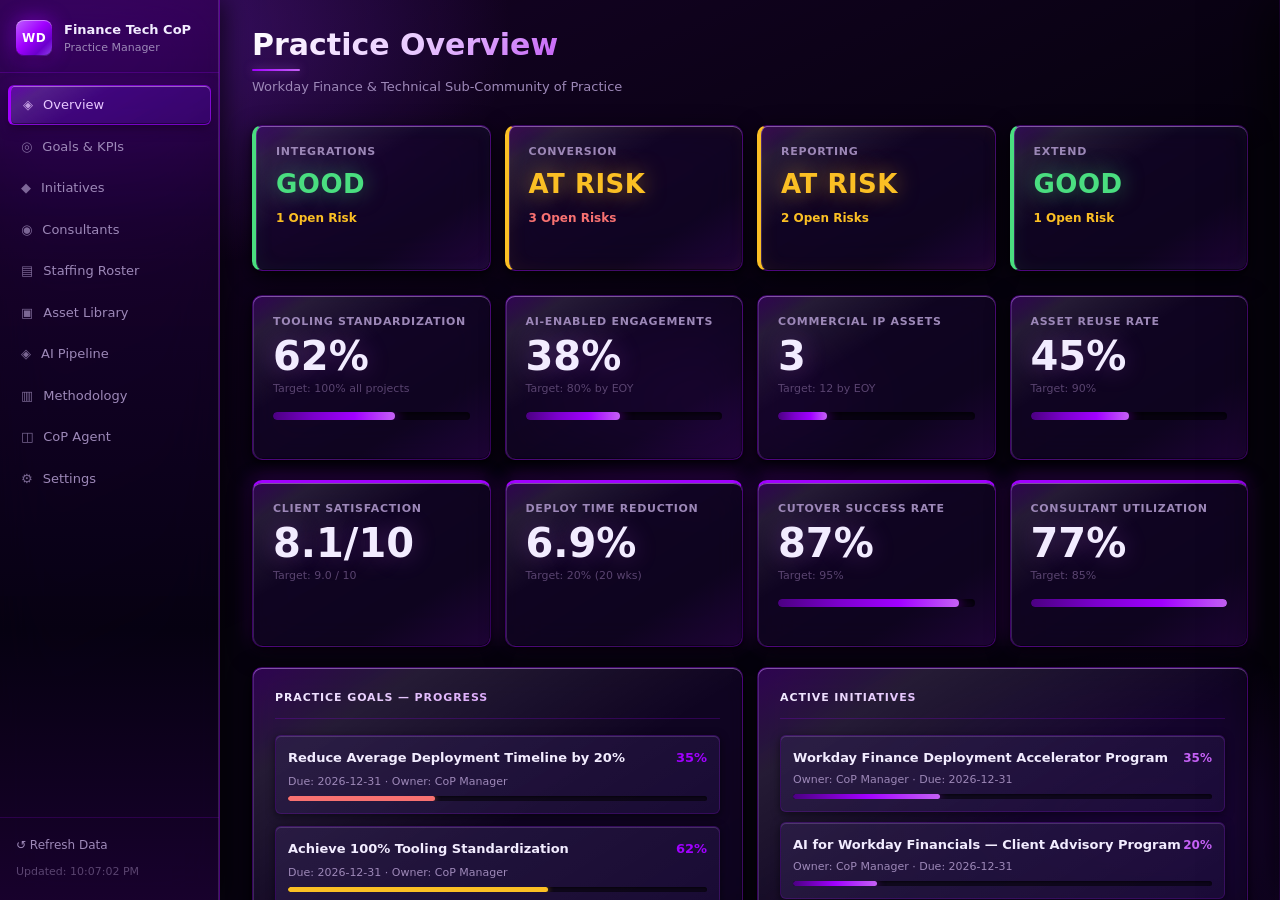
==== commit 642273cc: "Add Staffing Roster feature and enhance CoP Agent - New Staffing Roster view: imports Workday S&D Ex" ====
--- a/dashboard/index.html
+++ b/dashboard/index.html
@@ -4,7 +4,7 @@
   <meta charset="UTF-8" />
   <meta name="viewport" content="width=device-width, initial-scale=1.0" />
   <title>Workday Finance Tech CoP Manager</title>
-  <link rel="stylesheet" href="styles.css?v=7" />
+  <link rel="stylesheet" href="styles.css?v=11" />
 </head>
 <body>
 
@@ -30,6 +30,9 @@
     </a>
     <a class="nav-item" data-view="consultants" onclick="switchView('consultants')">
       <span class="nav-icon">◉</span> Consultants
+    </a>
+    <a class="nav-item" data-view="staffing" onclick="switchView('staffing')">
+      <span class="nav-icon">▤</span> Staffing Roster
     </a>
     <a class="nav-item" data-view="assets" onclick="switchView('assets')">
       <span class="nav-icon">▣</span> Asset Library
@@ -61,6 +64,7 @@
   <div id="view-overview" class="view active">
     <div class="view-header">
       <h1>Practice Overview</h1>
+      <div class="view-header-bar"></div>
       <div class="view-sub">Workday Finance & Technical Sub-Community of Practice</div>
     </div>
 
@@ -96,63 +100,65 @@
       </div>
     </div>
 
-    <!-- KPI cards row 1 -->
+    <!-- KPI cards row 1 — Strategic Priorities -->
     <div class="card-grid cols-4">
       <div class="kpi-card tile-link" onclick="switchView('methodology')" title="View Methodology">
-        <div class="kpi-label">Methodology Adoption</div>
-        <div class="kpi-value" id="kpi-methodology">—</div>
-        <div class="kpi-target">Target: 90%</div>
-        <div class="kpi-bar"><div class="kpi-fill" id="bar-methodology"></div></div>
+        <div class="kpi-label">Tooling Standardization</div>
+        <div class="kpi-value" id="kpi-tooling">—</div>
+        <div class="kpi-target">Target: 100% all projects</div>
+        <div class="kpi-bar"><div class="kpi-fill" id="bar-tooling"></div></div>
         <div class="tile-link-hint">View methodology →</div>
+      </div>
+      <div class="kpi-card tile-link" onclick="switchView('ai')" title="View AI Pipeline">
+        <div class="kpi-label">AI-Enabled Engagements</div>
+        <div class="kpi-value" id="kpi-ai-engage">—</div>
+        <div class="kpi-target">Target: 80% by EOY</div>
+        <div class="kpi-bar"><div class="kpi-fill" id="bar-ai-engage"></div></div>
+        <div class="tile-link-hint">View AI pipeline →</div>
+      </div>
+      <div class="kpi-card tile-link" onclick="switchView('assets')" title="View Asset Library">
+        <div class="kpi-label">Commercial IP Assets</div>
+        <div class="kpi-value" id="kpi-ip">—</div>
+        <div class="kpi-target">Target: 12 by EOY</div>
+        <div class="kpi-bar"><div class="kpi-fill" id="bar-ip"></div></div>
+        <div class="tile-link-hint">View assets →</div>
       </div>
       <div class="kpi-card tile-link" onclick="switchView('assets')" title="View Asset Library">
         <div class="kpi-label">Asset Reuse Rate</div>
         <div class="kpi-value" id="kpi-reuse">—</div>
-        <div class="kpi-target">Target: 80%</div>
+        <div class="kpi-target">Target: 90%</div>
         <div class="kpi-bar"><div class="kpi-fill" id="bar-reuse"></div></div>
         <div class="tile-link-hint">View assets →</div>
       </div>
-      <div class="kpi-card tile-link" onclick="switchView('goals');switchGoalTab('practice')" title="View Goals & KPIs">
+    </div>
+
+    <!-- KPI cards row 2 — Operational Health -->
+    <div class="card-grid cols-4">
+      <div class="kpi-card accent-blue tile-link" onclick="switchView('goals');switchGoalTab('practice')" title="View Goals & KPIs">
+        <div class="kpi-label">Client Satisfaction</div>
+        <div class="kpi-value" id="kpi-csat">—</div>
+        <div class="kpi-target">Target: 9.0 / 10</div>
+        <div class="tile-link-hint">View goals →</div>
+      </div>
+      <div class="kpi-card accent-blue tile-link" onclick="switchView('goals');switchGoalTab('practice')" title="View Goals & KPIs">
+        <div class="kpi-label">Deploy Time Reduction</div>
+        <div class="kpi-value" id="kpi-deploy">—</div>
+        <div class="kpi-target">Target: 20% (20 wks)</div>
+        <div class="tile-link-hint">View goals →</div>
+      </div>
+      <div class="kpi-card accent-blue tile-link" onclick="switchView('goals');switchGoalTab('practice')" title="View Goals & KPIs">
         <div class="kpi-label">Cutover Success Rate</div>
         <div class="kpi-value" id="kpi-cutover">—</div>
         <div class="kpi-target">Target: 95%</div>
         <div class="kpi-bar"><div class="kpi-fill" id="bar-cutover"></div></div>
         <div class="tile-link-hint">View goals →</div>
       </div>
-      <div class="kpi-card tile-link" onclick="switchView('ai')" title="View AI Pipeline">
-        <div class="kpi-label">AI Use Cases Deployed</div>
-        <div class="kpi-value" id="kpi-ai">—</div>
-        <div class="kpi-target">Target: 10 by EOY</div>
-        <div class="kpi-bar"><div class="kpi-fill" id="bar-ai"></div></div>
-        <div class="tile-link-hint">View AI pipeline →</div>
-      </div>
-    </div>
-
-    <!-- KPI cards row 2 -->
-    <div class="card-grid cols-4">
-      <div class="kpi-card accent-blue tile-link" onclick="switchView('consultants')" title="View Consultant Roster">
-        <div class="kpi-label">Total Consultants</div>
-        <div class="kpi-value" id="kpi-headcount">—</div>
-        <div class="kpi-target">Avg Utilization: <span id="kpi-util">—</span></div>
+      <div class="kpi-card accent-blue tile-link" onclick="switchView('consultants')" title="View Skills Directory">
+        <div class="kpi-label">Consultant Utilization</div>
+        <div class="kpi-value" id="kpi-util-pct">—</div>
+        <div class="kpi-target">Target: 85%</div>
+        <div class="kpi-bar"><div class="kpi-fill" id="bar-util"></div></div>
         <div class="tile-link-hint">View roster →</div>
-      </div>
-      <div class="kpi-card accent-blue tile-link" onclick="switchView('assets')" title="View Asset Library">
-        <div class="kpi-label">Published Assets</div>
-        <div class="kpi-value" id="kpi-assets">—</div>
-        <div class="kpi-target">Total in library: <span id="kpi-assets-total">—</span></div>
-        <div class="tile-link-hint">View assets →</div>
-      </div>
-      <div class="kpi-card accent-blue tile-link" onclick="switchView('initiatives')" title="View Initiatives">
-        <div class="kpi-label">Active Initiatives</div>
-        <div class="kpi-value" id="kpi-initiatives">—</div>
-        <div class="kpi-target">Across all domains</div>
-        <div class="tile-link-hint">View initiatives →</div>
-      </div>
-      <div class="kpi-card accent-blue tile-link" onclick="switchView('goals');switchGoalTab('practice')" title="View Goals & KPIs">
-        <div class="kpi-label">Deploy Time Reduction</div>
-        <div class="kpi-value" id="kpi-deploy">—</div>
-        <div class="kpi-target">Target: 20% (20 wks)</div>
-        <div class="tile-link-hint">View goals →</div>
       </div>
     </div>
 
@@ -174,6 +180,7 @@
     <div class="view-header" style="display:flex;align-items:center;justify-content:space-between;flex-wrap:wrap;gap:10px">
       <div>
         <h1>Goals &amp; KPIs</h1>
+        <div class="view-header-bar"></div>
         <div class="view-sub">Practice-wide and sub-agent measurable goals</div>
       </div>
       <button class="pm-trigger-btn" onclick="openGoalManager()">⊕ Manage Goals &amp; KPIs</button>
@@ -193,6 +200,7 @@
     <div class="view-header" style="display:flex;align-items:center;justify-content:space-between;flex-wrap:wrap;gap:10px">
       <div>
         <h1>Practice Initiatives</h1>
+        <div class="view-header-bar"></div>
         <div class="view-sub">Firm-wide programs driving deployment excellence and AI innovation</div>
       </div>
       <button class="pm-trigger-btn" onclick="openInitiativeManager()">⊕ Manage Initiatives</button>
@@ -211,6 +219,7 @@
     <div class="view-header" style="display:flex;align-items:center;justify-content:space-between;flex-wrap:wrap;gap:10px">
       <div>
         <h1>Skills Directory</h1>
+        <div class="view-header-bar"></div>
         <div class="view-sub">Find consultants by skill, availability, and industry — updated in real time</div>
       </div>
       <div style="display:flex;gap:8px">
@@ -242,6 +251,7 @@
     <div class="view-header" style="display:flex;align-items:center;justify-content:space-between;flex-wrap:wrap;gap:10px">
       <div>
         <h1>Asset Library</h1>
+        <div class="view-header-bar"></div>
         <div class="view-sub">CoP-approved templates, tools, and reusable components</div>
       </div>
       <div style="display:flex;gap:8px;flex-wrap:wrap">
@@ -274,6 +284,7 @@
     <div class="view-header" style="display:flex;align-items:flex-start;justify-content:space-between;flex-wrap:wrap;gap:12px">
       <div>
         <h1>AI Use Case Pipeline</h1>
+        <div class="view-header-bar"></div>
         <div class="view-sub">AI innovations for Workday Financials — internal tools and client deployments</div>
       </div>
       <button class="pm-trigger-btn" onclick="openPipelineManager()">⚙ Manage Solutions</button>
@@ -286,6 +297,7 @@
   <div id="view-methodology" class="view">
     <div class="view-header">
       <h1>Deployment Methodology</h1>
+      <div class="view-header-bar"></div>
       <div class="view-sub">Standard 5-phase Workday Finance deployment framework</div>
     </div>
     <div class="methodology-phases" id="methodologyPhases"></div>
@@ -302,10 +314,116 @@
     </div>
   </div>
 
+  <!-- STAFFING ROSTER VIEW -->
+  <div id="view-staffing" class="view">
+    <div class="view-header" style="display:flex;align-items:flex-start;justify-content:space-between;flex-wrap:wrap;gap:12px">
+      <div>
+        <h1>Staffing Roster</h1>
+        <div class="view-header-bar"></div>
+        <div class="view-sub" id="staffingViewSub">Upload a Supply &amp; Demand report to populate the roster</div>
+      </div>
+      <div style="display:flex;gap:8px;align-items:center;flex-wrap:wrap">
+        <span id="staffingImportDate" class="staffing-import-badge" style="display:none"></span>
+        <input type="file" id="sdFileInput" accept=".xlsx,.xls" style="display:none" onchange="handleSDImport(event)">
+        <button class="pm-trigger-btn" onclick="document.getElementById('sdFileInput').click()">↑ Import S&amp;D Report</button>
+        <button class="pm-trigger-btn" id="staffingExportBtn" onclick="exportStaffingCSV()" style="display:none">↓ Export CSV</button>
+      </div>
+    </div>
+
+    <!-- Tab row -->
+    <div class="agent-tab-row" id="staffingTabRow" style="display:none">
+      <button class="agent-tab-btn active" id="staffTab-cards" onclick="switchStaffingTab('cards')">Roster Cards</button>
+      <button class="agent-tab-btn" id="staffTab-report" onclick="switchStaffingTab('report')">Report &amp; Filter</button>
+    </div>
+
+    <!-- CARDS PANEL -->
+    <div id="staffPanel-cards">
+      <!-- Filter bar (shown after data loads) -->
+      <div id="staffingFilterBar" style="display:none;margin-bottom:14px">
+        <div style="display:flex;align-items:center;gap:10px;flex-wrap:wrap">
+          <input type="search" id="staffSearch" class="pm-input" style="width:220px;margin-bottom:0" placeholder="Search name or job profile…" oninput="filterStaffingCards()">
+          <input type="text" id="staffClientFilter" class="pm-input" style="width:180px;margin-bottom:0" placeholder="Filter by client…" oninput="filterStaffingCards()">
+          <select id="staffRoleTypeFilter" class="pm-select" onchange="filterStaffingCards()">
+            <option value="">All Role Types</option>
+            <option value="Technical">Technical</option>
+            <option value="Functional">Functional</option>
+          </select>
+          <select id="staffCapFilter" class="pm-select" onchange="filterStaffingCards()">
+            <option value="">All Capabilities</option>
+            <option value="Data">Data</option>
+            <option value="Integrations">Integrations</option>
+            <option value="Reporting">Reporting</option>
+            <option value="Extend">Extend</option>
+            <option value="Adaptive">Adaptive</option>
+            <option value="Accounting Center">Accounting Center</option>
+          </select>
+          <label style="font-size:12px;color:var(--text-muted);display:flex;align-items:center;gap:5px">
+            <input type="checkbox" id="staffSupplyOnlyFilter" onchange="filterStaffingCards()"> Supply-only
+          </label>
+          <span id="staffingCardCount" style="font-size:12px;color:var(--text-dim);margin-left:auto"></span>
+        </div>
+      </div>
+
+      <!-- Empty state -->
+      <div id="staffingEmptyState" class="staffing-empty">
+        <div class="staffing-empty-icon">▤</div>
+        <div class="staffing-empty-title">No Staffing Data Loaded</div>
+        <div class="staffing-empty-desc">Import a Workday Supply &amp; Demand report (.xlsx) to populate this view.<br>The roster will update automatically with each new import while preserving manual edits.</div>
+        <button class="send-btn" style="margin-top:18px" onclick="document.getElementById('sdFileInput').click()">↑ Import S&amp;D Report</button>
+      </div>
+
+      <!-- Import progress overlay -->
+      <div id="staffingImportProgress" class="staffing-import-overlay" style="display:none">
+        <div class="staffing-import-box">
+          <div class="chat-typing" style="justify-content:center;margin-bottom:12px">
+            <div class="typing-dot"></div><div class="typing-dot"></div><div class="typing-dot"></div>
+          </div>
+          <div style="font-size:14px;font-weight:600;color:var(--text)">Processing S&amp;D Report…</div>
+          <div style="font-size:12px;color:var(--text-muted);margin-top:4px" id="staffingProgressMsg">Reading WBG Supply and Assignments tabs</div>
+        </div>
+      </div>
+
+      <!-- Cards grid -->
+      <div id="staffingGrid" class="staffing-grid"></div>
+    </div>
+
+    <!-- REPORT PANEL -->
+    <div id="staffPanel-report" style="display:none">
+      <div style="display:flex;align-items:center;gap:10px;flex-wrap:wrap;margin-bottom:14px">
+        <input type="search" id="rptSearch" class="pm-input" style="width:200px;margin-bottom:0" placeholder="Name search…" oninput="renderStaffingReport()">
+        <select id="rptEntityFilter" class="pm-select" onchange="renderStaffingReport()">
+          <option value="">All Entity L3</option>
+          <option value="Finance">Finance</option>
+        </select>
+        <select id="rptClientFilter" class="pm-select" onchange="renderStaffingReport()" style="width:180px">
+          <option value="">All Clients</option>
+        </select>
+        <select id="rptRoleTypeFilter" class="pm-select" onchange="renderStaffingReport()">
+          <option value="">All Role Types</option>
+          <option value="Technical">Technical</option>
+          <option value="Functional">Functional</option>
+        </select>
+        <select id="rptCapFilter" class="pm-select" onchange="renderStaffingReport()">
+          <option value="">All Capabilities</option>
+          <option value="Data">Data</option>
+          <option value="Integrations">Integrations</option>
+          <option value="Reporting">Reporting</option>
+          <option value="Extend">Extend</option>
+          <option value="Adaptive">Adaptive</option>
+          <option value="Accounting Center">Accounting Center</option>
+        </select>
+        <button class="pm-trigger-btn" onclick="exportStaffingCSV()">↓ Export CSV</button>
+        <span id="rptCount" style="font-size:12px;color:var(--text-dim);margin-left:auto"></span>
+      </div>
+      <div id="staffingReportTable" class="staffing-report-wrap"></div>
+    </div>
+  </div>
+
   <!-- AGENT VIEW -->
   <div id="view-agent" class="view">
     <div class="view-header">
       <h1>CoP Agent Console</h1>
+      <div class="view-header-bar"></div>
       <div class="view-sub">Interact with the main CoP Manager agent or any sub-agent directly</div>
     </div>
     <div class="agent-tab-row">
@@ -325,24 +443,25 @@
           <option value="extend">Extend Sub-agent</option>
         </select>
         <div class="agent-status" id="agentStatus">Ready</div>
+        <button class="clear-chat-btn" onclick="clearChat()" title="Clear conversation">↺ Clear</button>
       </div>
       <div class="chat-window" id="chatWindow">
         <div class="chat-message system">
-          <strong>CoP Manager Agent</strong> — Ask me anything about the practice, deployment methodology, Workday financials, integration design, conversion planning, report design, or AI use cases. I'll route your question to the right expert.
+          <strong>CoP Agent</strong> — Your expert guide for Workday deployment, transformation strategy, and technology problem-solving. Ask about architecture decisions, integration design, conversion planning, reporting solutions, AI use cases, or anything else — I'll walk you to the best solution step by step.
         </div>
       </div>
       <div class="chat-input-row">
-        <textarea id="chatInput" placeholder="Ask the CoP agent..." rows="2" onkeydown="handleChatKey(event)"></textarea>
+        <textarea id="chatInput" placeholder="Describe your problem or question..." rows="2" onkeydown="handleChatKey(event)"></textarea>
         <button class="send-btn" onclick="sendAgentQuery()">Send</button>
       </div>
       <div class="quick-prompts">
-        <div class="quick-prompt-label">Quick prompts:</div>
-        <button class="qp-btn" onclick="quickPrompt('Give me a full practice health report')">Practice health report</button>
-        <button class="qp-btn" onclick="quickPrompt('What are our top risks across all sub-agents?')">Top risks</button>
-        <button class="qp-btn" onclick="quickPrompt('Design a Studio integration for GL journal entry outbound to a data warehouse')">Design a GL integration</button>
-        <button class="qp-btn" onclick="quickPrompt('What conversion objects still need iLoad templates?')">Conversion template gaps</button>
-        <button class="qp-btn" onclick="quickPrompt('Recommend an AI use case for accounts payable that we could build with Workday Extend')">AI use case idea</button>
-        <button class="qp-btn" onclick="quickPrompt('Assess the Conversion sub-agent status and recommend priority actions')">Conversion status</button>
+        <div class="quick-prompt-label">Try asking:</div>
+        <button class="qp-btn" onclick="quickPrompt('We need to send GL journal entries to our data warehouse in near real-time. What is the best integration approach and why?')">GL integration design</button>
+        <button class="qp-btn" onclick="quickPrompt('Our client has 500k open AP invoices to migrate. Walk me through the conversion strategy and key risks.')">AP conversion strategy</button>
+        <button class="qp-btn" onclick="quickPrompt('How can we use AI to reduce time spent on invoice exception handling in Workday?')">AI for AP automation</button>
+        <button class="qp-btn" onclick="quickPrompt('What are our top practice risks right now and what should we prioritize?')">Practice risk review</button>
+        <button class="qp-btn" onclick="quickPrompt('Design a Workday Extend solution to automate the 3-way PO match exception workflow')">Extend automation idea</button>
+        <button class="qp-btn" onclick="quickPrompt('Give me a full practice health report with recommendations')">Full health report</button>
       </div>
     </div>
     <!-- Knowledge Gaps panel -->
@@ -366,6 +485,7 @@
   <div id="view-settings" class="view">
     <div class="view-header">
       <h1>Settings</h1>
+      <div class="view-header-bar"></div>
       <div class="view-sub">Configure API connections for AI-powered features</div>
     </div>
 
@@ -570,6 +690,16 @@
 
 </main>
 
+<!-- ── Detail Drawer ─────────────────────────────────────────────────── -->
+<div id="detailOverlay" class="detail-overlay" onclick="closeDetailDrawer()"></div>
+<div id="detailDrawer" class="detail-drawer">
+  <div class="detail-drawer-header">
+    <div class="detail-drawer-title" id="drawerTitle"></div>
+    <button class="detail-drawer-close" onclick="closeDetailDrawer()">✕</button>
+  </div>
+  <div class="detail-drawer-body" id="drawerBody"></div>
+</div>
+
 <!-- ── Consultant Manager Modal ──────────────────────────────────────── -->
 <div id="consultantManager" class="pm-overlay" onclick="if(event.target===this)closeConsultantManager()">
   <div class="pm-drawer">
--- a/dashboard/styles.css
+++ b/dashboard/styles.css
@@ -153,9 +153,10 @@
 .nav-item.active {
   background-color: rgba(80, 10, 160, 0.55);
   background-image: linear-gradient(148deg, rgba(161,0,255,0.35) 0%, rgba(255,255,255,0.10) 14%, rgba(255,255,255,0.00) 40%, rgba(0,0,0,0.12) 100%);
-  border-color: rgba(161,0,255,0.55);
-  color: #e0b8ff;
-  box-shadow: 0 3px 12px rgba(0,0,0,0.6), 0 0 10px rgba(161,0,255,0.20),
+  border-color: rgba(161,0,255,0.60);
+  border-left: 3px solid var(--blue);
+  color: #e8c8ff;
+  box-shadow: 0 3px 12px rgba(0,0,0,0.6), 0 0 14px rgba(161,0,255,0.24),
               inset 0 1px 0 rgba(230,185,255,0.52), inset 0 -1px 0 rgba(0,0,0,0.40);
 }
 .nav-icon { font-size: 13px; opacity: 0.75; }
@@ -169,37 +170,63 @@
 .last-updated { font-size: 11px; color: var(--text-dim); margin-top: 4px; }
 
 /* ─── View / header ──────────────────────────────────────────────────────── */
-.view { display: none; animation: fadeIn 0.2s ease; }
+.view { display: none; animation: fadeIn 0.25s ease; }
 .view.active { display: block; }
-@keyframes fadeIn { from { opacity: 0; transform: translateY(6px); } to { opacity: 1; transform: translateY(0); } }
-
-.view-header { margin-bottom: 24px; }
-.view-header h1 { font-size: 24px; font-weight: 700; color: var(--text); }
-.view-sub { font-size: 13px; color: var(--text-muted); margin-top: 2px; }
+@keyframes fadeIn { from { opacity: 0; transform: translateY(8px); } to { opacity: 1; transform: translateY(0); } }
+
+.view-header { margin-bottom: 28px; }
+.view-header h1 {
+  font-size: 30px; font-weight: 800; line-height: 1.1;
+  background: linear-gradient(135deg, #fff 0%, #e8c8ff 55%, #C561F6 100%);
+  -webkit-background-clip: text; -webkit-text-fill-color: transparent;
+  background-clip: text;
+  text-shadow: none;
+  display: inline-block;
+}
+.view-header-bar {
+  height: 2px; width: 48px; margin-top: 8px;
+  background: linear-gradient(90deg, var(--blue), var(--teal));
+  border-radius: 99px;
+  box-shadow: 0 0 10px rgba(197,97,246,0.6);
+}
+.view-sub { font-size: 13px; color: var(--text-muted); margin-top: 6px; }
 
 /* ─── Health Band ─────────────────────────────────────────────────────────── */
-.health-band { display: grid; grid-template-columns: repeat(4, 1fr); gap: 12px; margin-bottom: 20px; }
+.health-band { display: grid; grid-template-columns: repeat(4, 1fr); gap: 14px; margin-bottom: 24px; }
 .health-item {
   background-color: var(--bg-card);
   background-image: var(--metal-grad);
   backdrop-filter: blur(20px) saturate(160%);
   -webkit-backdrop-filter: blur(20px) saturate(160%);
   border: 1px solid var(--border);
-  border-radius: var(--radius); padding: 16px 18px;
+  border-radius: var(--radius); padding: 18px 20px;
   display: flex; flex-direction: column; gap: 4px;
   box-shadow: var(--metal-drop), var(--metal-shine);
-  transition: box-shadow 0.18s, border-color 0.18s;
-}
-.health-item:hover { box-shadow: var(--metal-hover); border-color: rgba(161,0,255,0.50); }
-.health-item.good    { border-left: 3px solid var(--green); }
-.health-item.at_risk { border-left: 3px solid var(--amber); }
-.health-item.critical{ border-left: 3px solid var(--red);   }
-.health-label  { font-size: 12px; color: var(--text-muted); font-weight: 600; text-transform: uppercase; letter-spacing: 0.5px; }
-.health-score  { font-size: 28px; font-weight: 800; color: var(--text); line-height: 1.1; }
-.health-status { font-size: 11px; font-weight: 600; text-transform: uppercase; letter-spacing: 0.5px; }
-.health-item.good     .health-status { color: var(--green); }
-.health-item.at_risk  .health-status { color: var(--amber); }
-.health-item.critical .health-status { color: var(--red); }
+  transition: box-shadow 0.18s, border-color 0.18s, transform 0.15s;
+}
+.health-item:hover { box-shadow: var(--metal-hover); border-color: rgba(161,0,255,0.55); transform: translateY(-2px); }
+.health-item.good {
+  border-left: 4px solid var(--green);
+  box-shadow: var(--metal-drop), var(--metal-shine), inset 3px 0 18px rgba(74,222,128,0.06);
+}
+.health-item.at_risk {
+  border-left: 4px solid var(--amber);
+  box-shadow: var(--metal-drop), var(--metal-shine), inset 3px 0 18px rgba(251,191,36,0.06);
+}
+.health-item.critical {
+  border-left: 4px solid var(--red);
+  box-shadow: var(--metal-drop), var(--metal-shine), inset 3px 0 18px rgba(248,113,113,0.06);
+}
+.health-label  { font-size: 11px; color: var(--text-muted); font-weight: 700; text-transform: uppercase; letter-spacing: 0.7px; margin-bottom: 6px; }
+.health-score  { font-size: 26px; font-weight: 800; line-height: 1.1; letter-spacing: 0.5px; }
+.health-item.good     .health-score { color: var(--green); text-shadow: 0 0 22px rgba(74,222,128,0.55); }
+.health-item.at_risk  .health-score { color: var(--amber); text-shadow: 0 0 22px rgba(251,191,36,0.55); }
+.health-item.critical .health-score { color: var(--red);   text-shadow: 0 0 22px rgba(248,113,113,0.55); }
+.health-status { font-size: 12px; font-weight: 600; margin-top: 6px; display: flex; align-items: center; gap: 5px; }
+.health-status .risk-count { display: inline-flex; align-items: center; gap: 3px; }
+.health-status .risk-none  { color: var(--text-muted); }
+.health-status .risk-warn  { color: var(--amber); }
+.health-status .risk-alert { color: var(--red); }
 .score-breakdown {
   margin-top: 7px;
   padding-top: 6px;
@@ -231,21 +258,21 @@
   border: 1px solid var(--border);
   border-radius: var(--radius); padding: 18px 20px;
   box-shadow: var(--metal-drop), var(--metal-shine);
-  transition: box-shadow 0.18s, border-color 0.18s;
-}
-.kpi-card:hover { box-shadow: var(--metal-hover); border-color: rgba(161,0,255,0.50); }
+  transition: box-shadow 0.18s, border-color 0.18s, transform 0.15s;
+}
+.kpi-card:hover { box-shadow: var(--metal-hover); border-color: rgba(161,0,255,0.55); transform: translateY(-2px); }
 .kpi-card.accent-blue {
-  border-top: 2px solid #A100FF;
-  box-shadow: var(--metal-drop), var(--metal-shine), 0 -2px 14px rgba(161,0,255,0.22);
-}
-.kpi-label  { font-size: 12px; color: var(--text-muted); font-weight: 600; text-transform: uppercase; letter-spacing: 0.5px; margin-bottom: 6px; }
-.kpi-value  { font-size: 32px; font-weight: 800; color: var(--text); line-height: 1.1; }
-.kpi-target { font-size: 11px; color: var(--text-dim); margin-top: 4px; }
-.kpi-bar    { height: 4px; background: rgba(0,0,0,0.45); border-radius: 99px; margin-top: 10px; overflow: hidden;
-              box-shadow: inset 0 1px 2px rgba(0,0,0,0.6); }
+  border-top: 3px solid #A100FF;
+  box-shadow: var(--metal-drop), var(--metal-shine), 0 -3px 20px rgba(161,0,255,0.28);
+}
+.kpi-label  { font-size: 11px; color: var(--text-muted); font-weight: 700; text-transform: uppercase; letter-spacing: 0.7px; margin-bottom: 6px; }
+.kpi-value  { font-size: 40px; font-weight: 800; color: var(--text); line-height: 1; text-shadow: 0 0 24px rgba(197,97,246,0.30); }
+.kpi-target { font-size: 11px; color: var(--text-dim); margin-top: 5px; }
+.kpi-bar    { height: 8px; background: rgba(0,0,0,0.50); border-radius: 99px; margin-top: 14px; overflow: hidden;
+              box-shadow: inset 0 2px 4px rgba(0,0,0,0.65); }
 .kpi-fill   { height: 100%; border-radius: 99px;
               background: linear-gradient(90deg, #4B0082, #7B00CC, #A100FF, #C561F6);
-              box-shadow: 0 0 10px rgba(161,0,255,0.7); transition: width 0.6s ease; }
+              box-shadow: 0 0 14px rgba(161,0,255,0.80); transition: width 0.7s cubic-bezier(0.4,0,0.2,1); }
 
 /* ─── Panel ──────────────────────────────────────────────────────────────── */
 .panel {
@@ -254,14 +281,17 @@
   backdrop-filter: blur(20px) saturate(160%);
   -webkit-backdrop-filter: blur(20px) saturate(160%);
   border: 1px solid var(--border);
-  border-radius: var(--radius); padding: 20px;
+  border-radius: var(--radius); padding: 22px;
   box-shadow: var(--metal-drop), var(--metal-shine);
 }
 .panel-header {
-  font-size: 13px; font-weight: 700; color: var(--text);
-  text-transform: uppercase; letter-spacing: 0.5px;
-  margin-bottom: 14px; padding-bottom: 10px;
-  border-bottom: 1px solid rgba(161,0,255,0.18);
+  font-size: 11px; font-weight: 800; color: var(--text-muted);
+  text-transform: uppercase; letter-spacing: 0.9px;
+  margin-bottom: 16px; padding-bottom: 12px;
+  border-bottom: 1px solid rgba(161,0,255,0.22);
+  background: linear-gradient(90deg, var(--text) 0%, var(--teal) 100%);
+  -webkit-background-clip: text; -webkit-text-fill-color: transparent;
+  background-clip: text;
 }
 
 /* ─── Goal List (overview) ───────────────────────────────────────────────── */
@@ -279,7 +309,7 @@
 .goal-title { font-size: 13px; font-weight: 600; color: var(--text); flex: 1; padding-right: 12px; }
 .goal-pct   { font-size: 13px; font-weight: 700; color: var(--blue); white-space: nowrap; }
 .goal-meta  { font-size: 11px; color: var(--text-muted); }
-.goal-bar   { height: 3px; background: rgba(0,0,0,0.45); border-radius: 99px; overflow: hidden; box-shadow: inset 0 1px 2px rgba(0,0,0,0.5); }
+.goal-bar   { height: 5px; background: rgba(0,0,0,0.50); border-radius: 99px; overflow: hidden; box-shadow: inset 0 1px 3px rgba(0,0,0,0.6); }
 .goal-fill  { height: 100%; border-radius: 99px; }
 .goal-fill.on-track { background: var(--green); box-shadow: 0 0 6px rgba(74,222,128,0.6); }
 .goal-fill.at-risk  { background: var(--amber); box-shadow: 0 0 6px rgba(251,191,36,0.6); }
@@ -300,7 +330,7 @@
 .init-title { font-size: 13px; font-weight: 600; color: var(--text); }
 .init-pct   { font-size: 12px; font-weight: 700; color: var(--teal); }
 .init-meta  { font-size: 11px; color: var(--text-muted); margin-bottom: 6px; }
-.init-bar   { height: 3px; background: rgba(0,0,0,0.45); border-radius: 99px; overflow: hidden; box-shadow: inset 0 1px 2px rgba(0,0,0,0.5); }
+.init-bar   { height: 5px; background: rgba(0,0,0,0.50); border-radius: 99px; overflow: hidden; box-shadow: inset 0 1px 3px rgba(0,0,0,0.6); }
 .init-fill  { height: 100%; border-radius: 99px;
               background: linear-gradient(90deg, #4B0082, #A100FF, #C561F6);
               box-shadow: 0 0 8px rgba(161,0,255,0.6); }
@@ -326,9 +356,9 @@
   border: 1px solid var(--border);
   border-radius: var(--radius); padding: 20px;
   box-shadow: var(--metal-drop), var(--metal-shine);
-  transition: box-shadow 0.18s, border-color 0.18s;
-}
-.goal-card:hover { box-shadow: var(--metal-hover); border-color: rgba(161,0,255,0.52); }
+  transition: box-shadow 0.18s, border-color 0.18s, transform 0.15s;
+}
+.goal-card:hover { box-shadow: var(--metal-hover); border-color: rgba(161,0,255,0.55); transform: translateY(-2px); }
 .goal-card-header { display: flex; justify-content: space-between; align-items: flex-start; margin-bottom: 8px; }
 .goal-card-title  { font-size: 15px; font-weight: 700; color: var(--text); flex: 1; padding-right: 16px; }
 .goal-card-badge  { padding: 3px 10px; border-radius: 99px; font-size: 11px; font-weight: 700; text-transform: uppercase; letter-spacing: 0.5px; white-space: nowrap; }
@@ -342,10 +372,10 @@
 .goal-card-stats  { display: flex; gap: 20px; margin-bottom: 10px; }
 .stat             { display: flex; flex-direction: column; gap: 2px; }
 .stat-label       { font-size: 11px; color: var(--text-dim); text-transform: uppercase; letter-spacing: 0.4px; }
-.stat-val         { font-size: 18px; font-weight: 700; color: var(--text); }
+.stat-val         { font-size: 22px; font-weight: 800; color: var(--text); }
 .stat-val.blue    { color: var(--blue); }
 .stat-val.green   { color: var(--green); }
-.goal-card-bar    { height: 6px; background: rgba(0,0,0,0.45); border-radius: 99px; overflow: hidden; box-shadow: inset 0 1px 3px rgba(0,0,0,0.6); }
+.goal-card-bar    { height: 8px; background: rgba(0,0,0,0.50); border-radius: 99px; overflow: hidden; box-shadow: inset 0 2px 4px rgba(0,0,0,0.65); margin-top: 4px; }
 .goal-card-fill   { height: 100%; border-radius: 99px; transition: width 0.6s ease; }
 
 /* ─── Initiative Cards ───────────────────────────────────────────────────── */
@@ -377,9 +407,9 @@
   border: 1px solid var(--border);
   border-radius: var(--radius); padding: 22px;
   box-shadow: var(--metal-drop), var(--metal-shine);
-  transition: box-shadow 0.18s, border-color 0.18s;
-}
-.init-card:hover { box-shadow: var(--metal-hover); border-color: rgba(161,0,255,0.50); }
+  transition: box-shadow 0.18s, border-color 0.18s, transform 0.15s;
+}
+.init-card:hover { box-shadow: var(--metal-hover); border-color: rgba(161,0,255,0.55); transform: translateY(-2px); }
 .init-card-header { display: flex; justify-content: space-between; align-items: flex-start; margin-bottom: 10px; }
 .init-card-title  { font-size: 16px; font-weight: 700; color: var(--text); flex: 1; padding-right: 16px; }
 .init-card-meta   { display: flex; gap: 16px; margin-bottom: 12px; flex-wrap: wrap; }
@@ -395,7 +425,7 @@
 .deliverable-item { font-size: 12px; color: var(--text-muted); padding: 3px 0; display: flex; align-items: center; gap: 6px; }
 .deliverable-item::before { content: '›'; color: var(--teal); }
 .init-progress-row  { display: flex; align-items: center; gap: 12px; margin-bottom: 0; }
-.init-progress-bar  { flex: 1; height: 6px; background: rgba(0,0,0,0.45); border-radius: 99px; overflow: hidden; box-shadow: inset 0 1px 3px rgba(0,0,0,0.6); }
+.init-progress-bar  { flex: 1; height: 8px; background: rgba(0,0,0,0.50); border-radius: 99px; overflow: hidden; box-shadow: inset 0 2px 4px rgba(0,0,0,0.65); }
 .init-progress-fill { height: 100%; border-radius: 99px; background: linear-gradient(90deg, #4B0082, #A100FF, #C561F6); box-shadow: 0 0 10px rgba(161,0,255,0.65); }
 .init-progress-pct  { font-size: 13px; font-weight: 700; color: var(--teal); white-space: nowrap; }
 
@@ -458,21 +488,21 @@
   backdrop-filter: blur(20px) saturate(160%);
   -webkit-backdrop-filter: blur(20px) saturate(160%);
   border: 1px solid var(--border);
-  border-radius: var(--radius); padding: 18px;
+  border-radius: var(--radius); padding: 20px;
   box-shadow: var(--metal-drop), var(--metal-shine);
-  transition: box-shadow 0.18s, border-color 0.18s;
-}
-.consultant-card:hover { box-shadow: var(--metal-hover); border-color: rgba(161,0,255,0.50); }
+  transition: box-shadow 0.18s, border-color 0.18s, transform 0.15s;
+}
+.consultant-card:hover { box-shadow: var(--metal-hover); border-color: rgba(161,0,255,0.55); transform: translateY(-2px); }
 .cc-avatar {
-  width: 44px; height: 44px; border-radius: 99px;
-  background-image: linear-gradient(135deg, #c080ff, #A100FF 50%, #7000cc);
-  border: 2px solid rgba(161,0,255,0.60);
-  box-shadow: 0 0 16px rgba(161,0,255,0.45), 0 3px 8px rgba(0,0,0,0.7),
-              inset 0 1px 0 rgba(255,255,255,0.38);
+  width: 48px; height: 48px; border-radius: 99px;
+  background-image: linear-gradient(135deg, #d090ff, #A100FF 45%, #6000bb);
+  border: 2px solid rgba(197,97,246,0.70);
+  box-shadow: 0 0 20px rgba(161,0,255,0.55), 0 3px 10px rgba(0,0,0,0.75),
+              inset 0 1px 0 rgba(255,255,255,0.45);
   display: flex; align-items: center; justify-content: center;
-  font-weight: 800; font-size: 15px; color: #fff; margin-bottom: 12px;
-}
-.cc-name    { font-size: 15px; font-weight: 700; color: var(--text); }
+  font-weight: 800; font-size: 16px; color: #fff; margin-bottom: 12px;
+}
+.cc-name    { font-size: 16px; font-weight: 800; color: var(--text); }
 .cc-level   { font-size: 12px; color: var(--text-muted); margin-bottom: 4px; }
 .cc-area    { font-size: 11px; padding: 2px 8px; border-radius: 4px; display: inline-block; margin-bottom: 10px; }
 .area-integrations { background: var(--blue-dim);   color: var(--blue);   }
@@ -482,7 +512,7 @@
 
 .cc-util-row   { display: flex; align-items: center; gap: 8px; margin-bottom: 8px; }
 .cc-util-label { font-size: 11px; color: var(--text-dim); white-space: nowrap; }
-.cc-util-bar   { flex: 1; height: 4px; background: rgba(0,0,0,0.45); border-radius: 99px; overflow: hidden; box-shadow: inset 0 1px 2px rgba(0,0,0,0.6); }
+.cc-util-bar   { flex: 1; height: 6px; background: rgba(0,0,0,0.50); border-radius: 99px; overflow: hidden; box-shadow: inset 0 1px 3px rgba(0,0,0,0.65); }
 .cc-util-fill  { height: 100%; border-radius: 99px; }
 .util-good { background: var(--green); box-shadow: 0 0 6px rgba(74,222,128,0.6); }
 .util-high { background: var(--amber); box-shadow: 0 0 6px rgba(251,191,36,0.6); }
@@ -609,13 +639,13 @@
   backdrop-filter: blur(20px) saturate(160%);
   -webkit-backdrop-filter: blur(20px) saturate(160%);
   border: 1px solid var(--border);
-  border-radius: var(--radius); padding: 18px;
+  border-radius: var(--radius); padding: 20px;
   box-shadow: var(--metal-drop), var(--metal-shine);
-  transition: box-shadow 0.18s, border-color 0.18s;
-}
-.asset-card:hover { box-shadow: var(--metal-hover); border-color: rgba(161,0,255,0.50); }
+  transition: box-shadow 0.18s, border-color 0.18s, transform 0.15s;
+}
+.asset-card:hover { box-shadow: var(--metal-hover); border-color: rgba(161,0,255,0.55); transform: translateY(-2px); }
 .asset-card-header  { display: flex; justify-content: space-between; align-items: flex-start; margin-bottom: 8px; }
-.asset-name         { font-size: 14px; font-weight: 700; color: var(--text); flex: 1; padding-right: 12px; }
+.asset-name         { font-size: 15px; font-weight: 800; color: var(--text); flex: 1; padding-right: 12px; }
 .asset-status-badge { padding: 2px 8px; border-radius: 4px; font-size: 11px; font-weight: 700; white-space: nowrap; }
 .status-published   { background: var(--green-dim); color: var(--green); }
 .status-in_progress { background: var(--amber-dim); color: var(--amber); }
@@ -667,7 +697,7 @@
   transition: box-shadow 0.18s, border-color 0.18s;
 }
 .ai-summary-card:hover { box-shadow: var(--metal-hover); border-color: rgba(161,0,255,0.50); }
-.ai-sum-count { font-size: 36px; font-weight: 800; }
+.ai-sum-count { font-size: 44px; font-weight: 800; text-shadow: 0 0 24px rgba(197,97,246,0.35); }
 .ai-sum-label { font-size: 12px; color: var(--text-muted); font-weight: 600; text-transform: uppercase; letter-spacing: 0.5px; margin-top: 2px; }
 
 .ai-kanban { display: grid; grid-template-columns: repeat(3, 1fr); gap: 16px; }
@@ -789,12 +819,12 @@
 }
 .phase-header:hover { background-color: var(--bg-hover); }
 .phase-num {
-  width: 32px; height: 32px; border-radius: 99px;
-  background: linear-gradient(135deg, #bf60ff, #A100FF 50%, #6B00CC);
-  box-shadow: 0 0 16px rgba(161,0,255,0.55), 0 2px 6px rgba(0,0,0,0.7),
-              inset 0 1px 0 rgba(255,255,255,0.38);
+  width: 36px; height: 36px; border-radius: 99px;
+  background: linear-gradient(135deg, #d070ff, #A100FF 45%, #5800aa);
+  box-shadow: 0 0 22px rgba(161,0,255,0.65), 0 2px 8px rgba(0,0,0,0.75),
+              inset 0 1px 0 rgba(255,255,255,0.45);
   display: flex; align-items: center; justify-content: center;
-  font-weight: 800; font-size: 13px; color: #fff; flex-shrink: 0;
+  font-weight: 800; font-size: 14px; color: #fff; flex-shrink: 0;
 }
 .phase-title  { font-size: 15px; font-weight: 700; color: var(--text); flex: 1; }
 .phase-weeks  { font-size: 12px; color: var(--text-muted); }
@@ -831,6 +861,12 @@
 }
 .agent-status { margin-left: auto; font-size: 12px; font-weight: 600; padding: 4px 12px; border-radius: 99px; background: var(--green-dim); color: var(--green); }
 .agent-status.thinking { background: var(--amber-dim); color: var(--amber); }
+.clear-chat-btn {
+  font-size: 11px; font-weight: 600; padding: 4px 10px; border-radius: 99px;
+  border: 1px solid rgba(161,0,255,0.28); background: transparent;
+  color: var(--text-muted); cursor: pointer; transition: all 0.14s; margin-left: 6px;
+}
+.clear-chat-btn:hover { border-color: rgba(161,0,255,0.55); color: #d0a0ff; background: rgba(161,0,255,0.1); }
 
 .chat-window { flex: 1; overflow-y: auto; padding: 20px; display: flex; flex-direction: column; gap: 16px; }
 .chat-message { max-width: 85%; padding: 12px 16px; border-radius: var(--radius); font-size: 13px; line-height: 1.6; }
@@ -854,7 +890,7 @@
   background-image: linear-gradient(148deg, rgba(255,255,255,0.04) 0%, transparent 100%);
   border: 1px solid rgba(161,0,255,0.18);
   box-shadow: 0 2px 8px rgba(0,0,0,0.5), inset 0 1px 0 rgba(210,165,255,0.16);
-  color: var(--text); align-self: flex-start; white-space: pre-wrap;
+  color: var(--text); align-self: flex-start;
 }
 .chat-message.error { background: var(--red-dim); border: 1px solid rgba(248,113,113,0.35); color: var(--red); align-self: flex-start; }
 
@@ -882,6 +918,59 @@
 .feedback-btn.selected-down { background: var(--red-dim); border-color: rgba(248,113,113,0.35); color: var(--red); }
 .feedback-thanks { font-size: 11px; color: var(--text-muted); font-style: italic; }
 
+/* ─── Markdown rendering inside chat ─────────────────────────────────────── */
+.chat-text .md-p { margin: 0; line-height: 1.65; }
+.chat-text .md-gap { height: 6px; }
+.chat-text .md-h1 { font-size: 15px; font-weight: 700; color: var(--accent-light); margin: 14px 0 5px; border-bottom: 1px solid rgba(161,0,255,0.22); padding-bottom: 4px; }
+.chat-text .md-h2 { font-size: 13px; font-weight: 700; color: var(--accent-light); margin: 12px 0 4px; }
+.chat-text .md-h3 { font-size: 12px; font-weight: 700; color: #d0aaff; margin: 10px 0 3px; text-transform: uppercase; letter-spacing: 0.05em; }
+.chat-text .md-ul, .chat-text .md-ol { margin: 5px 0 5px 18px; padding: 0; }
+.chat-text .md-ul { list-style-type: disc; }
+.chat-text .md-ol { list-style-type: decimal; }
+.chat-text li { margin: 3px 0; line-height: 1.55; }
+.chat-text li::marker { color: rgba(161,0,255,0.7); }
+.chat-text .md-bq {
+  border-left: 3px solid rgba(161,0,255,0.45);
+  margin: 8px 0; padding: 5px 12px;
+  color: var(--text-muted); font-style: italic;
+  background: rgba(161,0,255,0.06); border-radius: 0 var(--radius-sm) var(--radius-sm) 0;
+}
+.chat-text .md-hr { border: none; border-top: 1px solid rgba(161,0,255,0.2); margin: 10px 0; }
+.chat-text .md-pre {
+  background: rgba(0,0,0,0.45);
+  border: 1px solid rgba(161,0,255,0.22);
+  border-radius: var(--radius-sm);
+  padding: 10px 14px; margin: 8px 0;
+  overflow-x: auto;
+  font-family: 'Courier New', monospace;
+  font-size: 11.5px; line-height: 1.55;
+}
+.chat-text .md-pre .md-code { background: none; border: none; padding: 0; font-size: 11.5px; color: #c4a8f0; }
+.chat-text .md-ic {
+  background: rgba(161,0,255,0.14);
+  border: 1px solid rgba(161,0,255,0.28);
+  border-radius: 4px; padding: 1px 5px;
+  font-family: 'Courier New', monospace; font-size: 11.5px; color: #d8aaff;
+}
+.chat-text strong { color: var(--text); font-weight: 700; }
+.chat-text em { color: #d0bdf0; font-style: italic; }
+.chat-text del { opacity: 0.55; text-decoration: line-through; }
+
+/* ─── Typing indicator ───────────────────────────────────────────────────── */
+.chat-typing { display: flex; align-items: center; gap: 5px; padding: 4px 0; }
+.typing-dot {
+  width: 7px; height: 7px; border-radius: 50%;
+  background: rgba(161,0,255,0.65);
+  animation: typingBounce 1.3s infinite ease-in-out;
+}
+.typing-dot:nth-child(2) { animation-delay: 0.18s; }
+.typing-dot:nth-child(3) { animation-delay: 0.36s; }
+@keyframes typingBounce {
+  0%, 60%, 100% { transform: translateY(0); opacity: 0.45; }
+  30% { transform: translateY(-5px); opacity: 1; }
+}
+.typing-label { font-size: 11px; color: var(--text-dim); margin-left: 4px; font-style: italic; }
+
 .chat-input-row {
   display: flex; gap: 10px; padding: 14px 20px;
   border-top: 1px solid rgba(161,0,255,0.18);
@@ -915,14 +1004,170 @@
 }
 .quick-prompt-label { font-size: 11px; color: var(--text-dim); font-weight: 600; }
 .qp-btn {
-  font-size: 11px; padding: 4px 10px; border-radius: 99px;
-  border: 1px solid rgba(161,0,255,0.22);
+  font-size: 11px; padding: 5px 12px; border-radius: 99px;
+  border: 1px solid rgba(161,0,255,0.28);
   background-color: var(--bg-hover);
-  background-image: linear-gradient(148deg, rgba(255,255,255,0.05) 0%, transparent 100%);
+  background-image: linear-gradient(148deg, rgba(161,0,255,0.10) 0%, rgba(255,255,255,0.04) 40%, transparent 100%);
   color: var(--text-muted); cursor: pointer; transition: all 0.14s;
-  box-shadow: 0 2px 5px rgba(0,0,0,0.55), inset 0 1px 0 rgba(210,165,255,0.14);
-}
-.qp-btn:hover { border-color: rgba(161,0,255,0.55); color: var(--blue); box-shadow: 0 2px 8px rgba(0,0,0,0.55), 0 0 6px rgba(161,0,255,0.16), inset 0 1px 0 rgba(220,175,255,0.22); }
+  box-shadow: 0 2px 6px rgba(0,0,0,0.55), inset 0 1px 0 rgba(210,165,255,0.16);
+}
+.qp-btn:hover {
+  border-color: rgba(161,0,255,0.60); color: #d8aaff;
+  background-color: rgba(80,10,160,0.35);
+  box-shadow: 0 2px 10px rgba(0,0,0,0.55), 0 0 10px rgba(161,0,255,0.22), inset 0 1px 0 rgba(225,180,255,0.25);
+}
+
+/* ─── Staffing Roster ────────────────────────────────────────────────────── */
+.staffing-import-badge {
+  font-size: 11px; color: var(--text-dim); background: var(--bg-hover);
+  border: 1px solid rgba(255,255,255,0.1); border-radius: 99px; padding: 3px 10px;
+}
+.pm-select {
+  background-color: var(--bg-hover); border: 1px solid rgba(161,0,255,0.22);
+  color: var(--text); border-radius: var(--radius-sm); padding: 6px 10px;
+  font-size: 12px; cursor: pointer; outline: none; font-family: var(--font);
+  box-shadow: inset 0 2px 4px rgba(0,0,0,0.4);
+}
+.pm-select:focus { border-color: rgba(161,0,255,0.55); }
+
+/* Empty state */
+.staffing-empty {
+  text-align: center; padding: 60px 20px;
+  background: var(--bg-card); border: 1px dashed rgba(161,0,255,0.28);
+  border-radius: var(--radius); margin-top: 8px;
+}
+.staffing-empty-icon { font-size: 48px; opacity: 0.25; margin-bottom: 16px; }
+.staffing-empty-title { font-size: 18px; font-weight: 700; color: var(--text); margin-bottom: 8px; }
+.staffing-empty-desc { font-size: 13px; color: var(--text-muted); line-height: 1.6; max-width: 420px; margin: 0 auto; }
+
+/* Import progress overlay */
+.staffing-import-overlay {
+  position: fixed; inset: 0; z-index: 800;
+  background: rgba(0,0,0,0.65); backdrop-filter: blur(4px);
+  display: flex; align-items: center; justify-content: center;
+}
+.staffing-import-box {
+  background: var(--bg-card); border: 1px solid rgba(161,0,255,0.35);
+  border-radius: var(--radius); padding: 32px 40px; text-align: center;
+  box-shadow: 0 20px 60px rgba(0,0,0,0.7);
+}
+
+/* Grid */
+.staffing-grid {
+  display: grid;
+  grid-template-columns: repeat(auto-fill, minmax(360px, 1fr));
+  gap: 16px;
+  margin-top: 4px;
+}
+
+/* Cards */
+.staffing-card {
+  background: var(--bg-card); background-image: var(--metal-grad);
+  border: 1px solid var(--border); border-radius: var(--radius);
+  box-shadow: var(--metal-drop), var(--metal-shine);
+  display: flex; flex-direction: column; overflow: hidden;
+  transition: box-shadow 0.18s;
+}
+.staffing-card:hover { box-shadow: 0 8px 28px rgba(0,0,0,0.65), 0 0 14px rgba(161,0,255,0.14), var(--metal-shine); }
+
+.staffing-card-header {
+  padding: 16px 16px 12px;
+  border-bottom: 1px solid rgba(161,0,255,0.14);
+  background: linear-gradient(148deg, rgba(161,0,255,0.08) 0%, transparent 60%);
+  display: flex; justify-content: space-between; gap: 8px;
+}
+.staffing-card-name { font-size: 14px; font-weight: 700; color: var(--text); margin-bottom: 3px; }
+.staffing-card-role { font-size: 11.5px; color: var(--accent-light); margin-bottom: 2px; }
+.staffing-card-loc  { font-size: 11px; color: var(--text-muted); }
+.staffing-level-badge {
+  font-size: 10px; font-weight: 700; padding: 2px 8px; border-radius: 99px;
+  background: rgba(161,0,255,0.15); border: 1px solid rgba(161,0,255,0.3);
+  color: var(--accent-light); white-space: nowrap;
+}
+
+/* Source badges */
+.staff-badge { font-size: 9px; font-weight: 700; padding: 2px 6px; border-radius: 99px; white-space: nowrap; }
+.badge-fin { background: rgba(0,200,140,0.14); border: 1px solid rgba(0,200,140,0.3); color: #4fd1a5; }
+.badge-sup { background: rgba(161,0,255,0.12); border: 1px solid rgba(161,0,255,0.3); color: #d0aaff; }
+.badge-so  { background: rgba(251,191,36,0.12); border: 1px solid rgba(251,191,36,0.3); color: var(--amber); }
+
+/* Sections */
+.staffing-section { padding: 10px 16px; border-bottom: 1px solid rgba(255,255,255,0.05); }
+.staffing-section:last-of-type { border-bottom: none; }
+.staffing-section-label {
+  font-size: 10px; font-weight: 700; letter-spacing: 0.07em; text-transform: uppercase;
+  color: var(--text-dim); margin-bottom: 7px;
+}
+
+/* Assignments */
+.staff-assign-row { margin-bottom: 8px; padding-bottom: 8px; border-bottom: 1px solid rgba(255,255,255,0.05); }
+.staff-assign-row:last-child { margin-bottom: 0; padding-bottom: 0; border-bottom: none; }
+.staff-assign-client { font-size: 12px; font-weight: 700; color: var(--text); }
+.staff-assign-project { font-size: 11px; color: var(--text-muted); margin-top: 1px; white-space: nowrap; overflow: hidden; text-overflow: ellipsis; }
+.staff-assign-meta { font-size: 11px; color: var(--text-dim); margin-top: 3px; display: flex; gap: 8px; align-items: center; }
+.staff-assign-pct { font-weight: 700; color: var(--accent-light); }
+.staff-assign-more { font-size: 11px; color: var(--text-dim); font-style: italic; margin-top: 4px; }
+
+/* Allocation bar */
+.staffing-alloc-row { display: flex; align-items: center; gap: 8px; margin-top: 10px; }
+.staffing-alloc-bar-wrap {
+  flex: 1; height: 5px; background: rgba(255,255,255,0.08);
+  border-radius: 99px; overflow: hidden;
+}
+.staffing-alloc-bar { height: 100%; border-radius: 99px; transition: width 0.4s; }
+.staffing-alloc-pct { font-size: 12px; font-weight: 700; min-width: 36px; text-align: right; }
+
+/* Checkboxes */
+.staff-checkbox-group { display: flex; flex-wrap: wrap; gap: 8px; }
+.staff-checkbox-label {
+  display: flex; align-items: center; gap: 5px; font-size: 12px; color: var(--text-muted);
+  cursor: pointer; user-select: none;
+}
+.staff-checkbox-label input[type=checkbox] {
+  width: 13px; height: 13px; accent-color: #A100FF; cursor: pointer;
+}
+.staff-checkbox-label:hover { color: var(--text); }
+
+/* Text inputs */
+.staff-text-input {
+  width: 100%; box-sizing: border-box;
+  background: var(--bg-hover); border: 1px solid rgba(161,0,255,0.2);
+  color: var(--text); border-radius: var(--radius-sm);
+  padding: 7px 10px; font-size: 12px; font-family: var(--font);
+  resize: vertical; outline: none; line-height: 1.5;
+  transition: border-color 0.14s;
+}
+.staff-text-input:focus { border-color: rgba(161,0,255,0.55); }
+.staff-text-input::placeholder { color: var(--text-dim); }
+
+/* Footer / save row */
+.staffing-card-footer {
+  padding: 10px 16px; display: flex; align-items: center; gap: 10px;
+  background: linear-gradient(to top, rgba(161,0,255,0.06), transparent);
+  border-top: 1px solid rgba(161,0,255,0.14);
+}
+.staffing-save-btn {
+  padding: 6px 16px; background: linear-gradient(135deg, #bf50ff, #A100FF 50%, #6B00CC);
+  color: #fff; border: none; border-radius: var(--radius-sm); font-size: 12px;
+  font-weight: 700; cursor: pointer; transition: opacity 0.14s;
+  box-shadow: 0 0 14px rgba(161,0,255,0.45), 0 3px 8px rgba(0,0,0,0.5),
+              inset 0 1px 0 rgba(255,255,255,0.25);
+}
+.staffing-save-btn:hover { opacity: 0.85; }
+.staffing-save-hint { font-size: 11px; color: var(--amber); font-style: italic; }
+
+/* Report table */
+.staffing-report-wrap { overflow-x: auto; border-radius: var(--radius); }
+.rpt-table { width: 100%; border-collapse: collapse; font-size: 12px; }
+.rpt-th {
+  background: var(--bg-panel); color: var(--text-muted); font-weight: 700;
+  font-size: 10px; letter-spacing: 0.05em; text-transform: uppercase;
+  padding: 8px 12px; text-align: left; white-space: nowrap;
+  border-bottom: 1px solid rgba(161,0,255,0.2); position: sticky; top: 0;
+}
+.rpt-td { padding: 8px 12px; border-bottom: 1px solid rgba(255,255,255,0.05); color: var(--text); vertical-align: top; }
+.rpt-row:hover .rpt-td { background: rgba(161,0,255,0.05); }
+.rpt-row:last-child .rpt-td { border-bottom: none; }
 
 /* ─── Scrollbar ──────────────────────────────────────────────────────────── */
 ::-webkit-scrollbar       { width: 6px; }
@@ -1428,3 +1673,133 @@
 }
 .contrib-form-body { padding: 20px 24px 24px; }
 
+/* ─── Detail Drawer ───────────────────────────────────────────────────────── */
+.detail-overlay {
+  position: fixed; inset: 0; background: rgba(7,3,15,0.55);
+  z-index: 899; opacity: 0; pointer-events: none;
+  transition: opacity 0.22s;
+}
+.detail-overlay.open { opacity: 1; pointer-events: all; }
+
+.detail-drawer {
+  position: fixed; right: 0; top: 0; height: 100%;
+  width: 500px; max-width: 92vw;
+  background: rgba(12,4,26,0.97);
+  background-image: linear-gradient(160deg, rgba(161,0,255,0.12) 0%, transparent 40%);
+  backdrop-filter: blur(28px) saturate(160%);
+  border-left: 1px solid var(--border-light);
+  box-shadow: -10px 0 50px rgba(0,0,0,0.8), -1px 0 0 rgba(161,0,255,0.18);
+  z-index: 900; transform: translateX(100%);
+  transition: transform 0.26s cubic-bezier(0.32,0,0.16,1);
+  display: flex; flex-direction: column; overflow: hidden;
+}
+.detail-drawer.open { transform: translateX(0); }
+
+.detail-drawer-header {
+  display: flex; align-items: flex-start; justify-content: space-between;
+  gap: 12px; padding: 22px 22px 18px;
+  border-bottom: 1px solid var(--border);
+  background: rgba(30,8,60,0.40); flex-shrink: 0;
+}
+.detail-drawer-title { font-size: 17px; font-weight: 800; color: var(--text); line-height: 1.3; }
+.detail-drawer-close {
+  background: none; border: 1px solid var(--border); color: var(--text-muted);
+  width: 30px; height: 30px; border-radius: 7px; cursor: pointer;
+  font-size: 14px; display: flex; align-items: center; justify-content: center;
+  flex-shrink: 0; transition: border-color 0.15s, color 0.15s;
+}
+.detail-drawer-close:hover { border-color: var(--border-light); color: var(--text); }
+
+.detail-drawer-body {
+  flex: 1; overflow-y: auto; padding: 22px;
+  display: flex; flex-direction: column; gap: 20px;
+}
+
+.drawer-chips { display: flex; gap: 7px; flex-wrap: wrap; align-items: center; }
+.drawer-section { display: flex; flex-direction: column; gap: 7px; }
+.drawer-section-label {
+  font-size: 10px; font-weight: 700; text-transform: uppercase;
+  letter-spacing: 0.8px; color: var(--text-muted);
+}
+.drawer-desc { font-size: 13px; color: var(--text); line-height: 1.65; }
+
+.drawer-meta-grid { display: grid; grid-template-columns: 1fr 1fr; gap: 10px; }
+.drawer-meta-item {
+  background: var(--bg-card); border-radius: 8px; padding: 11px 13px;
+  border: 1px solid var(--border);
+}
+.drawer-meta-key { font-size: 10px; color: var(--text-muted); font-weight: 600; text-transform: uppercase; letter-spacing: 0.6px; margin-bottom: 4px; }
+.drawer-meta-val { font-size: 13px; font-weight: 700; color: var(--text); }
+
+.drawer-progress-wrap {
+  background: var(--bg-card); border: 1px solid var(--border);
+  border-radius: 8px; padding: 14px 16px;
+}
+.drawer-progress-headline { display: flex; justify-content: space-between; align-items: baseline; margin-bottom: 6px; }
+.drawer-progress-label { font-size: 10px; font-weight: 700; text-transform: uppercase; letter-spacing: 0.8px; color: var(--text-muted); }
+.drawer-progress-pct { font-size: 28px; font-weight: 800; background: linear-gradient(135deg, #fff 0%, var(--teal) 100%); -webkit-background-clip: text; -webkit-text-fill-color: transparent; background-clip: text; }
+.drawer-progress-bar { height: 8px; background: rgba(255,255,255,0.07); border-radius: 4px; overflow: hidden; margin-bottom: 12px; }
+.drawer-progress-fill { height: 100%; border-radius: 4px; background: linear-gradient(90deg, var(--blue), var(--teal)); transition: width 0.2s; }
+.drawer-slider-row { display: flex; align-items: center; gap: 10px; }
+.drawer-slider { flex: 1; accent-color: var(--blue); cursor: pointer; }
+.drawer-slider-val { font-size: 12px; font-weight: 700; color: var(--teal); min-width: 36px; text-align: right; }
+.drawer-save-btn {
+  background: rgba(161,0,255,0.20); border: 1px solid rgba(161,0,255,0.45);
+  color: var(--text); font-size: 11px; font-weight: 700; padding: 5px 14px;
+  border-radius: 6px; cursor: pointer; transition: background 0.15s; white-space: nowrap;
+}
+.drawer-save-btn:hover { background: rgba(161,0,255,0.38); }
+
+.drawer-deliverable-list { display: flex; flex-direction: column; gap: 6px; }
+.drawer-deliverable { font-size: 12px; color: var(--text); line-height: 1.5; display: flex; gap: 8px; align-items: flex-start; }
+.drawer-deliverable::before { content: '◦'; color: var(--teal); flex-shrink: 0; margin-top: 1px; }
+
+.drawer-tags { display: flex; flex-wrap: wrap; gap: 5px; }
+.drawer-tag {
+  background: rgba(161,0,255,0.10); border: 1px solid rgba(161,0,255,0.22);
+  color: var(--text-muted); font-size: 10px; font-weight: 600;
+  padding: 2px 9px; border-radius: 4px;
+}
+
+.drawer-note {
+  background: rgba(251,191,36,0.07); border: 1px solid rgba(251,191,36,0.22);
+  border-radius: 8px; padding: 10px 13px;
+  font-size: 12px; color: var(--amber); line-height: 1.55;
+}
+
+.drawer-related-group { margin-bottom: 10px; }
+.drawer-related-group:last-child { margin-bottom: 0; }
+.drawer-related-group-label { font-size: 11px; color: var(--text-muted); margin-bottom: 5px; }
+.drawer-related-chips { display: flex; flex-wrap: wrap; gap: 6px; }
+.drawer-related-chip {
+  background: rgba(255,255,255,0.04); border: 1px solid var(--border);
+  color: var(--text-muted); font-size: 11px; padding: 3px 10px;
+  border-radius: 5px; cursor: pointer; transition: background 0.15s, color 0.15s;
+}
+.drawer-related-chip:hover { background: rgba(161,0,255,0.15); color: var(--text); border-color: rgba(161,0,255,0.4); }
+
+.drawer-link { font-size: 12px; color: var(--teal); word-break: break-all; text-decoration: none; }
+.drawer-link:hover { text-decoration: underline; }
+
+.drawer-use-wrap { display: flex; align-items: center; gap: 12px; }
+.drawer-use-count { font-size: 34px; font-weight: 800; color: var(--teal); }
+.drawer-use-label { font-size: 12px; color: var(--text-muted); line-height: 1.4; }
+
+.drawer-actions {
+  display: flex; gap: 8px; flex-wrap: wrap;
+  padding-top: 8px; border-top: 1px solid var(--border); margin-top: 4px;
+}
+.drawer-action-btn {
+  padding: 9px 18px; border-radius: 8px; font-size: 12px; font-weight: 700;
+  cursor: pointer; border: 1px solid; transition: background 0.15s;
+  text-decoration: none; display: inline-flex; align-items: center; gap: 5px;
+}
+.drawer-action-btn.primary { background: rgba(161,0,255,0.18); border-color: rgba(161,0,255,0.48); color: var(--text); }
+.drawer-action-btn.primary:hover { background: rgba(161,0,255,0.32); }
+.drawer-action-btn.secondary { background: transparent; border-color: var(--border); color: var(--text-muted); }
+.drawer-action-btn.secondary:hover { background: rgba(255,255,255,0.05); color: var(--text); }
+.drawer-action-btn.teal { background: rgba(197,97,246,0.12); border-color: rgba(197,97,246,0.35); color: var(--teal); }
+.drawer-action-btn.teal:hover { background: rgba(197,97,246,0.22); }
+
+.init-card  { cursor: pointer; }
+.asset-card { cursor: pointer; }
